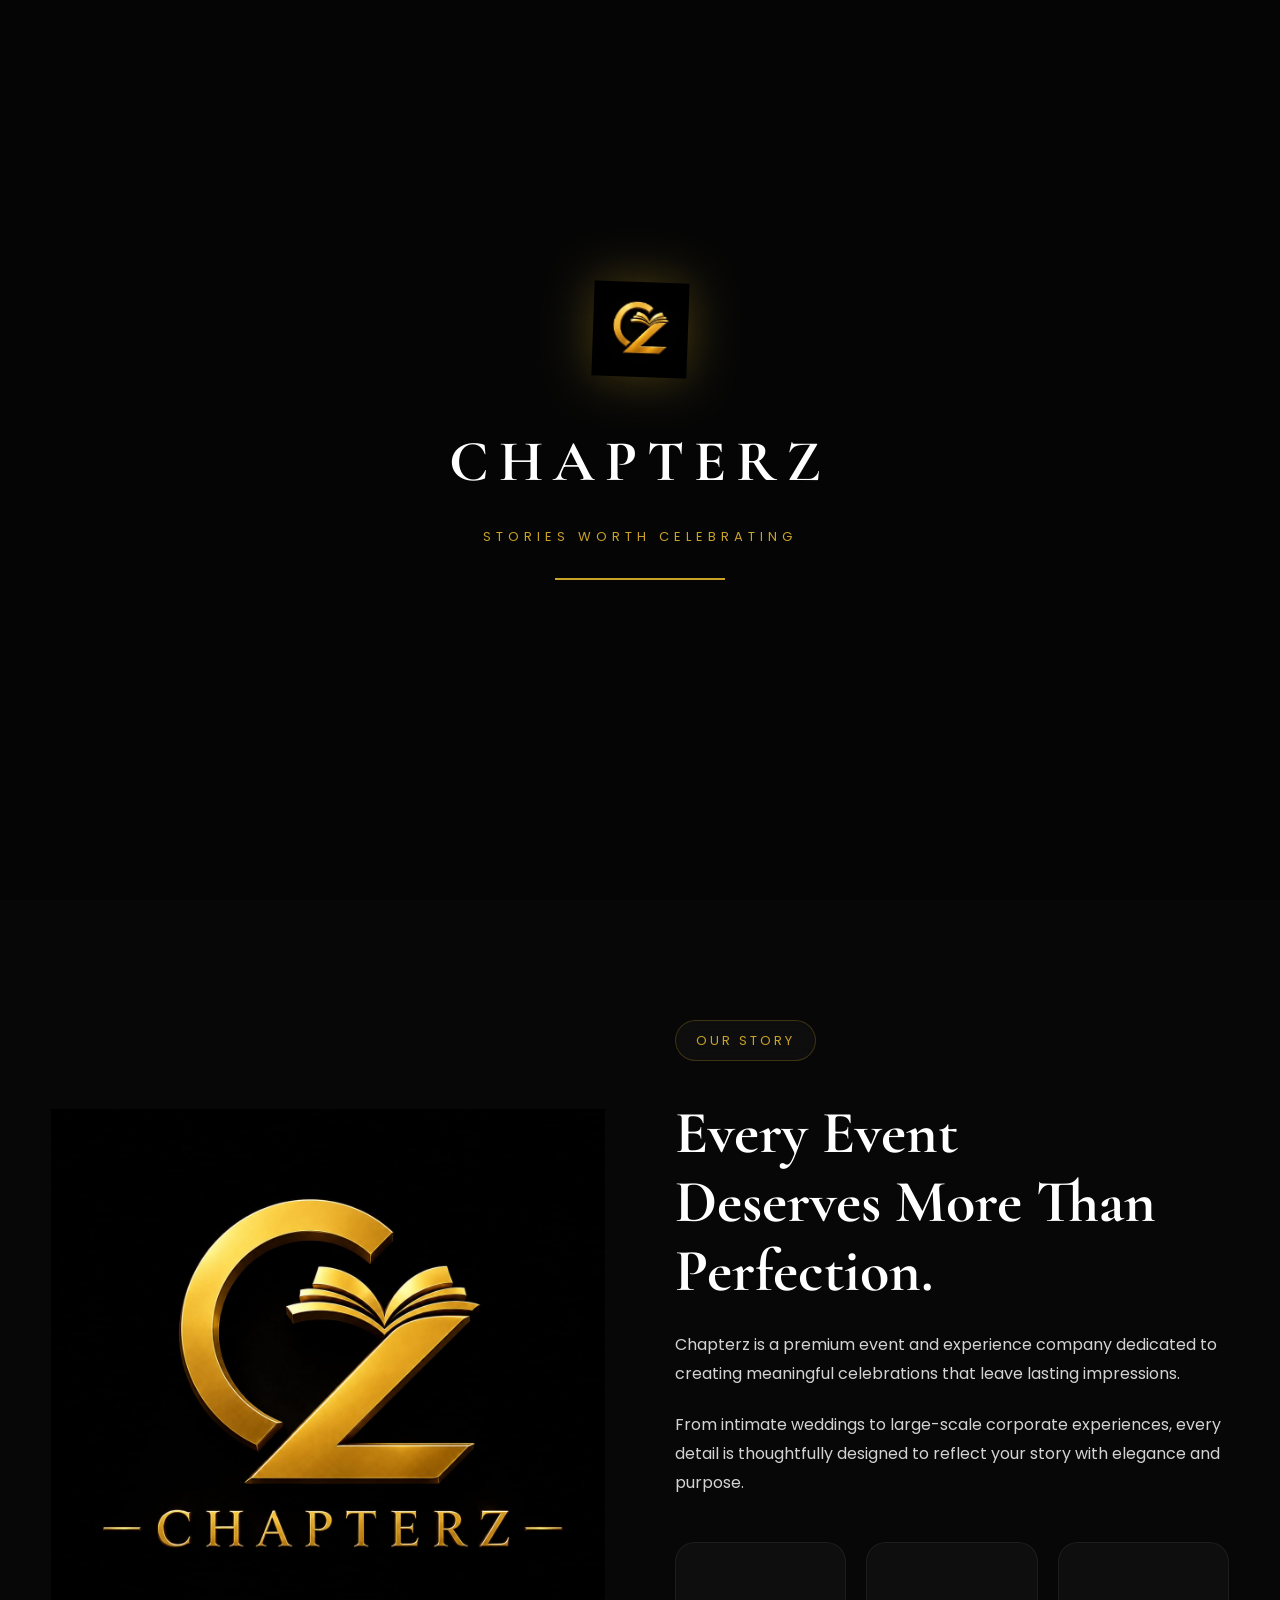
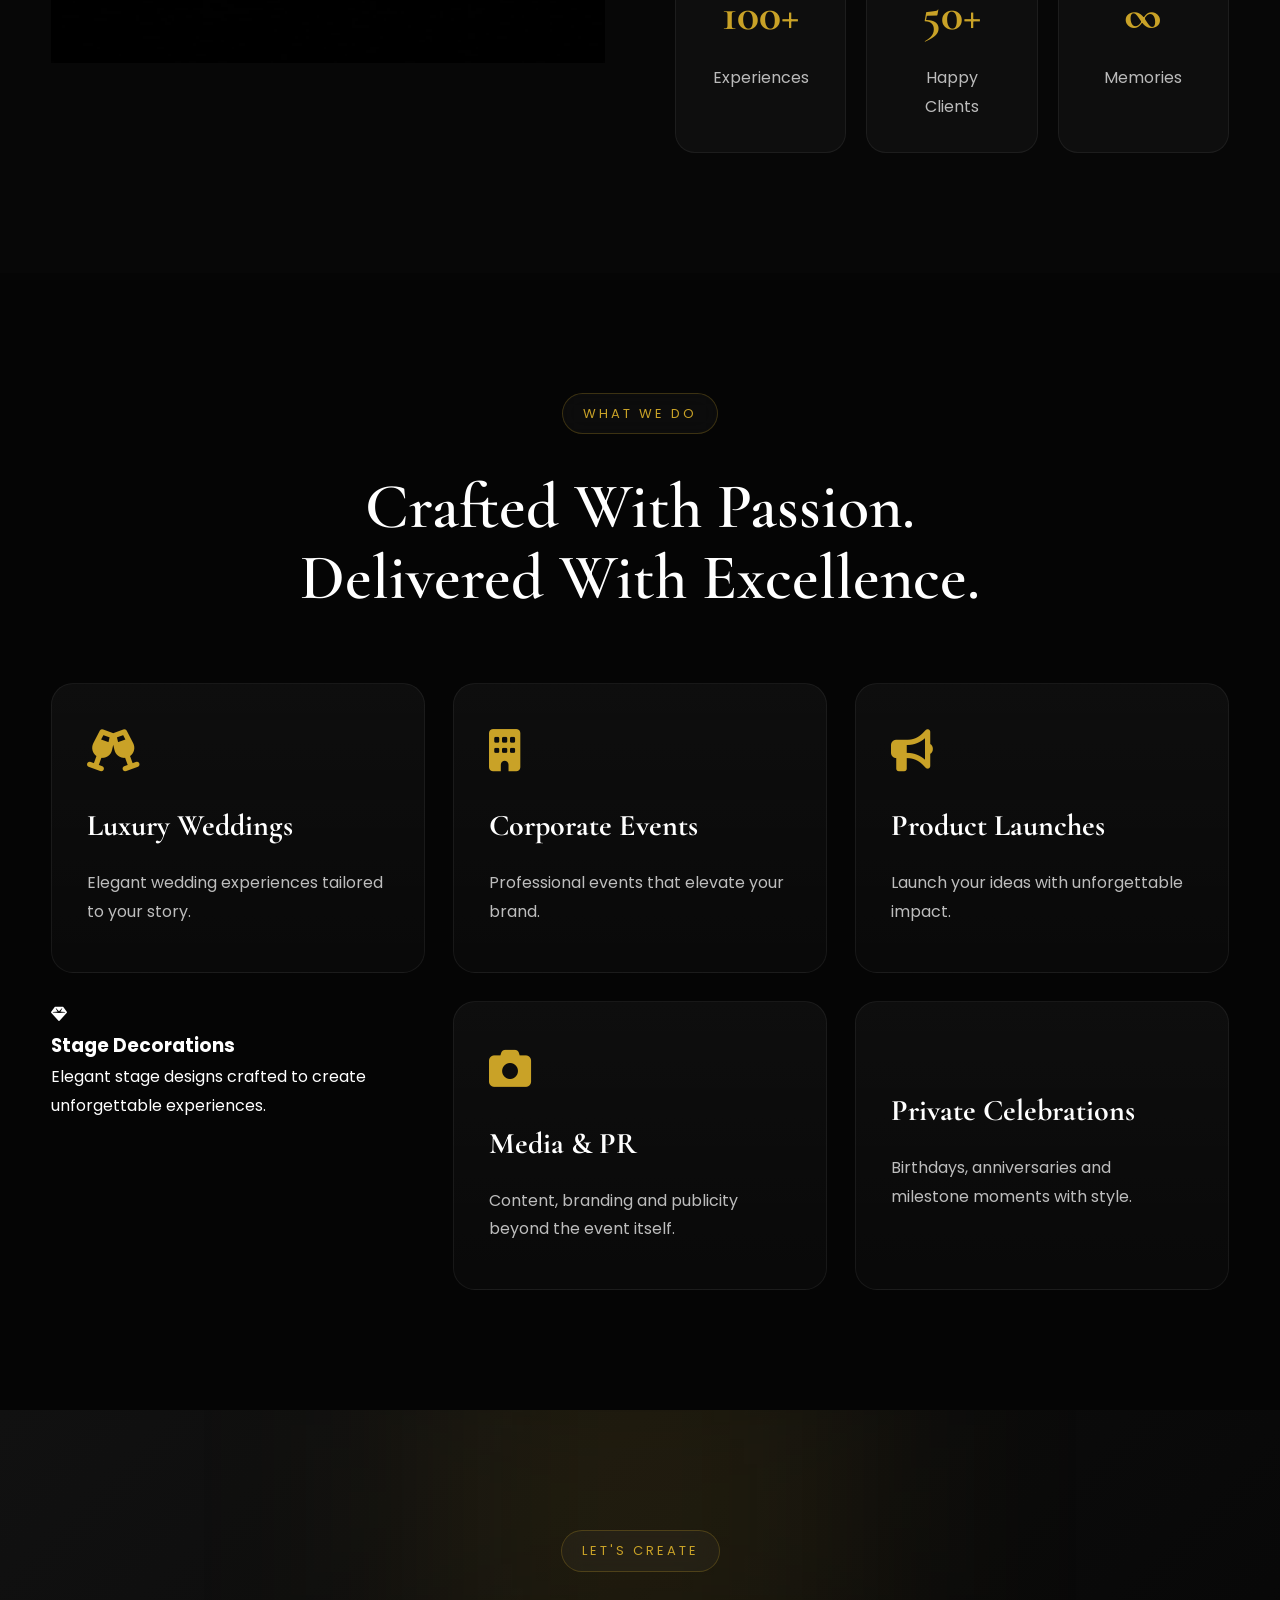
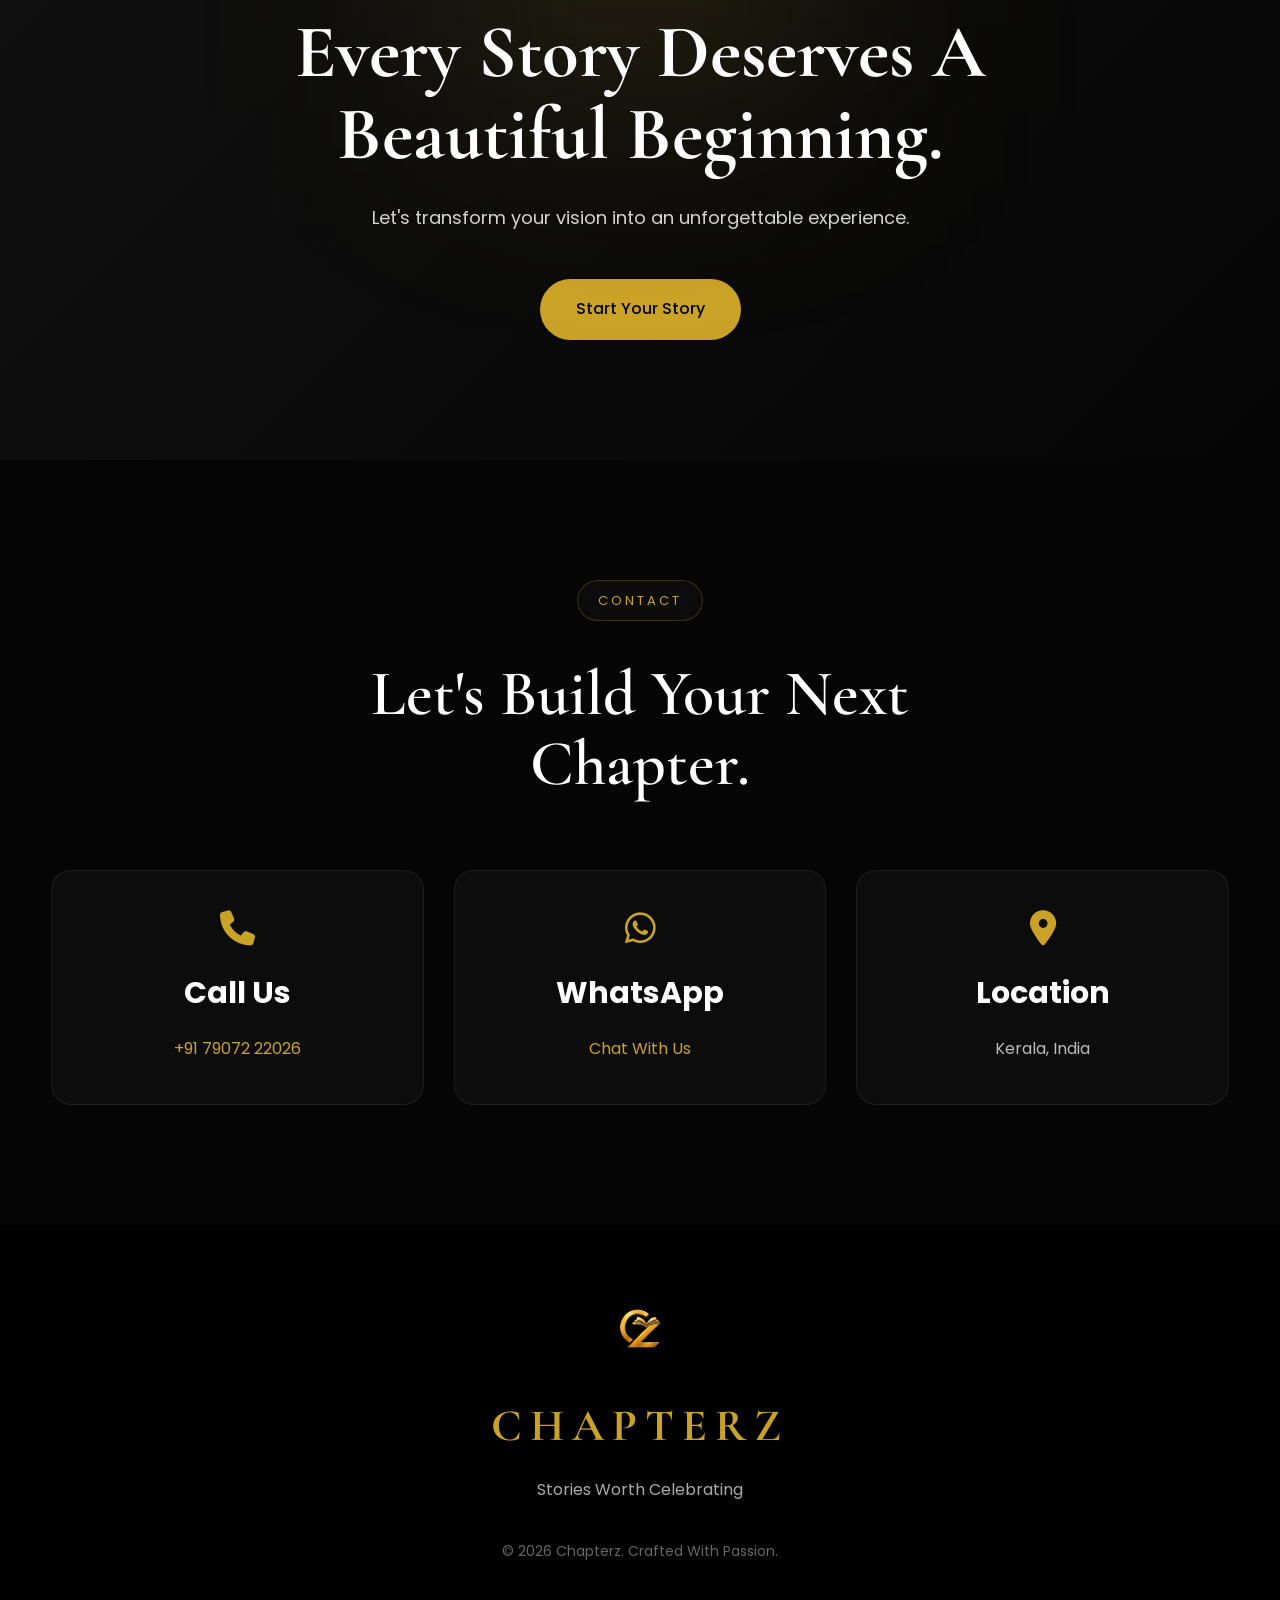
==== index.html @ d6c5050f "Remove gallery section and update copyright year" ====
<!DOCTYPE html>
<html lang="en">

<head>

    <meta charset="UTF-8">

    <meta name="viewport" content="width=device-width, initial-scale=1.0">

    <title>CHAPTERZ | Stories Worth Celebrating</title>

    <meta name="description"
        content="Luxury Event & Experience Company based in Kerala.">

    <meta name="theme-color"
        content="#050505">

    <link rel="icon"
        href="logo.png">

    <!-- Google Fonts -->

    <link rel="preconnect"
        href="https://fonts.googleapis.com">

    <link rel="preconnect"
        href="https://fonts.gstatic.com"
        crossorigin>

    <link href="https://fonts.googleapis.com/css2?family=Cormorant+Garamond:wght@400;500;600;700&family=Poppins:wght@300;400;500;600&display=swap"
        rel="stylesheet">

    <!-- Font Awesome -->

    <link rel="stylesheet"
        href="https://cdnjs.cloudflare.com/ajax/libs/font-awesome/6.7.2/css/all.min.css">

    <!-- CSS -->

    <link rel="stylesheet"
        href="style.css">

</head>

<body>

<!-- ===================================== -->
<!-- PRELOADER -->
<!-- ===================================== -->

<div id="loader">

    <div class="loader-content">

        <img src="logo.png"
            alt="Chapterz Logo">

        <h1>CHAPTERZ</h1>

        <p>Stories Worth Celebrating</p>

        <div class="loader-line">

            <span></span>

        </div>

    </div>

</div>

<!-- ===================================== -->
<!-- HEADER -->
<!-- ===================================== -->

<header id="header">

    <div class="container">

        <a href="#home"
            class="logo">

            <img src="logo.png"
                alt="Chapterz">

            <span>CHAPTERZ</span>

        </a>

        <nav>

            <a href="#home">Home</a>

            <a href="#about">About</a>

            <a href="#services">Services</a>

            <a href="#contact">Contact</a>

        </nav>

        <a href="https://wa.me/917907222026"
            class="header-btn">

            Let's Talk

        </a>

    </div>

    

</header>

<!-- ===================================== -->
<!-- HERO -->
<!-- ===================================== -->

<section class="hero"
    id="home">

    <div class="hero-overlay"></div>

    <div class="hero-content">

        <span class="hero-tag">

            Premium Event & Experience Company

        </span>

        <h1>

            Every Story

            <br>

            Begins With

            <span>

                A Beautiful Chapter.

            </span>

        </h1>

        <p>

            Creating unforgettable weddings,
            corporate events,
            celebrations and experiences
            with elegance, creativity and trust.

        </p>

        <div class="hero-buttons">

            <a href="#contact"
                class="btn btn-primary">

                Start Your Story

            </a>
            

            <a href="#about"
                class="btn btn-outline">

                Explore

            </a>

        </div>

    </div>

    <div class="scroll-indicator">

        <span></span>

    </div>

</section>
<!-- ===================================== -->
<!-- ABOUT -->
<!-- ===================================== -->

<section class="about" id="about">

    <div class="container about-container">

        <div class="about.logo.png">

            <img src="about.logo.png" alt="About Chapterz">

        </div>

        <div class="about-content">

            <span class="section-tag">
                OUR STORY
            </span>

            <h2>

                Every Event
                <br>
                Deserves More
                Than Perfection.

            </h2>

            <p>

                Chapterz is a premium event and experience company
                dedicated to creating meaningful celebrations that
                leave lasting impressions.

            </p>

            <p>

                From intimate weddings to large-scale corporate
                experiences, every detail is thoughtfully designed
                to reflect your story with elegance and purpose.

            </p>

            <div class="about-stats">

                <div class="stat">

                    <h3>100+</h3>

                    <p>Experiences</p>

                </div>

                <div class="stat">

                    <h3>50+</h3>

                    <p>Happy Clients</p>

                </div>

                <div class="stat">

                    <h3>∞</h3>

                    <p>Memories</p>

                </div>

            </div>

        </div>

    </div>

</section>

<!-- ===================================== -->
<!-- SERVICES -->
<!-- ===================================== -->

<section class="services" id="services">

    <div class="container">

        <div class="section-heading">

            <span class="section-tag">
                WHAT WE DO
            </span>

            <h2>

                Crafted With Passion.
                <br>
                Delivered With Excellence.

            </h2>

        </div>

        <div class="service-grid">

            <article class="service-card">

                <i class="fa-solid fa-champagne-glasses"></i>

                <h3>Luxury Weddings</h3>

                <p>
                    Elegant wedding experiences tailored to your story.
                </p>

            </article>

            <article class="service-card">

                <i class="fa-solid fa-building"></i>

                <h3>Corporate Events</h3>

                <p>
                    Professional events that elevate your brand.
                </p>

            </article>

            <article class="service-card">

                <i class="fa-solid fa-bullhorn"></i>

                <h3>Product Launches</h3>

                <p>
                    Launch your ideas with unforgettable impact.
                </p>

            </article>

           <a href="stage-decoration.html" ="service-card">

    <i class="fa-solid fa-gem"></i>

    <h3>Stage Decorations</h3>

    <p>
        Elegant stage designs crafted to create unforgettable experiences.
    </p>

</a>

            </article>

            <article class="service-card">

                <i class="fa-solid fa-camera"></i>

                <h3>Media & PR</h3>

                <p>
                    Content, branding and publicity beyond the event itself.
                </p>

            </article>

            <article class="service-card">

                <i class="fa-solid fa-sparkles"></i>

                <h3>Private Celebrations</h3>

                <p>
                    Birthdays, anniversaries and milestone moments with style.
                </p>

            </article>

        </div>

    </div>


</section>

<!-- ===================================== -->
<!-- CALL TO ACTION -->
<!-- ===================================== -->

  

</section>

<section class="cta">

    <div class="container">

        <span class="section-tag">
            LET'S CREATE
        </span>

        <h2>

            Every Story
            Deserves
            A Beautiful Beginning.

        </h2>

        <p>

            Let's transform your vision into an unforgettable experience.

        </p>

        <a href="https://wa.me/917907222026"
           class="btn btn-primary">

            Start Your Story

        </a>

    </div>

</section>

<!-- ===================================== -->
<!-- CONTACT -->
<!-- ===================================== -->

<section class="contact" id="contact">

    <div class="container">

        <div class="section-heading">

            <span class="section-tag">
                CONTACT
            </span>

            <h2>

                Let's Build
                Your Next Chapter.

            </h2>

        </div>

        <div class="contact-box">

            <div class="contact-item">

                <i class="fa-solid fa-phone"></i>

                <h3>Call Us</h3>

                <a href="tel:+917907222026">
                    +91 79072 22026
                </a>

            </div>

            <div class="contact-item">

                <i class="fa-brands fa-whatsapp"></i>

                <h3>WhatsApp</h3>

                <a href="https://wa.me/917907222026">
                    Chat With Us
                </a>

            </div>

            <div class="contact-item">

                <i class="fa-solid fa-location-dot"></i>

                <h3>Location</h3>

                <p>Kerala, India</p>

            </div>

        </div>

    </div>

</section>

<!-- ===================================== -->
<!-- FOOTER -->
<!-- ===================================== -->

<footer>

    <div class="container">

        <img src="logo.png"
             alt="Chapterz Logo"
             class="footer-logo">

        <h2>CHAPTERZ</h2>

        <p>

            Stories Worth Celebrating

        </p>

        <p class="copyright">

            © 2020 Chapterz.
            Crafted With Passion.

        </p>

    </div>

</footer>

<script src="script.js"></script>

</body>

</html>
---- style.css ----
/* =====================================================
   CHAPTERZ | Luxury Experience Website
   Version 1.0
===================================================== */

/* Google Fonts */

@import url('https://fonts.googleapis.com/css2?family=Cormorant+Garamond:wght@400;500;600;700&family=Poppins:wght@300;400;500;600&display=swap');

/* ==========================
RESET
========================== */

*{
margin:0;
padding:0;
box-sizing:border-box;
}

html{
scroll-behavior:smooth;
overflow-x:hidden;
}

body{

background:#050505;

color:#ffffff;

font-family:"Poppins",sans-serif;

overflow-x:hidden;

line-height:1.8;

}

img{

max-width:100%;

display:block;

}

a{

text-decoration:none;

color:inherit;

}

.container{

width:min(1200px,92%);

margin:auto;

}

section{

padding:120px 0;

position:relative;

}

/* ==========================
COLORS
========================== */

:root{

--gold:#C9A227;

--gold-light:#E5C35C;

--white:#ffffff;

--text:#d3d3d3;

--black:#050505;

--glass:rgba(255,255,255,.05);

}

/* ==========================
LOADER
========================== */

#loader{

position:fixed;

inset:0;

background:#050505;

display:flex;

justify-content:center;

align-items:center;

z-index:99999;

transition:1s;

}

.loader-content{

text-align:center;

}

.loader-content img{

width:95px;

margin:auto;

animation:logoFloat 3s ease-in-out infinite;

filter:drop-shadow(0 0 25px rgba(201,162,39,.35));

}

.loader-content h1{

font-family:"Cormorant Garamond",serif;

font-size:58px;

letter-spacing:10px;

margin-top:25px;

}

.loader-content p{

margin-top:10px;

letter-spacing:5px;

text-transform:uppercase;

font-size:13px;

color:var(--gold);

}

.loader-line{

width:170px;

height:2px;

background:#222;

margin:30px auto;

overflow:hidden;

}

.loader-line span{

display:block;

width:0;

height:100%;

background:var(--gold);

animation:loading 3s linear forwards;

}

/* ==========================
HEADER
========================== */

#header{

position:fixed;

top:0;

left:0;

width:100%;

z-index:999;

transition:.4s;

}

#header .container{

display:flex;

justify-content:space-between;

align-items:center;

padding:22px 0;

}

#header.scrolled{

background:rgba(0,0,0,.75);

backdrop-filter:blur(18px);

border-bottom:1px solid rgba(255,255,255,.08);

}

.logo{

display:flex;

align-items:center;

gap:14px;

}

.logo img{

width:52px;

}

.logo span{

font-family:"Cormorant Garamond",serif;

font-size:34px;

letter-spacing:5px;

font-weight:600;

color:var(--gold);

}

nav{

display:flex;

gap:40px;

}

nav a{

position:relative;

font-size:15px;

transition:.35s;

}

nav a::after{

content:"";

position:absolute;

left:0;

bottom:-8px;

width:0;

height:2px;

background:var(--gold);

transition:.35s;

}

nav a:hover{

color:var(--gold);

}

nav a:hover::after{

width:100%;

}

.header-btn{

padding:14px 30px;

border:1px solid var(--gold);

border-radius:40px;

transition:.35s;

}

.header-btn:hover{

background:var(--gold);

color:#000;

box-shadow:0 0 25px rgba(201,162,39,.45);

}

/* ==========================
ANIMATIONS
========================== */

@keyframes logoFloat{

0%,100%{

transform:translateY(0);

}

50%{

transform:translateY(-10px);

}

}

@keyframes loading{

100%{

width:100%;

}

}
/* =====================================================
   HERO SECTION
===================================================== */

.hero{

position:relative;

height:100vh;

display:flex;

justify-content:center;

align-items:center;

overflow:hidden;

background:url("images/hero.jpg") center center/cover no-repeat;

background-attachment:fixed;

}

.hero::before{

content:"";

position:absolute;

inset:0;

background:linear-gradient(
180deg,
rgba(0,0,0,.35),
rgba(0,0,0,.70)
);

z-index:1;

}

.hero::after{

content:"";

position:absolute;

width:140%;

height:140%;

top:-20%;

left:-20%;

background:radial-gradient(circle,
rgba(201,162,39,.08),
transparent 60%);

animation:heroGlow 12s linear infinite;

z-index:2;

}

.hero-overlay{

position:absolute;

inset:0;

background:rgba(0,0,0,.25);

z-index:3;

}

.hero-content{

position:relative;

z-index:5;

max-width:900px;

text-align:center;

padding:0 20px;

animation:fadeUp 1.3s ease;

}

.hero-tag{

display:inline-block;

padding:10px 22px;

border:1px solid rgba(201,162,39,.35);

border-radius:40px;

background:rgba(255,255,255,.04);

backdrop-filter:blur(10px);

font-size:13px;

letter-spacing:3px;

text-transform:uppercase;

color:var(--gold);

margin-bottom:25px;

}

.hero h1{

font-family:"Cormorant Garamond",serif;

font-size:92px;

font-weight:600;

line-height:1.05;

margin-bottom:25px;

}

.hero h1 span{

color:var(--gold);

}

.hero p{

max-width:700px;

margin:auto;

font-size:18px;

color:var(--text);

margin-bottom:45px;

}

.hero-buttons{

display:flex;

justify-content:center;

gap:18px;

flex-wrap:wrap;

}

/* ==========================
BUTTONS
========================== */

.btn{

display:inline-flex;

justify-content:center;

align-items:center;

padding:16px 36px;

border-radius:50px;

font-weight:500;

transition:.4s;

cursor:pointer;

}

.btn-primary{

background:var(--gold);

color:#000;

}

.btn-primary:hover{

transform:translateY(-6px);

box-shadow:0 12px 35px rgba(201,162,39,.35);

}

.btn-outline{

border:1px solid rgba(255,255,255,.25);

background:rgba(255,255,255,.04);

backdrop-filter:blur(10px);

color:#fff;

}

.btn-outline:hover{

border-color:var(--gold);

background:rgba(201,162,39,.08);

}

/* ==========================
SCROLL INDICATOR
========================== */

.scroll-indicator{

position:absolute;

bottom:35px;

left:50%;

transform:translateX(-50%);

width:28px;

height:52px;

border:2px solid rgba(255,255,255,.45);

border-radius:30px;

z-index:10;

}

.scroll-indicator span{

position:absolute;

left:50%;

top:10px;

width:6px;

height:6px;

border-radius:50%;

background:var(--gold);

transform:translateX(-50%);

animation:scrollMove 2s infinite;

}

/* ==========================
HERO ANIMATIONS
========================== */

@keyframes heroGlow{

0%{

transform:rotate(0deg);

}

100%{

transform:rotate(360deg);

}

}

@keyframes fadeUp{

from{

opacity:0;

transform:translateY(60px);

}

to{

opacity:1;

transform:translateY(0);

}

}

@keyframes scrollMove{

0%{

opacity:0;

top:8px;

}

40%{

opacity:1;

}

100%{

opacity:0;

top:28px;

}

}
/* =====================================================
   SECTION HEADING
===================================================== */

.section-heading{

text-align:center;

max-width:750px;

margin:0 auto 70px;

}

.section-tag{

display:inline-block;

padding:8px 20px;

border:1px solid rgba(201,162,39,.25);

border-radius:30px;

color:var(--gold);

font-size:13px;

letter-spacing:3px;

text-transform:uppercase;

margin-bottom:20px;

background:rgba(255,255,255,.03);

backdrop-filter:blur(10px);

}

.section-heading h2{

font-family:"Cormorant Garamond",serif;

font-size:64px;

font-weight:600;

line-height:1.1;

margin-top:18px;

}

.section-heading p{

margin-top:20px;

color:var(--text);

font-size:17px;

}

/* =====================================================
   ABOUT
===================================================== */

.about{

background:#070707;

}

.about-container{

display:grid;

grid-template-columns:1fr 1fr;

gap:70px;

align-items:center;

}

.about-image{

overflow:hidden;

border-radius:24px;

}

.about-image img{

width:100%;

height:100%;

object-fit:cover;

transition:1s;

}

.about-image:hover img{

transform:scale(1.08);

}

.about-content h2{

font-family:"Cormorant Garamond",serif;

font-size:60px;

line-height:1.15;

margin:18px 0 25px;

}

.about-content p{

color:var(--text);

margin-bottom:22px;

font-size:16px;

}

.about-stats{

display:grid;

grid-template-columns:repeat(3,1fr);

gap:20px;

margin-top:45px;

}

.stat{

padding:30px;

text-align:center;

background:rgba(255,255,255,.03);

border:1px solid rgba(255,255,255,.06);

border-radius:20px;

transition:.45s;

}

.stat:hover{

transform:translateY(-8px);

border-color:rgba(201,162,39,.35);

box-shadow:0 20px 50px rgba(0,0,0,.35);

}

.stat h3{

font-family:"Cormorant Garamond",serif;

font-size:46px;

color:var(--gold);

margin-bottom:8px;

}

.stat p{

margin:0;

color:#bbb;

}

/* =====================================================
   SERVICES
===================================================== */

.services{

background:#050505;

}

.service-grid{

display:grid;

grid-template-columns:repeat(3,1fr);

gap:28px;

}

.service-card{

padding:45px 35px;

border-radius:22px;

background:linear-gradient(
180deg,
rgba(255,255,255,.04),
rgba(255,255,255,.02)
);

border:1px solid rgba(255,255,255,.06);

transition:.45s;

position:relative;

overflow:hidden;

}

.service-card::before{

content:"";

position:absolute;

top:0;

left:-120%;

width:100%;

height:100%;

background:linear-gradient(
90deg,
transparent,
rgba(255,255,255,.08),
transparent
);

transition:.8s;

}

.service-card:hover::before{

left:120%;

}

.service-card:hover{

transform:translateY(-10px);

border-color:rgba(201,162,39,.35);

box-shadow:0 25px 60px rgba(0,0,0,.4);

}

.service-card i{

font-size:42px;

color:var(--gold);

margin-bottom:28px;

}

.service-card h3{

font-size:30px;

font-family:"Cormorant Garamond",serif;

margin-bottom:16px;

}

.service-card p{

color:#bdbdbd;

line-height:1.8;

}
/* =====================================================
   GALLERY
===================================================== */

.gallery{

background:#070707;

}

.gallery-grid{

display:grid;

grid-template-columns:repeat(3,1fr);

gap:25px;

}

.gallery-item{

height:350px;

overflow:hidden;

border-radius:22px;

position:relative;

cursor:pointer;

}

.gallery-item::after{

content:"";

position:absolute;

inset:0;

background:linear-gradient(
180deg,
transparent,
rgba(0,0,0,.55)
);

opacity:0;

transition:.5s;

}

.gallery-item img{

width:100%;

height:100%;

object-fit:cover;

transition:.8s;

}

.gallery-item:hover img{

transform:scale(1.12);

}

.gallery-item:hover::after{

opacity:1;

}


/* =====================================================
   CTA SECTION
===================================================== */

.cta{

text-align:center;

background:

linear-gradient(
135deg,
#111,
#050505
);

overflow:hidden;

}

.cta::before{

content:"";

position:absolute;

width:400px;

height:400px;

background:rgba(201,162,39,.12);

filter:blur(120px);

top:-100px;

left:50%;

transform:translateX(-50%);

}


.cta h2{

position:relative;

font-family:"Cormorant Garamond",serif;

font-size:75px;

line-height:1.1;

max-width:900px;

margin:20px auto;

}


.cta p{

position:relative;

color:var(--text);

font-size:18px;

margin:25px auto 45px;

}


/* =====================================================
   CONTACT
===================================================== */

.contact{

background:#050505;

}


.contact-box{

display:grid;

grid-template-columns:repeat(3,1fr);

gap:30px;

}


.contact-item{

padding:40px 30px;

text-align:center;

border-radius:20px;

background:rgba(255,255,255,.03);

border:1px solid rgba(255,255,255,.07);

transition:.4s;

}


.contact-item:hover{

transform:translateY(-8px);

border-color:var(--gold);

}


.contact-item i{

font-size:35px;

color:var(--gold);

margin-bottom:20px;

}


.contact-item h3{

font-size:30px;

margin-bottom:15px;

}


.contact-item a{

color:var(--gold);

}


.contact-item p{

color:#bbb;

}


/* =====================================================
   FOOTER
===================================================== */

footer{

padding:70px 0 35px;

background:#000;

text-align:center;

}


.footer-logo{

width:70px;

margin:0 auto 20px;

}


footer h2{

font-family:"Cormorant Garamond",serif;

font-size:45px;

letter-spacing:8px;

color:var(--gold);

}


footer p{

color:#aaa;

margin-top:10px;

}


footer .copyright{

margin-top:35px;

font-size:14px;

color:#666;

}
/* =====================================================
   SCROLL REVEAL
===================================================== */

.reveal{

opacity:0;

transform:translateY(40px);

transition:1s ease;

}


.reveal.active{

opacity:1;

transform:translateY(0);

}


/* =====================================================
   LOADER HIDE
===================================================== */

body.loaded #loader{

opacity:0;

visibility:hidden;

}


/* =====================================================
   MOBILE RESPONSIVE
===================================================== */


@media(max-width:1024px){


.hero h1{

font-size:75px;

}


.about-container{

grid-template-columns:1fr;

}


.about-image{

max-height:500px;

}


.service-grid{

grid-template-columns:repeat(2,1fr);

}


.gallery-grid{

grid-template-columns:repeat(2,1fr);

}


.contact-box{

grid-template-columns:repeat(2,1fr);

}


.cta h2{

font-size:60px;

}


}



@media(max-width:768px){


section{

padding:80px 0;

}


/* HEADER */


#header .container{

width:90%;

}


.logo span{

font-size:28px;

}


nav{

display:none;

}


.header-btn{

padding:10px 20px;

font-size:14px;

}


/* HERO */


.hero{

height:100svh;

background-attachment:scroll;

}


.hero h1{

font-size:48px;

}


.hero p{

font-size:15px;

}


.hero-tag{

font-size:11px;

letter-spacing:2px;

}


.hero-buttons{

flex-direction:column;

align-items:center;

}


.btn{

width:220px;

}


/* SECTION TITLE */


.section-heading h2{

font-size:45px;

}


.about-content h2{

font-size:45px;

}


.about-stats{

grid-template-columns:1fr;

}


/* SERVICES */


.service-grid{

grid-template-columns:1fr;

}


.service-card{

padding:35px 25px;

}


/* GALLERY */


.gallery-grid{

grid-template-columns:1fr;

}


.gallery-item{

height:300px;

}


/* CTA */


.cta h2{

font-size:45px;

}


/* CONTACT */


.contact-box{

grid-template-columns:1fr;

}


}



@media(max-width:420px){


.logo img{

width:42px;

}


.logo span{

font-size:24px;

letter-spacing:3px;

}


.hero h1{

font-size:40px;

}


.section-heading h2{

font-size:38px;

}


}
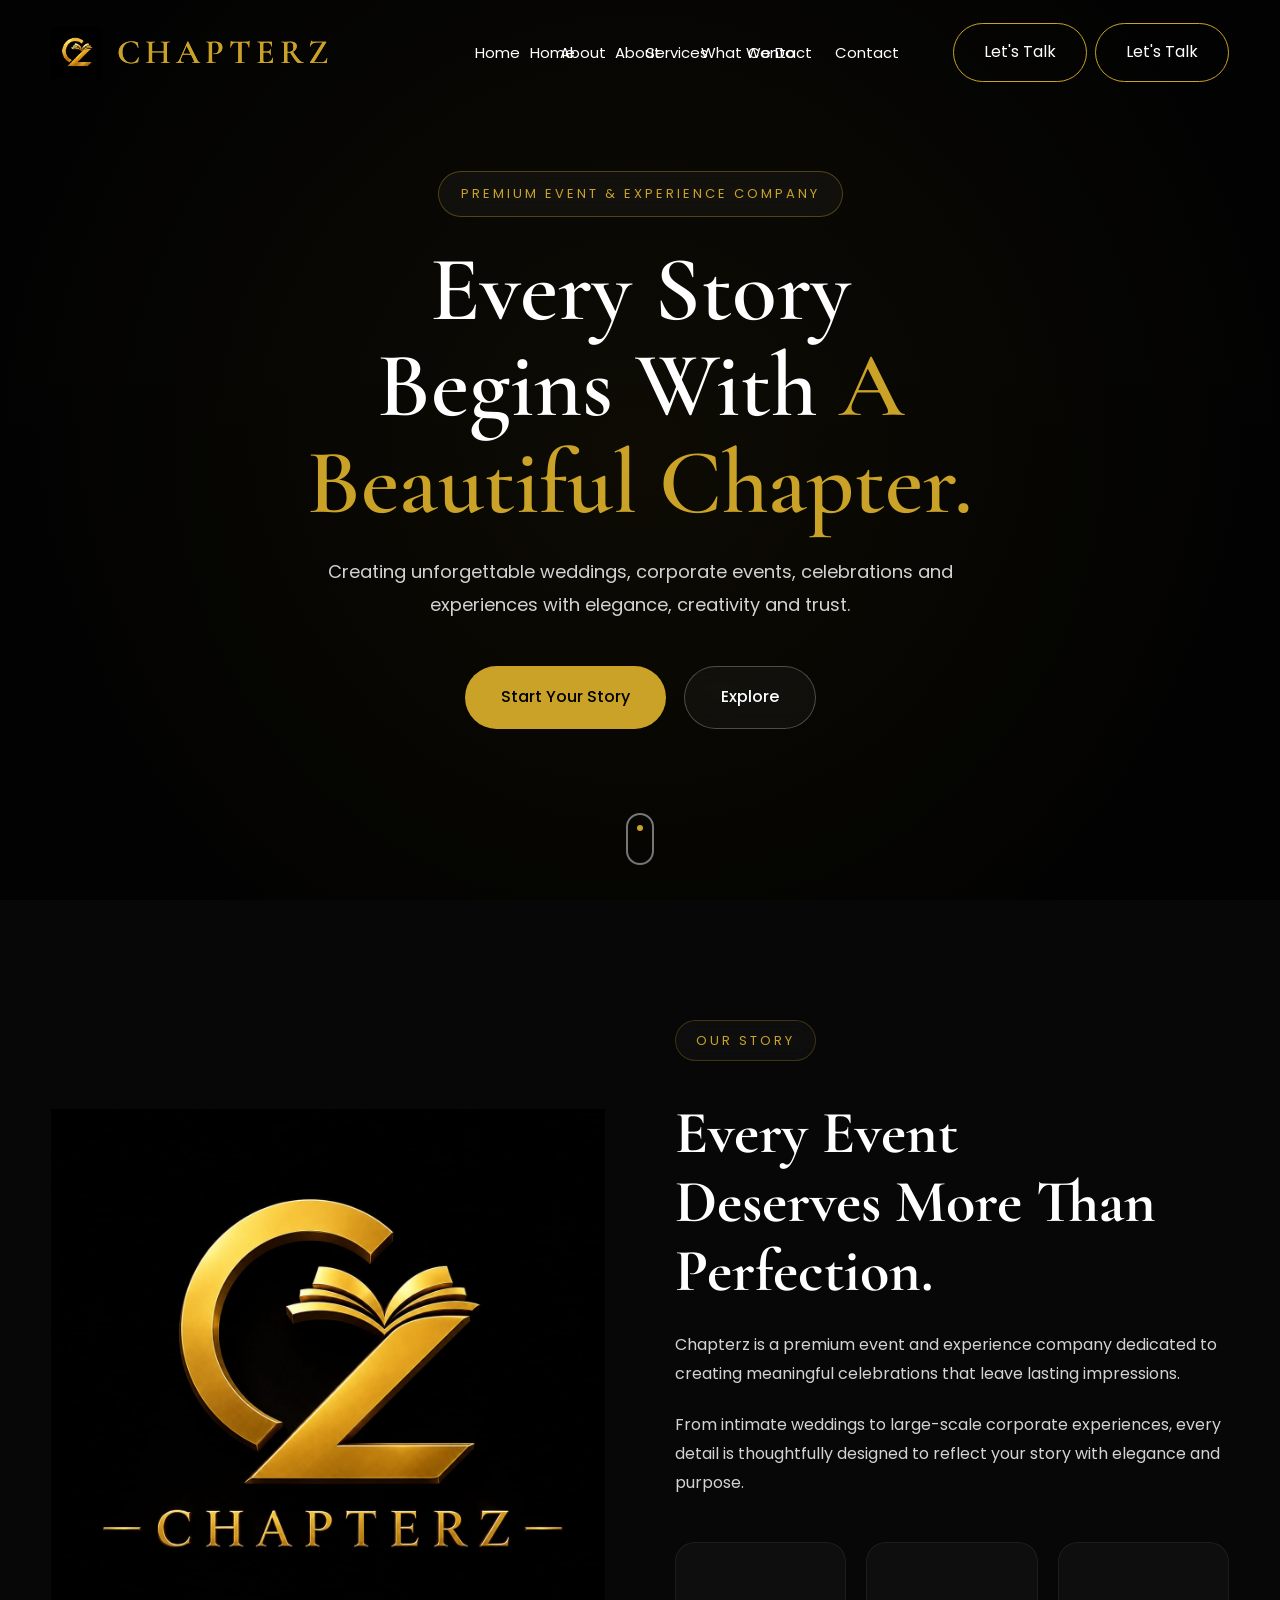
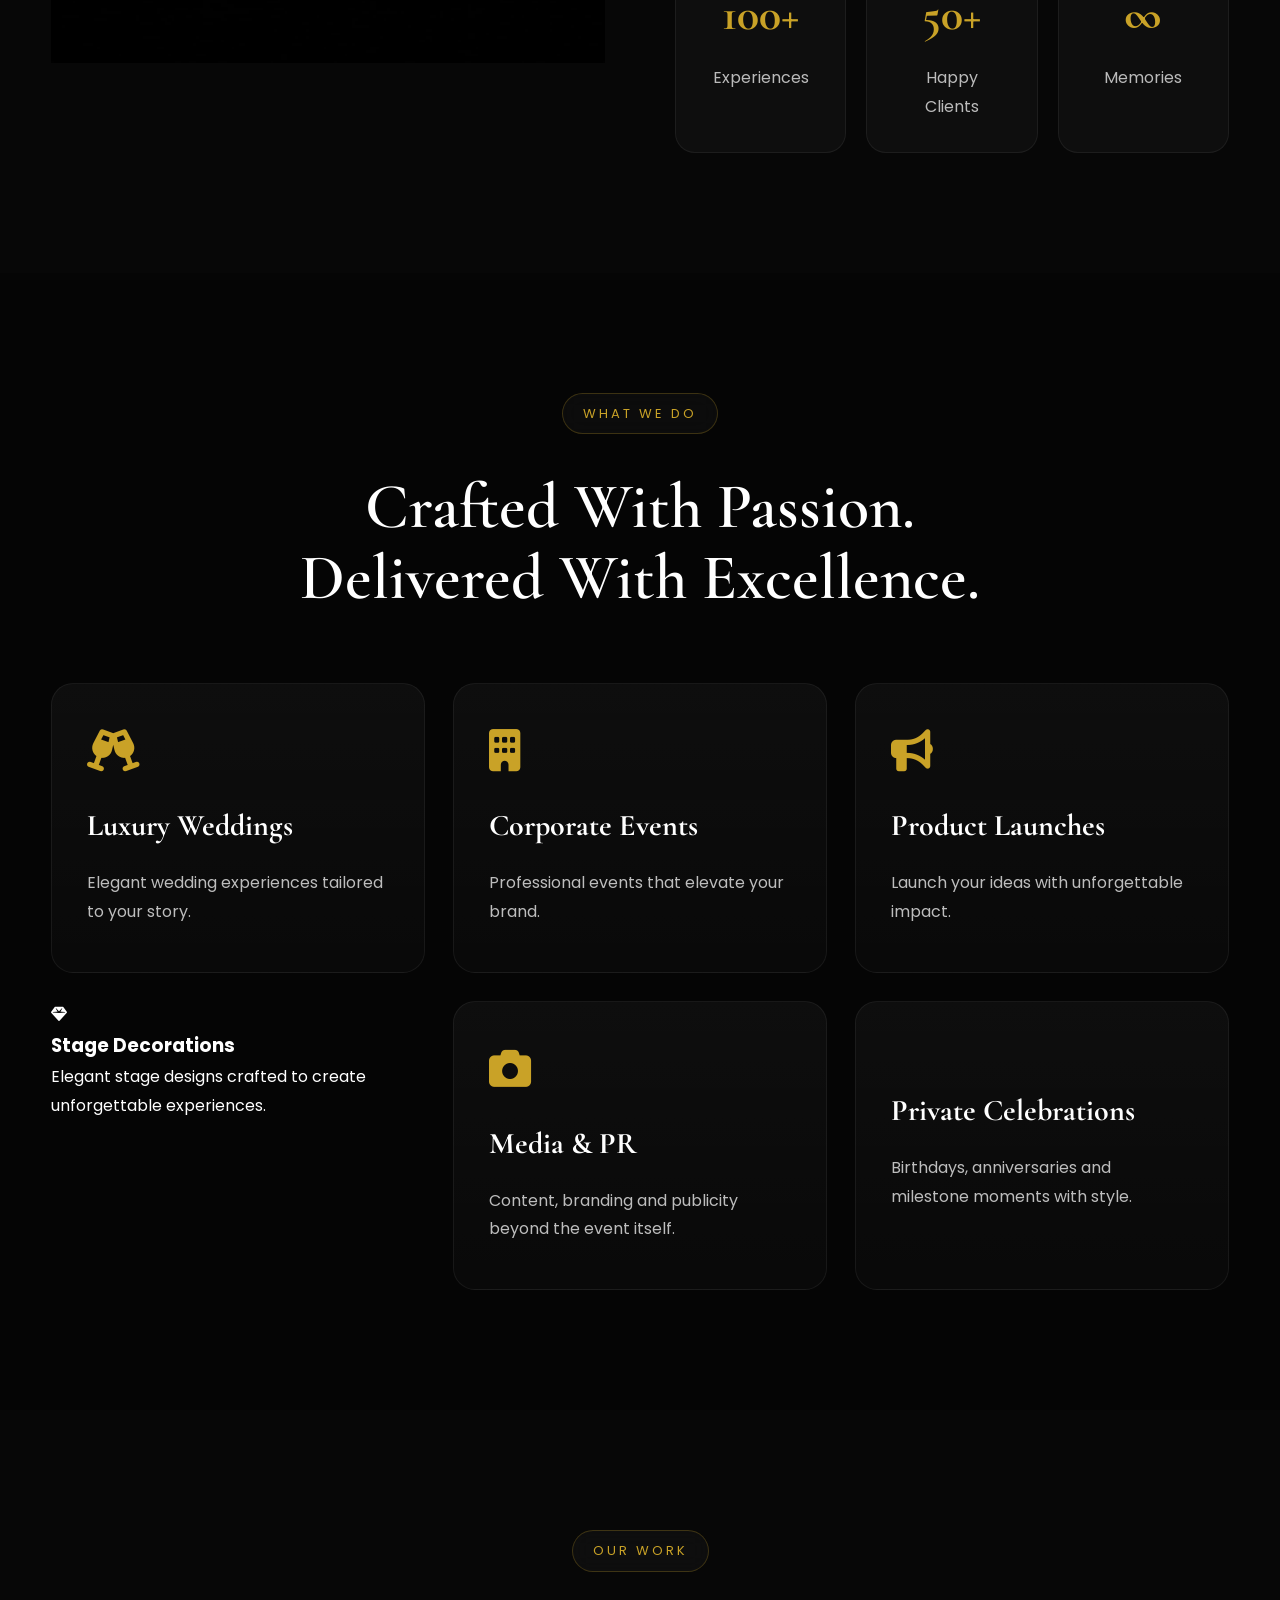
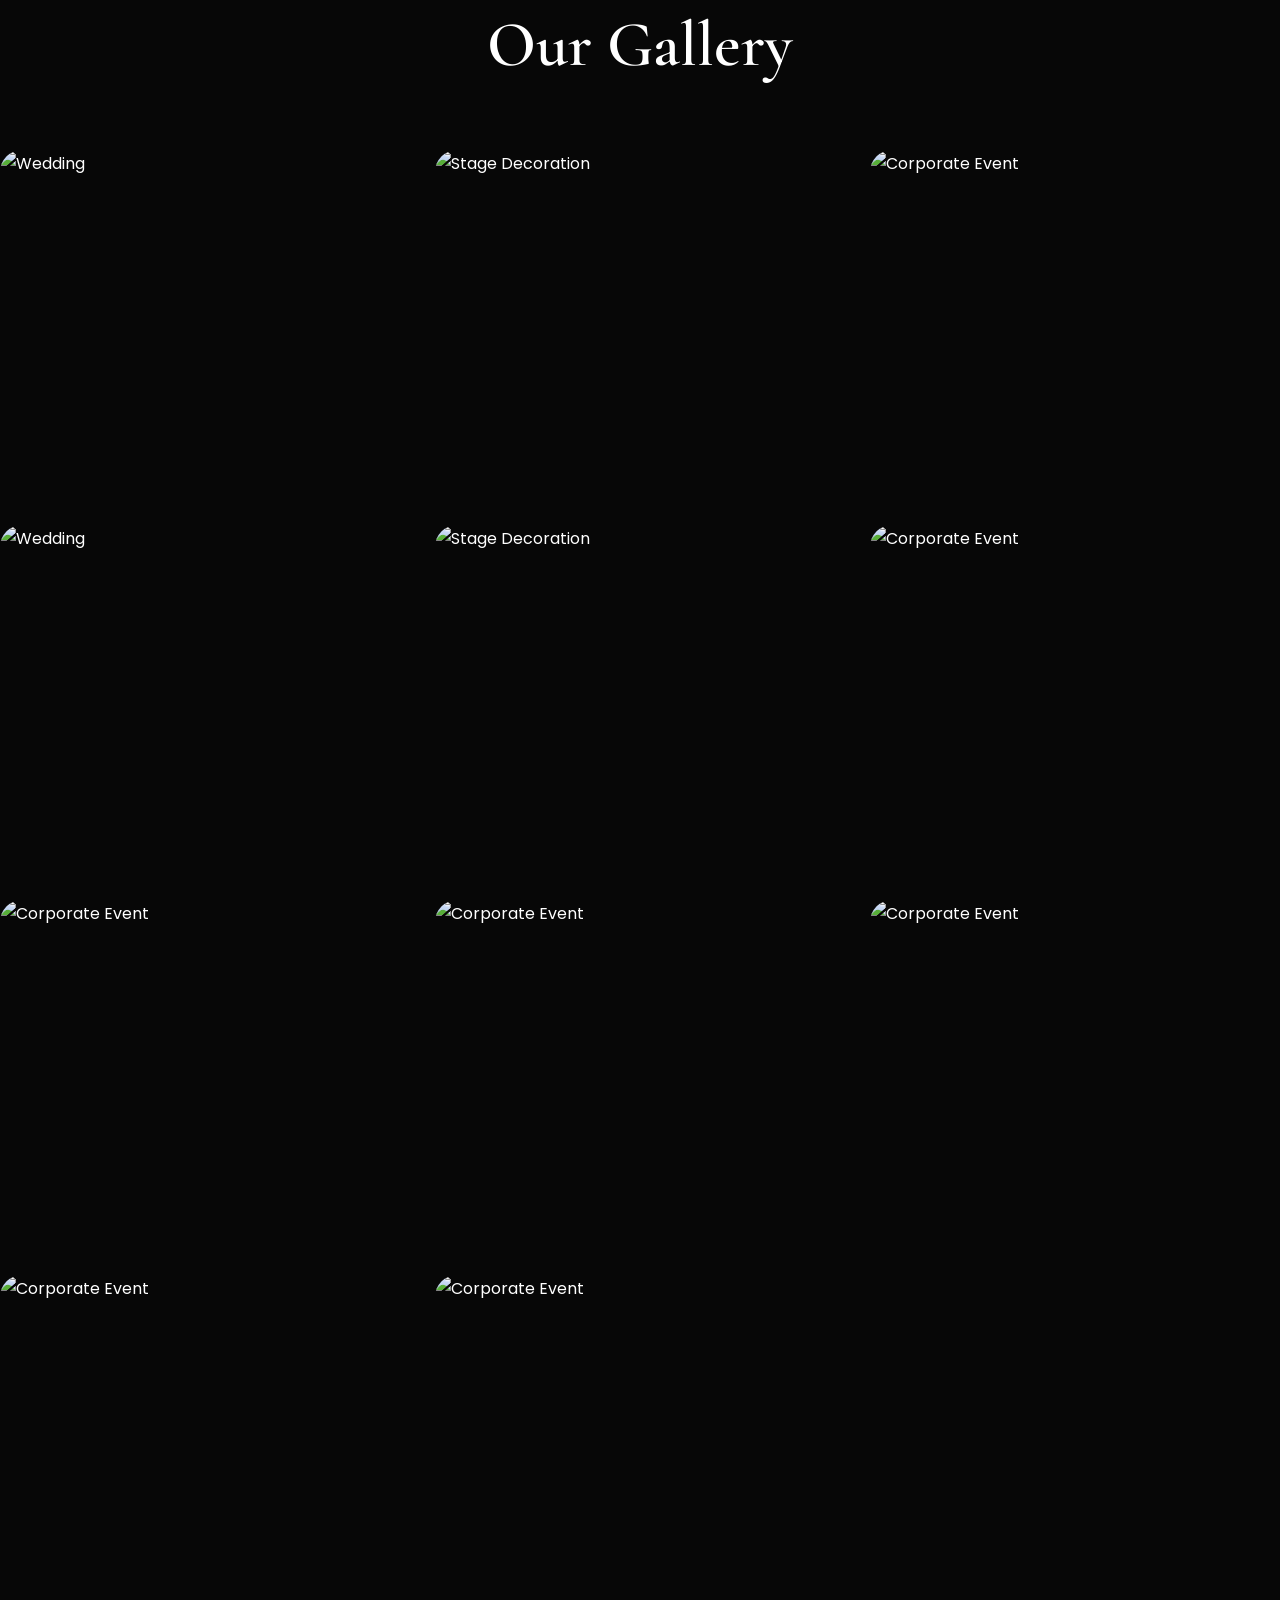
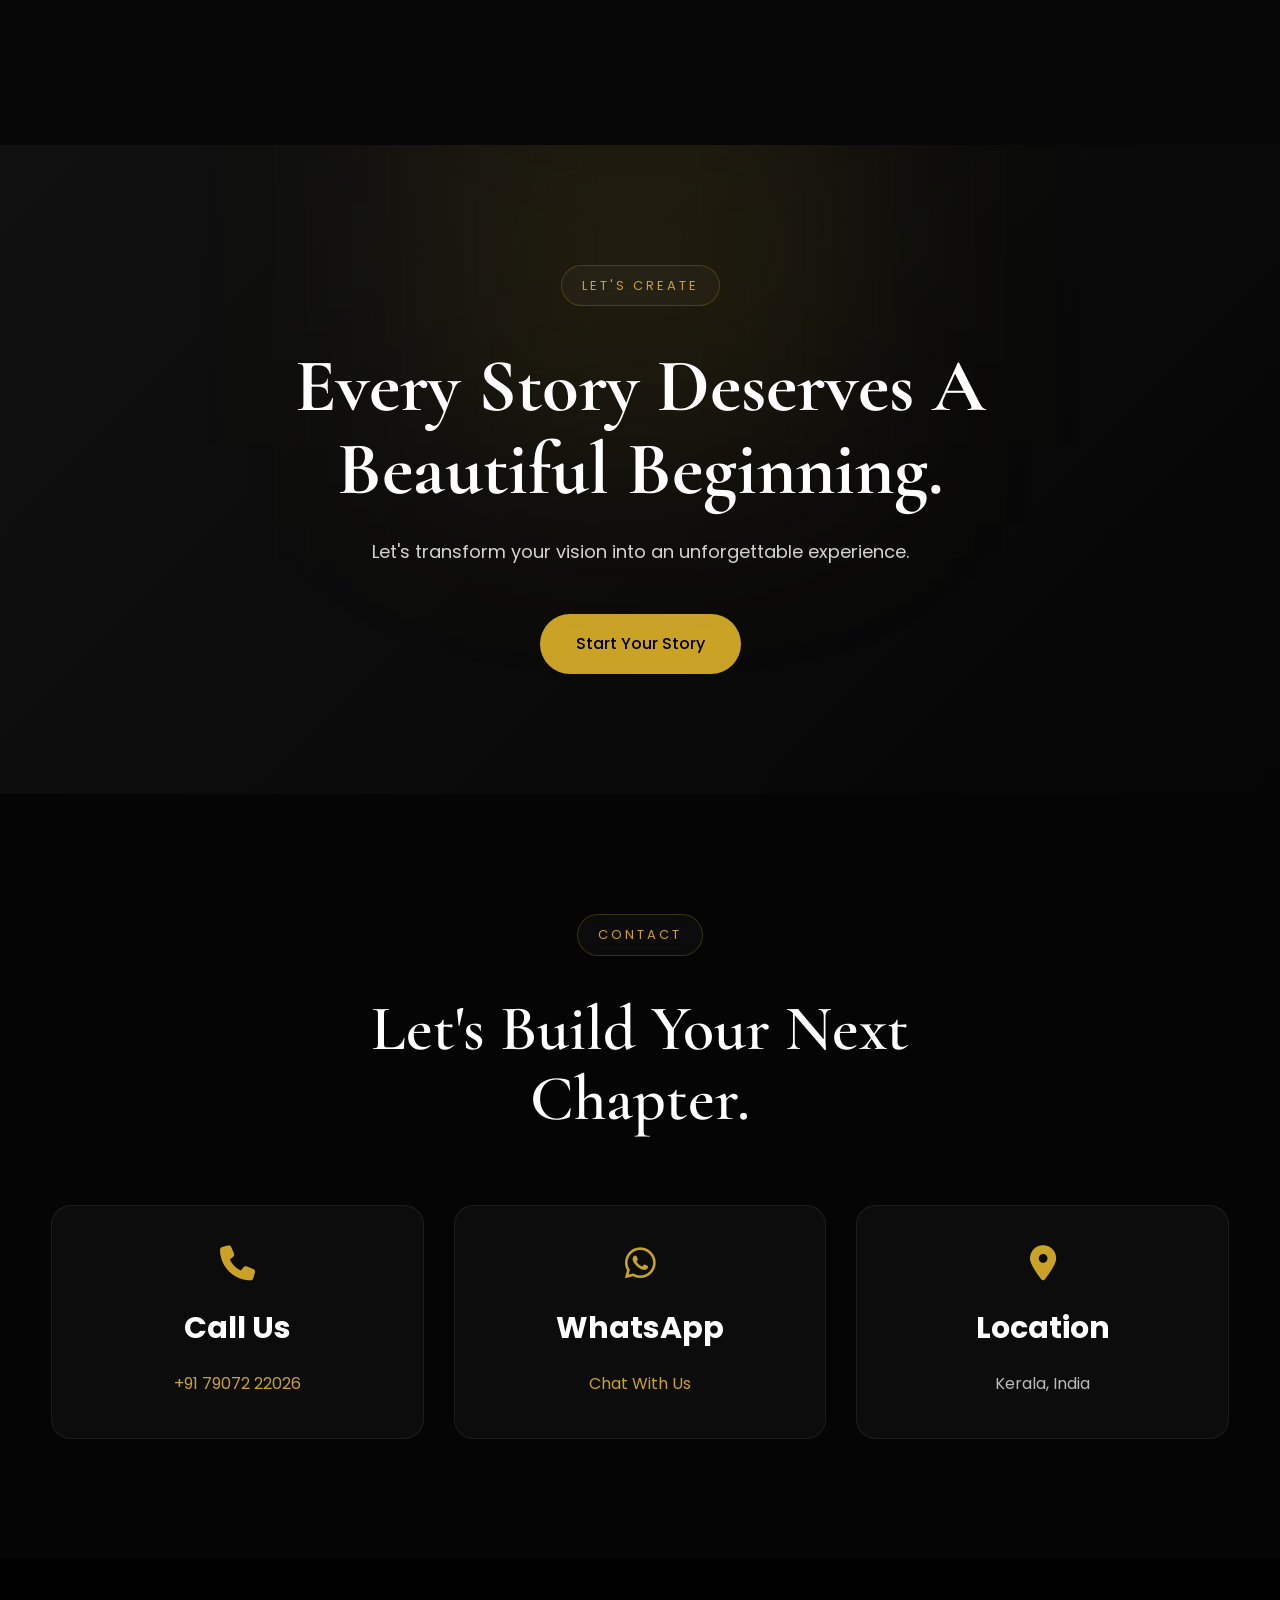
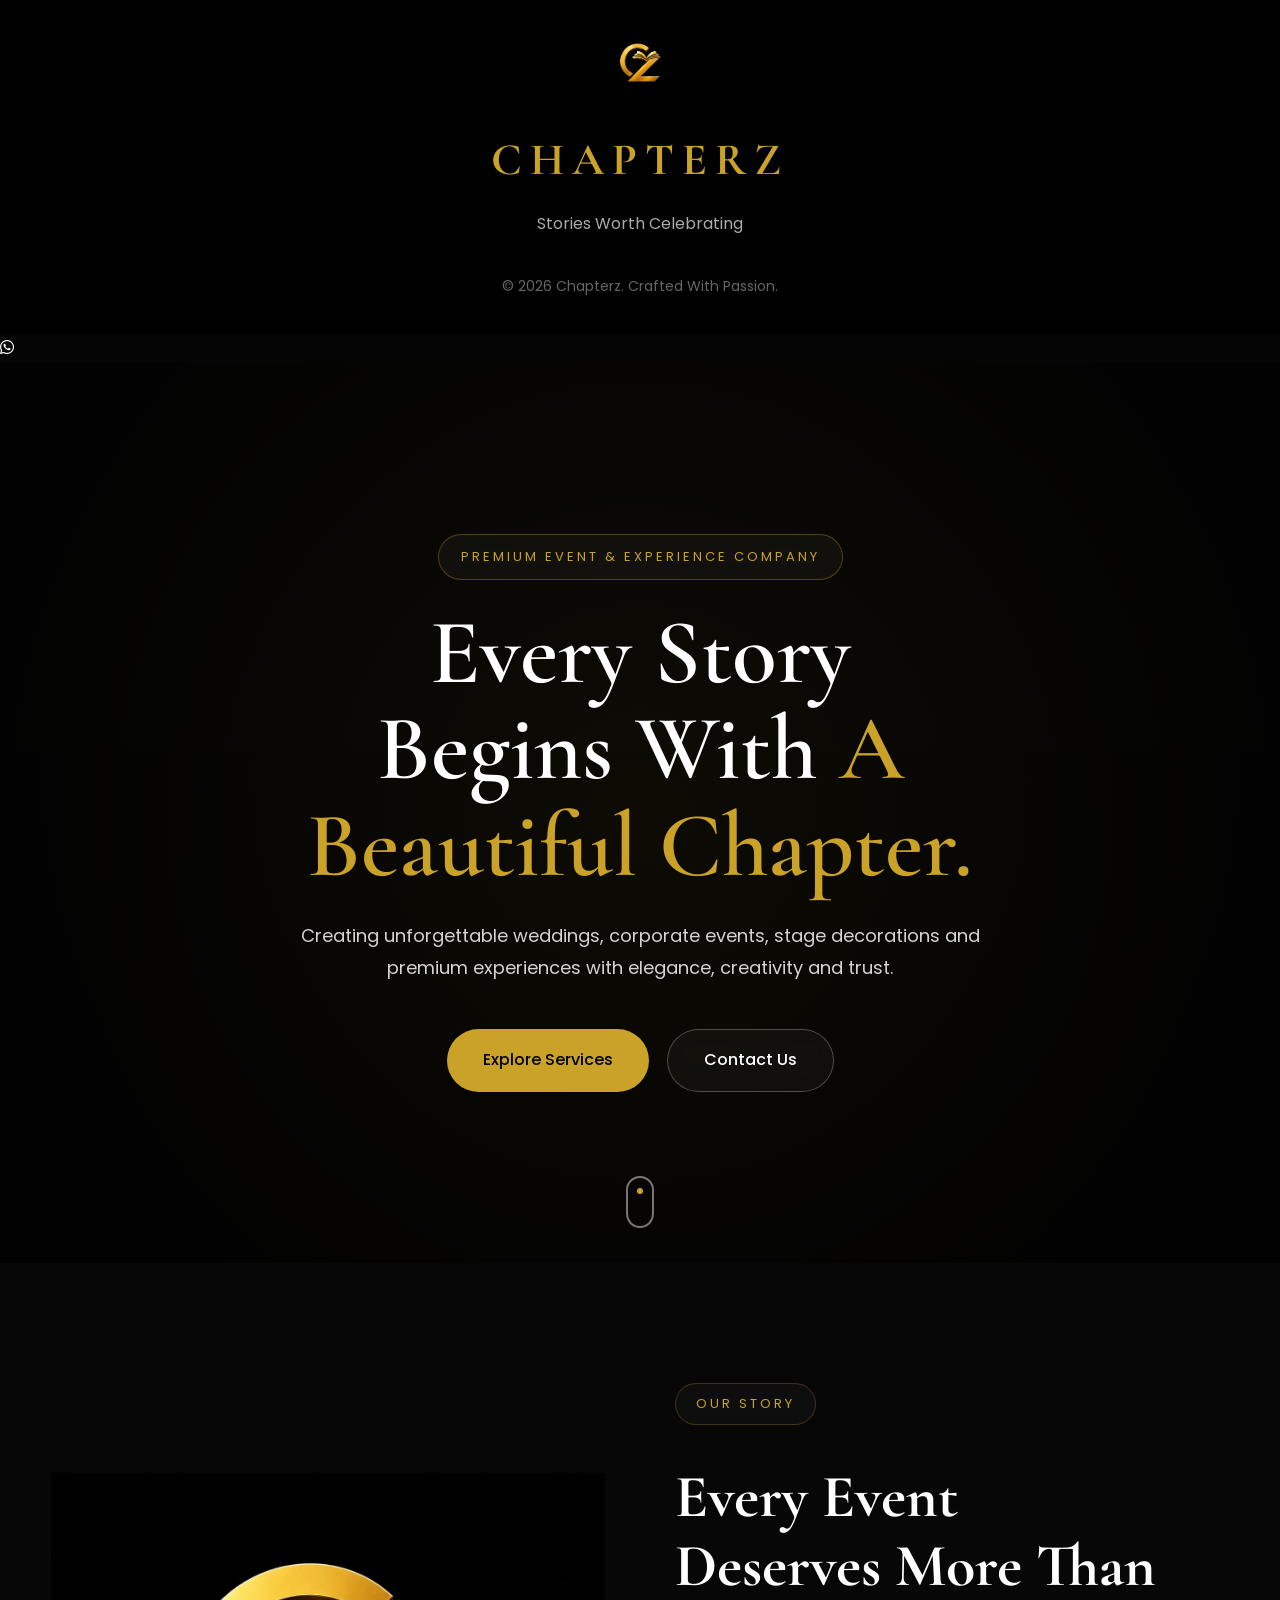
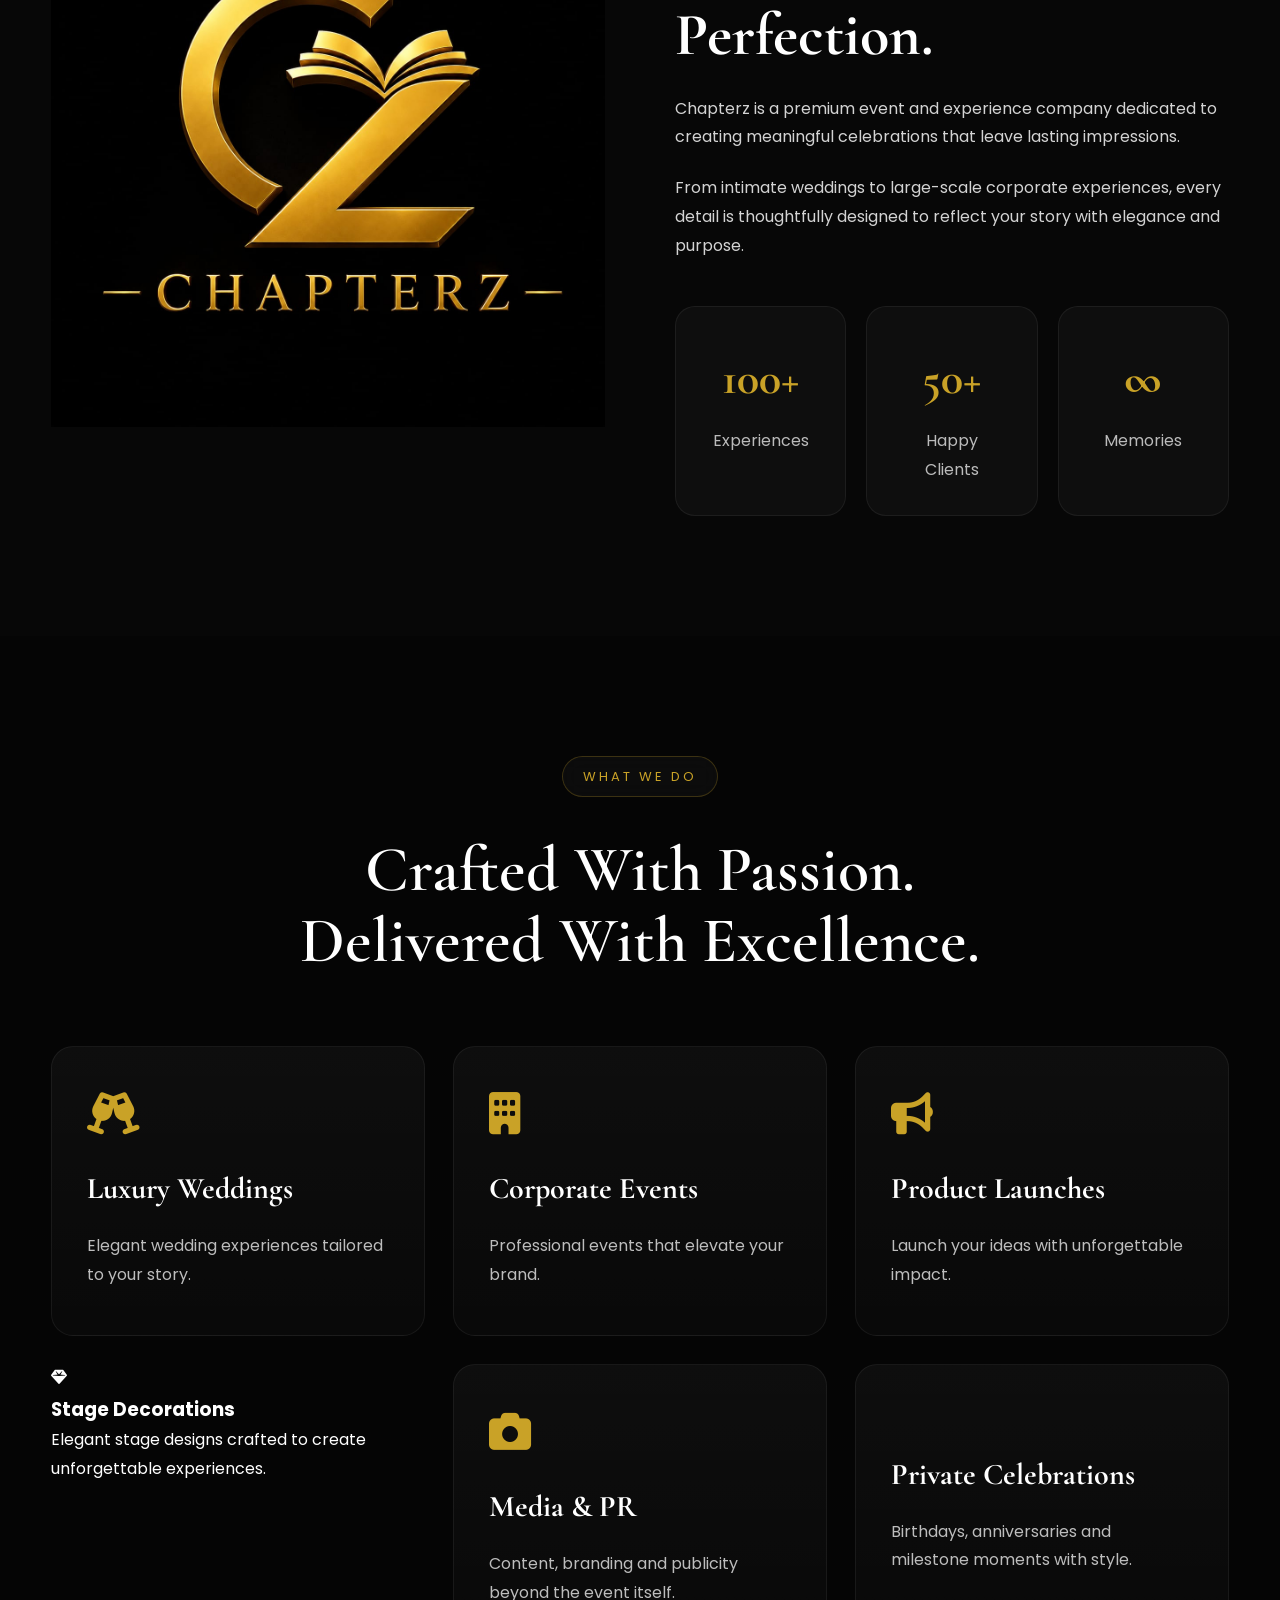
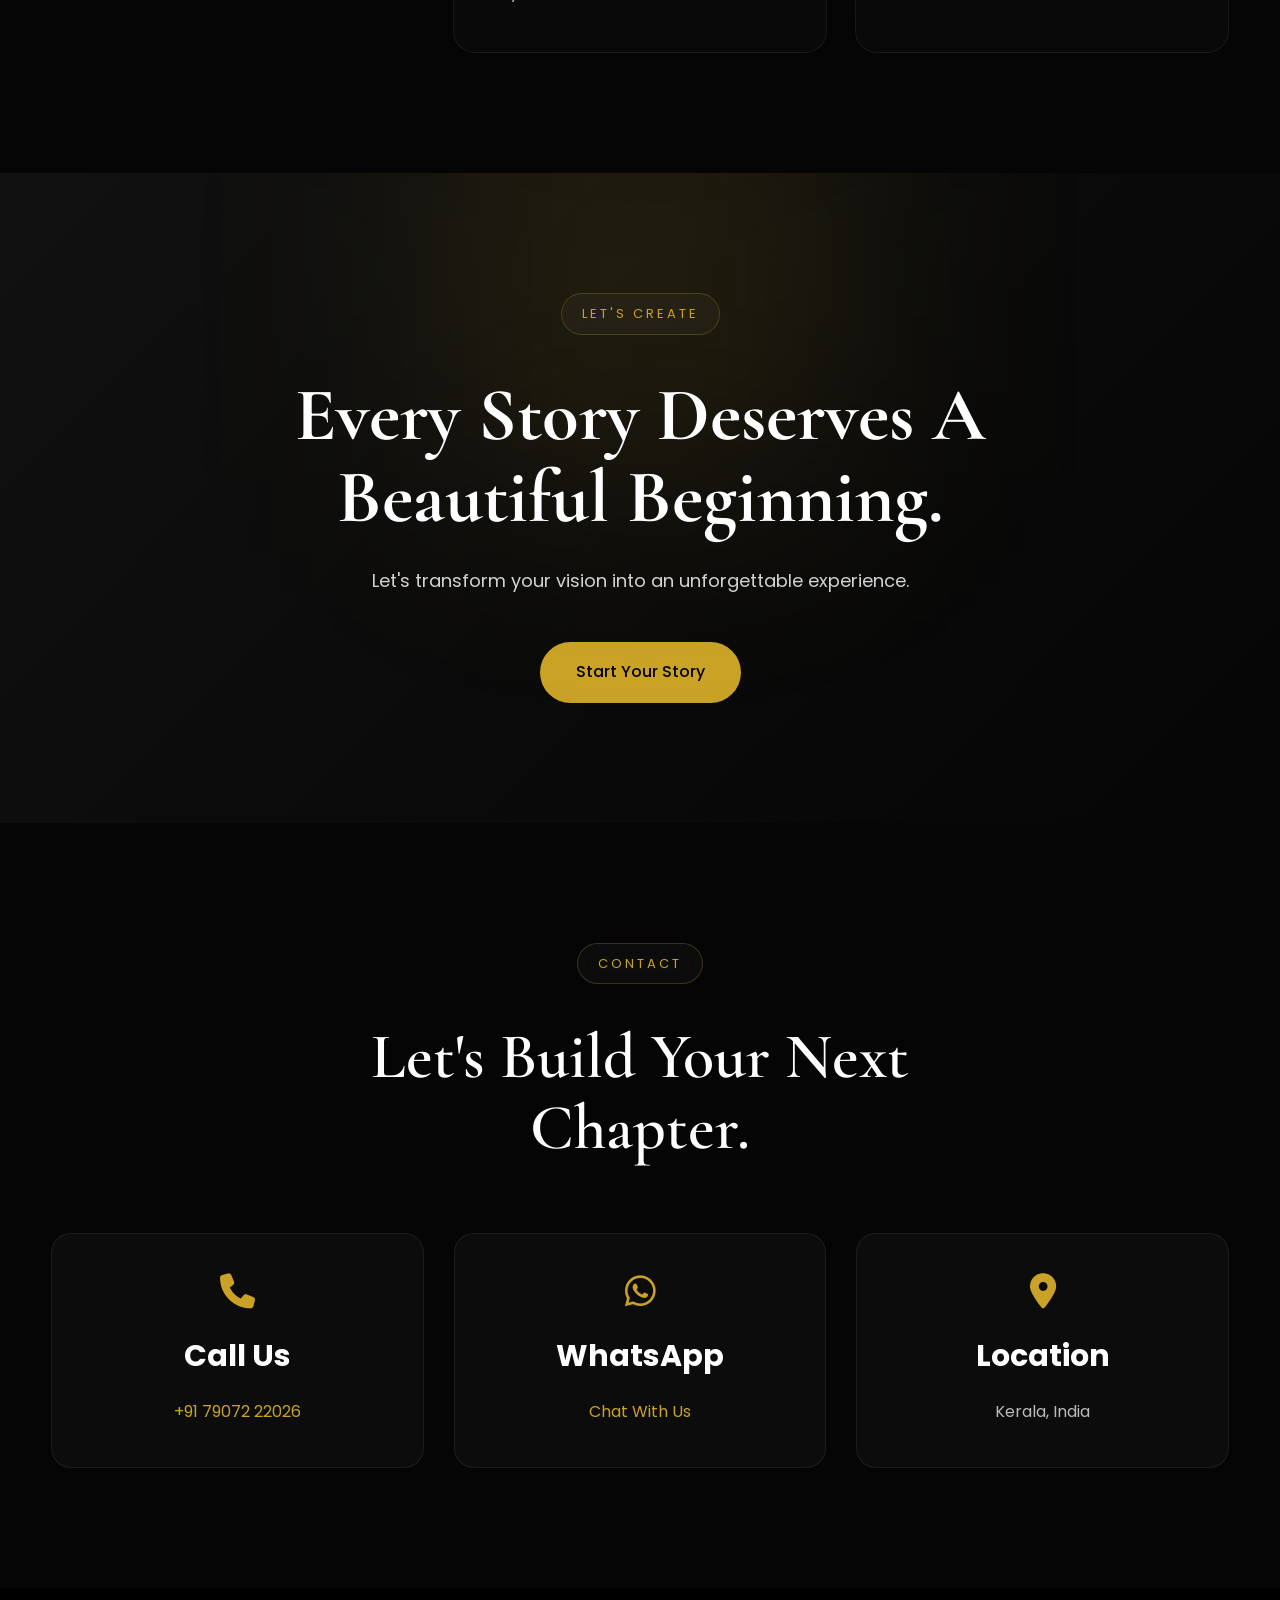
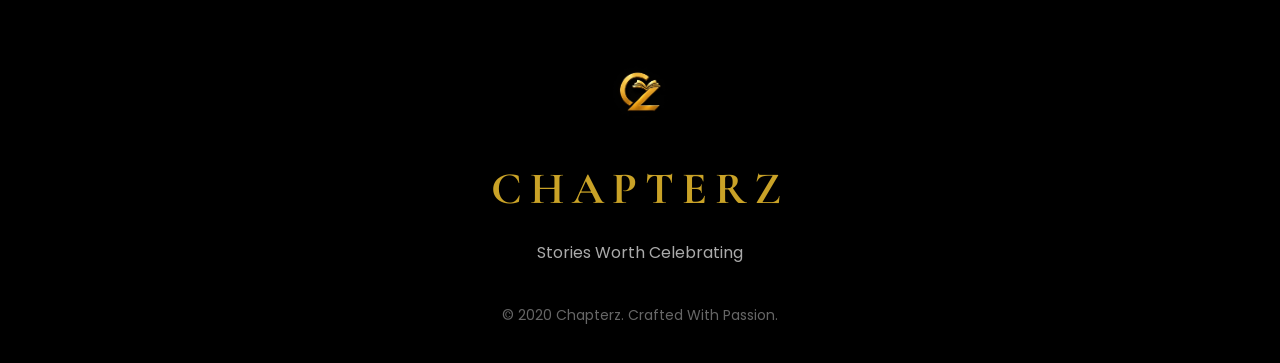
==== commit a3160001: "Update index.html" ====
--- a/index.html
+++ b/index.html
@@ -1,3 +1,10 @@
+<!DOCTYPE html>
+<html lang="en">
+
+<head>
+
+    <meta charset="UTF-8">
+
 <!DOCTYPE html>
 <html lang="en">
 
@@ -372,7 +379,66 @@
 <!-- CALL TO ACTION -->
 <!-- ===================================== -->
 
-  
+    <!-- Gallery -->
+
+<section id="gallery" class="gallery">
+
+    <div class="section-heading">
+
+        <span class="section-tag">OUR WORK</span>
+
+        <h2>Our Gallery</h2>
+
+    </div>
+
+    <div class="gallery-grid">
+
+        <div class="gallery-item">
+            <img src="IMG-20260618-WA0066(1).jpg" alt="Wedding">
+        </div>
+
+        <div class="gallery-item">
+            <img src="IMG-20260802-WA0009.jpg" alt="Stage Decoration">
+        </div>
+
+        <div class="gallery-item">
+            <img src="IMG-20260802-WA0010.jpg" alt="Corporate Event">
+        </div>
+
+        <div class="gallery-item">
+            <img src="IMG-20260802-WA0011.jpg" alt="Wedding">
+        </div>
+
+        <div class="gallery-item">
+            <img src="IMG-20260802-WA0012.jpg" alt="Stage Decoration">
+        </div>
+
+        <div class="gallery-item">
+            <img src="IMG-20260802-WA0013.jpg" alt="Corporate Event">
+        </div>
+
+         <div class="gallery-item">
+            <img src="IMG-20260802-WA0014.jpg" alt="Corporate Event">
+        </div>
+
+         <div class="gallery-item">
+            <img src="IMG-20260802-WA0015.jpg" alt="Corporate Event">
+        </div>
+
+         <div class="gallery-item">
+            <img src="IMG-20260802-WA0017.jpg" alt="Corporate Event">
+        </div>
+
+         <div class="gallery-item">
+            <img src="IMG-20260802-WA0019.jpg" alt="Corporate Event">
+        </div>
+
+        
+         <div class="gallery-item">
+            <img src="IMG-20260802-WA0020.jpg" alt="Corporate Event">
+        </div>
+
+    </div>
 
 </section>
 
@@ -496,6 +562,471 @@
 
         <p class="copyright">
 
+            © 2026 Chapterz.
+            Crafted With Passion.
+
+        </p>
+
+    </div>
+
+</footer>
+
+<script src="script.js"></script>
+
+</body>
+
+</html>
+
+    <meta name="viewport" content="width=device-width, initial-scale=1.0">
+
+    <title>CHAPTERZ | Stories Worth Celebrating</title>
+
+    <meta name="description"
+        content="Luxury Event & Experience Company based in Kerala.">
+
+    <meta name="theme-color"
+        content="#050505">
+
+    <link rel="icon"
+        href="logo.png">
+
+    <!-- Google Fonts -->
+
+    <link rel="preconnect"
+        href="https://fonts.googleapis.com">
+
+    <link rel="preconnect"
+        href="https://fonts.gstatic.com"
+        crossorigin>
+
+    <link href="https://fonts.googleapis.com/css2?family=Cormorant+Garamond:wght@400;500;600;700&family=Poppins:wght@300;400;500;600&display=swap"
+        rel="stylesheet">
+
+    <!-- Font Awesome -->
+
+    <link rel="stylesheet"
+        href="https://cdnjs.cloudflare.com/ajax/libs/font-awesome/6.7.2/css/all.min.css">
+
+    <!-- CSS -->
+
+    <link rel="stylesheet"
+        href="style.css">
+
+</head>
+
+<body>
+
+<!-- ===================================== -->
+<!-- PRELOADER -->
+<!-- ===================================== -->
+
+<div id="loader">
+
+    <div class="loader-content">
+
+        <img src="logo.png"
+            alt="Chapterz Logo">
+
+        <h1>CHAPTERZ</h1>
+
+        <p>Stories Worth Celebrating</p>
+
+        <div class="loader-line">
+
+            <span></span>
+
+        </div>
+
+    </div>
+
+</div>
+
+<!-- ===================================== -->
+<!-- HEADER -->
+<!-- ===================================== -->
+
+<header id="header">
+    <div class="container">
+
+        <a href="index.html" class="logo">
+            <img src="logo.png" alt="Chapterz Logo">
+            <span>CHAPTERZ</span>
+        </a>
+
+        <nav>
+            <a href="#home">Home</a>
+            <a href="#about">About</a>
+            <a href="#services">What We Do</a>
+            <a href="#contact">Contact</a>
+        </nav>
+
+        <a href="https://wa.me/917907222026" class="header-btn">
+            Let's Talk
+        </a>
+
+    </div>
+</header>
+
+<!-- ===================================== -->
+<!-- HERO -->
+<!-- ===================================== -->
+
+<section class="hero" id="home">
+
+    <div class="hero-overlay"></div>
+
+    <div class="hero-content">
+
+        <span class="hero-tag">
+            Premium Event & Experience Company
+        </span>
+
+        <h1>
+            Every Story
+            <br>
+            Begins With
+            <span>A Beautiful Chapter.</span>
+        </h1>
+
+        <p>
+            Creating unforgettable weddings, corporate events,
+            stage decorations and premium experiences with
+            elegance, creativity and trust.
+        </p>
+
+        <div class="hero-buttons">
+
+            <a href="#services" class="btn btn-primary">
+                Explore Services
+            </a>
+
+            <a href="#contact" class="btn btn-outline">
+                Contact Us
+            </a>
+
+        </div>
+
+    </div>
+
+    <div class="scroll-indicator">
+        <span></span>
+    </div>
+
+</section>
+<!-- ===================================== -->
+<!-- ABOUT -->
+<!-- ===================================== -->
+
+<section class="about" id="about">
+
+    <div class="container about-container">
+
+        <div class="about.logo.png">
+
+            <img src="about.logo.png" alt="About Chapterz">
+
+        </div>
+
+        <div class="about-content">
+
+            <span class="section-tag">
+                OUR STORY
+            </span>
+
+            <h2>
+
+                Every Event
+                <br>
+                Deserves More
+                Than Perfection.
+
+            </h2>
+
+            <p>
+
+                Chapterz is a premium event and experience company
+                dedicated to creating meaningful celebrations that
+                leave lasting impressions.
+
+            </p>
+
+            <p>
+
+                From intimate weddings to large-scale corporate
+                experiences, every detail is thoughtfully designed
+                to reflect your story with elegance and purpose.
+
+            </p>
+
+            <div class="about-stats">
+
+                <div class="stat">
+
+                    <h3>100+</h3>
+
+                    <p>Experiences</p>
+
+                </div>
+
+                <div class="stat">
+
+                    <h3>50+</h3>
+
+                    <p>Happy Clients</p>
+
+                </div>
+
+                <div class="stat">
+
+                    <h3>∞</h3>
+
+                    <p>Memories</p>
+
+                </div>
+
+            </div>
+
+        </div>
+
+    </div>
+
+</section>
+
+<!-- ===================================== -->
+<!-- SERVICES -->
+<!-- ===================================== -->
+
+<section class="services" id="services">
+
+    <div class="container">
+
+        <div class="section-heading">
+
+            <span class="section-tag">
+                WHAT WE DO
+            </span>
+
+            <h2>
+
+                Crafted With Passion.
+                <br>
+                Delivered With Excellence.
+
+            </h2>
+
+        </div>
+
+        <div class="service-grid">
+
+            <article class="service-card">
+
+                <i class="fa-solid fa-champagne-glasses"></i>
+
+                <h3>Luxury Weddings</h3>
+
+                <p>
+                    Elegant wedding experiences tailored to your story.
+                </p>
+
+            </article>
+
+            <article class="service-card">
+
+                <i class="fa-solid fa-building"></i>
+
+                <h3>Corporate Events</h3>
+
+                <p>
+                    Professional events that elevate your brand.
+                </p>
+
+            </article>
+
+            <article class="service-card">
+
+                <i class="fa-solid fa-bullhorn"></i>
+
+                <h3>Product Launches</h3>
+
+                <p>
+                    Launch your ideas with unforgettable impact.
+                </p>
+
+            </article>
+
+           <a href="stage-decoration.html" ="service-card">
+
+    <i class="fa-solid fa-gem"></i>
+
+    <h3>Stage Decorations</h3>
+
+    <p>
+        Elegant stage designs crafted to create unforgettable experiences.
+    </p>
+
+</a>
+
+            </article>
+
+            <article class="service-card">
+
+                <i class="fa-solid fa-camera"></i>
+
+                <h3>Media & PR</h3>
+
+                <p>
+                    Content, branding and publicity beyond the event itself.
+                </p>
+
+            </article>
+
+            <article class="service-card">
+
+                <i class="fa-solid fa-sparkles"></i>
+
+                <h3>Private Celebrations</h3>
+
+                <p>
+                    Birthdays, anniversaries and milestone moments with style.
+                </p>
+
+            </article>
+
+        </div>
+
+    </div>
+
+
+</section>
+
+<!-- ===================================== -->
+<!-- CALL TO ACTION -->
+<!-- ===================================== -->
+
+  
+
+</section>
+
+<section class="cta">
+
+    <div class="container">
+
+        <span class="section-tag">
+            LET'S CREATE
+        </span>
+
+        <h2>
+
+            Every Story
+            Deserves
+            A Beautiful Beginning.
+
+        </h2>
+
+        <p>
+
+            Let's transform your vision into an unforgettable experience.
+
+        </p>
+
+        <a href="https://wa.me/917907222026"
+           class="btn btn-primary">
+
+            Start Your Story
+
+        </a>
+
+    </div>
+
+</section>
+
+<!-- ===================================== -->
+<!-- CONTACT -->
+<!-- ===================================== -->
+
+<section class="contact" id="contact">
+
+    <div class="container">
+
+        <div class="section-heading">
+
+            <span class="section-tag">
+                CONTACT
+            </span>
+
+            <h2>
+
+                Let's Build
+                Your Next Chapter.
+
+            </h2>
+
+        </div>
+
+        <div class="contact-box">
+
+            <div class="contact-item">
+
+                <i class="fa-solid fa-phone"></i>
+
+                <h3>Call Us</h3>
+
+                <a href="tel:+917907222026">
+                    +91 79072 22026
+                </a>
+
+            </div>
+
+            <div class="contact-item">
+
+                <i class="fa-brands fa-whatsapp"></i>
+
+                <h3>WhatsApp</h3>
+
+                <a href="https://wa.me/917907222026">
+                    Chat With Us
+                </a>
+
+            </div>
+
+            <div class="contact-item">
+
+                <i class="fa-solid fa-location-dot"></i>
+
+                <h3>Location</h3>
+
+                <p>Kerala, India</p>
+
+            </div>
+
+        </div>
+
+    </div>
+
+</section>
+
+<!-- ===================================== -->
+<!-- FOOTER -->
+<!-- ===================================== -->
+
+<footer>
+
+    <div class="container">
+
+        <img src="logo.png"
+             alt="Chapterz Logo"
+             class="footer-logo">
+
+        <h2>CHAPTERZ</h2>
+
+        <p>
+
+            Stories Worth Celebrating
+
+        </p>
+
+        <p class="copyright">
+
             © 2020 Chapterz.
             Crafted With Passion.
 
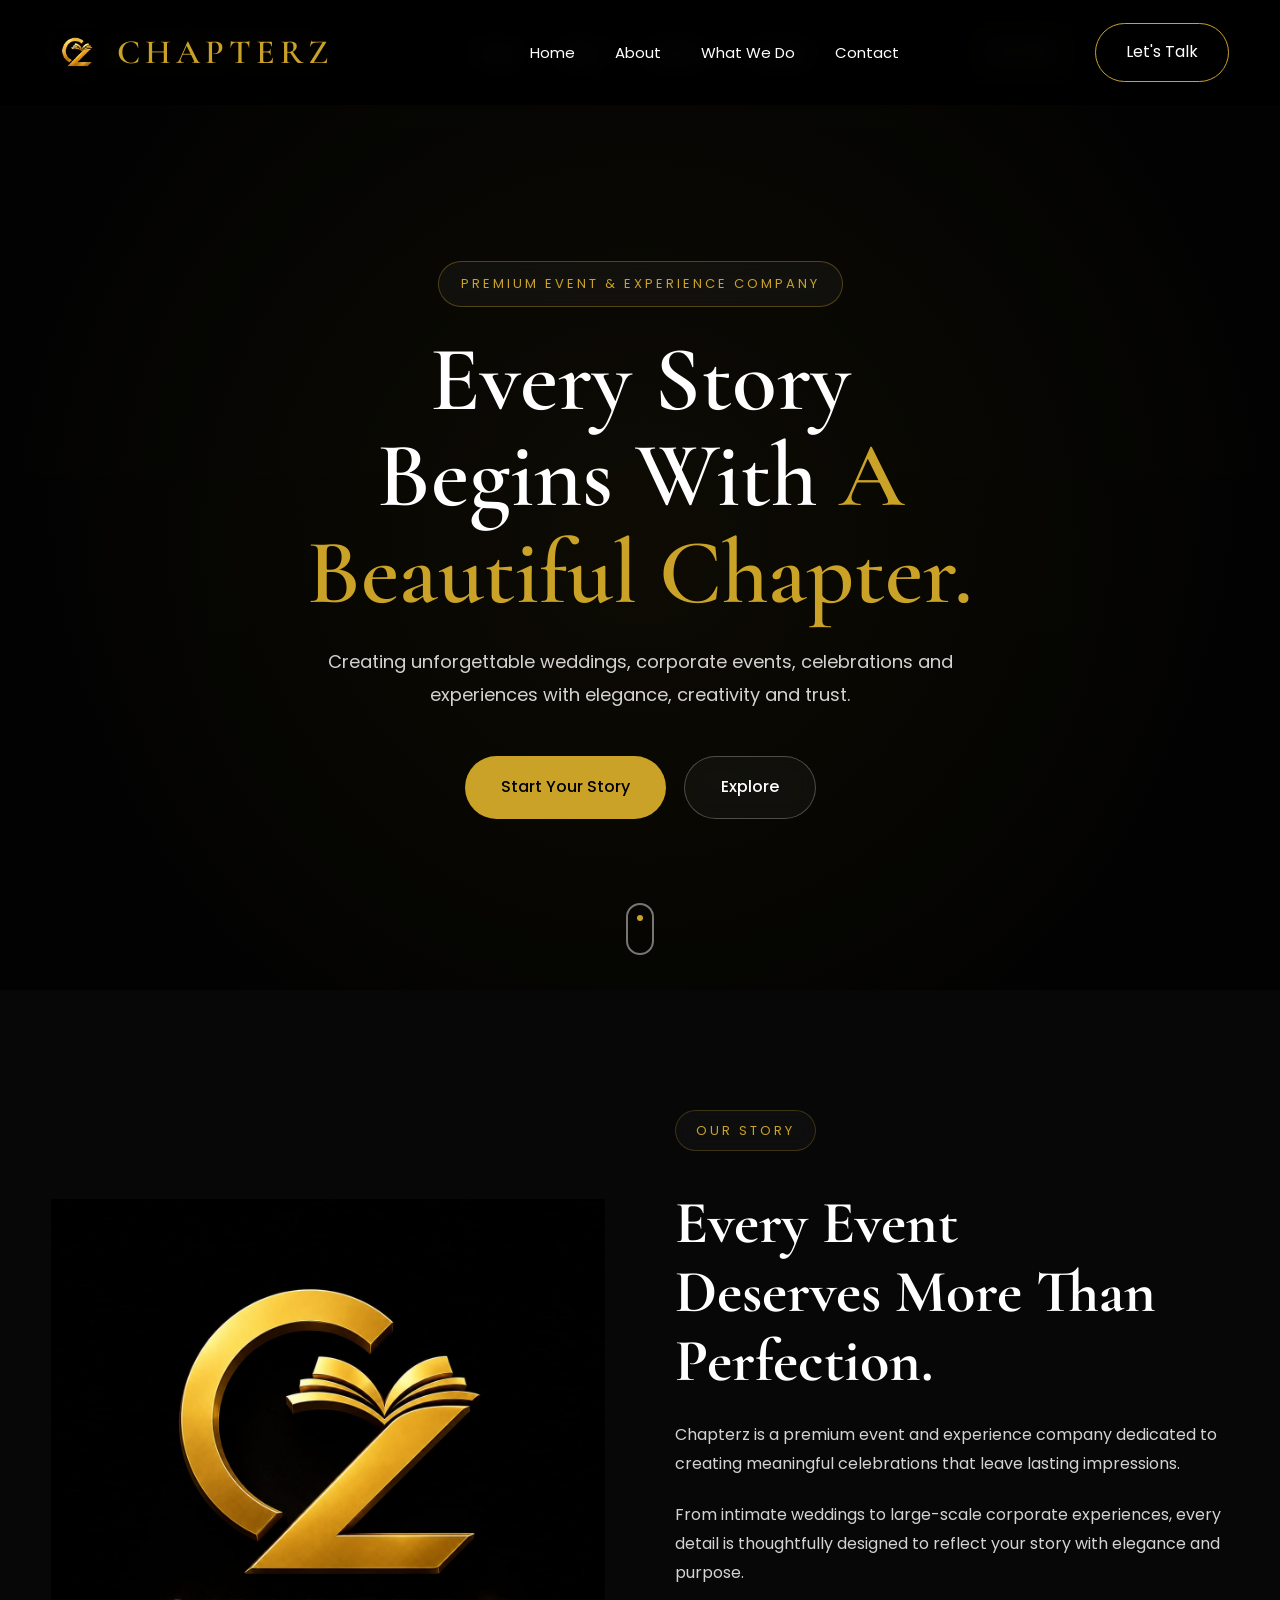
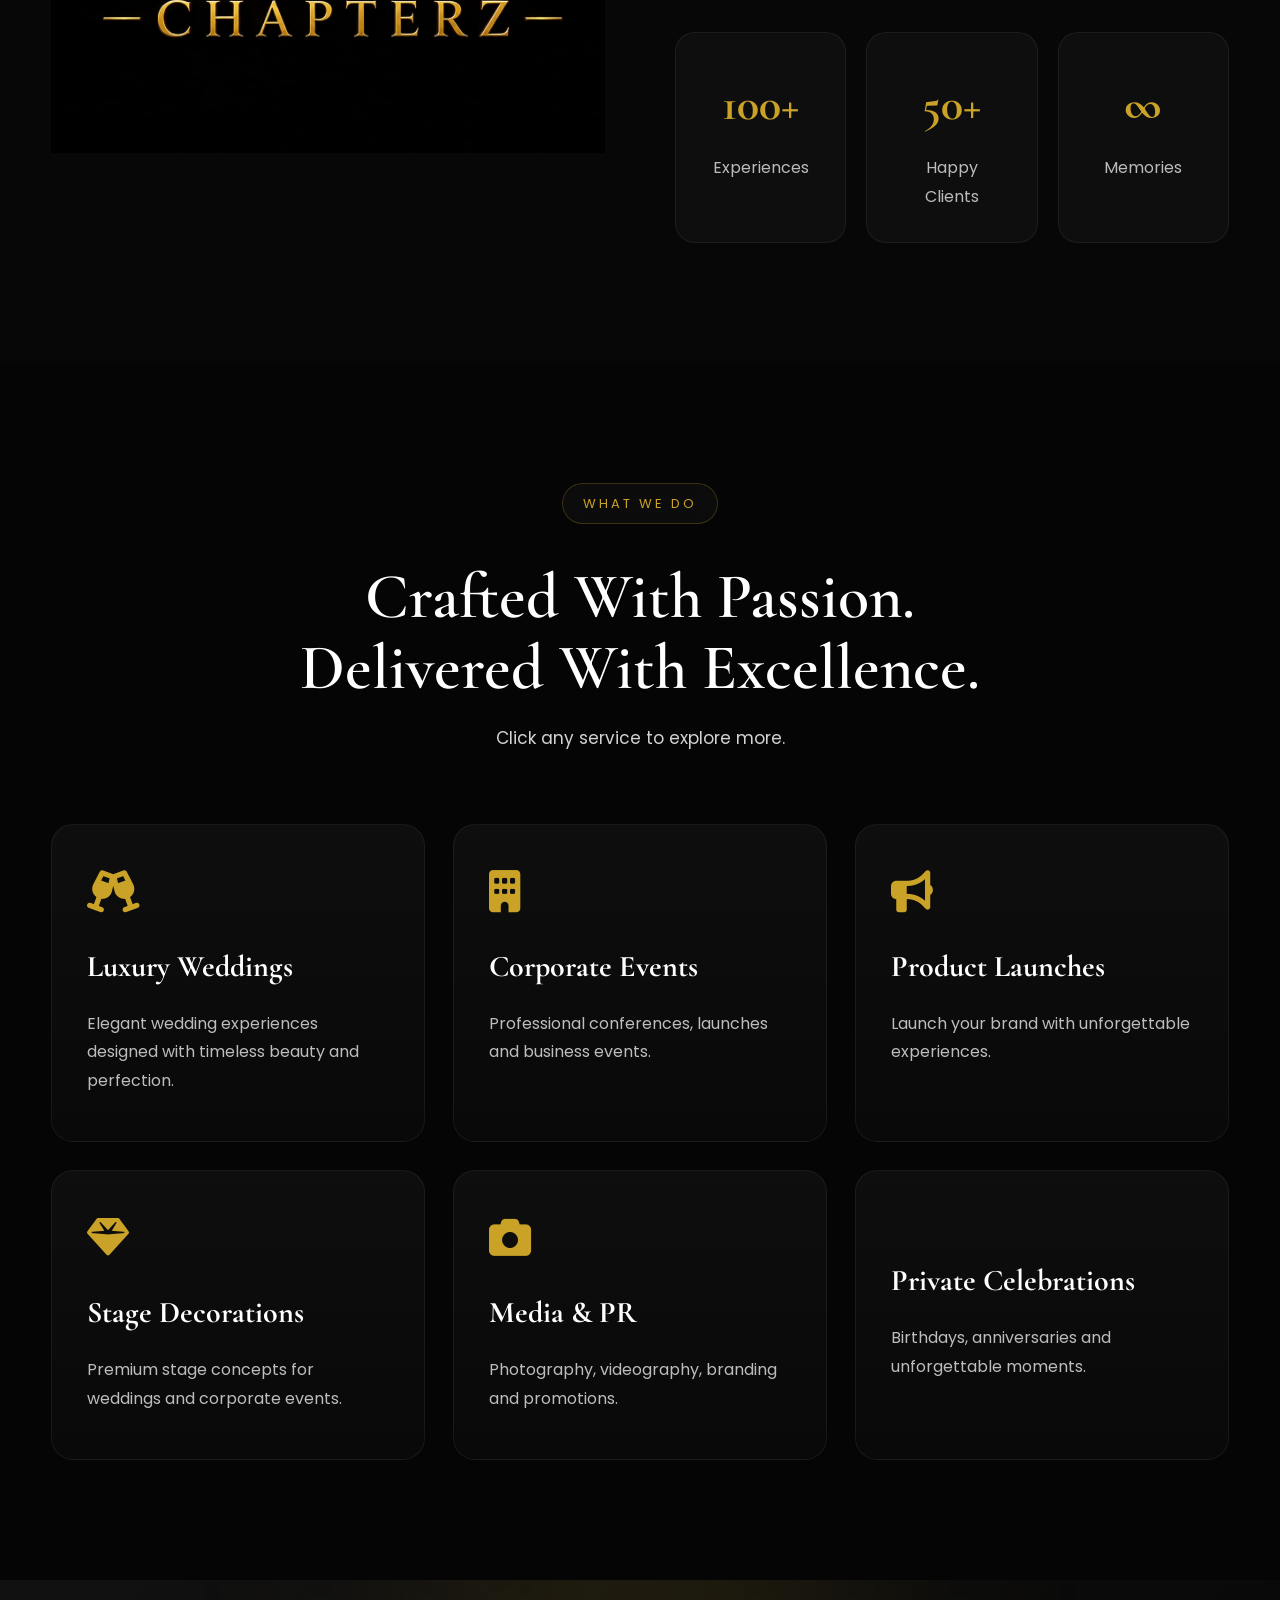
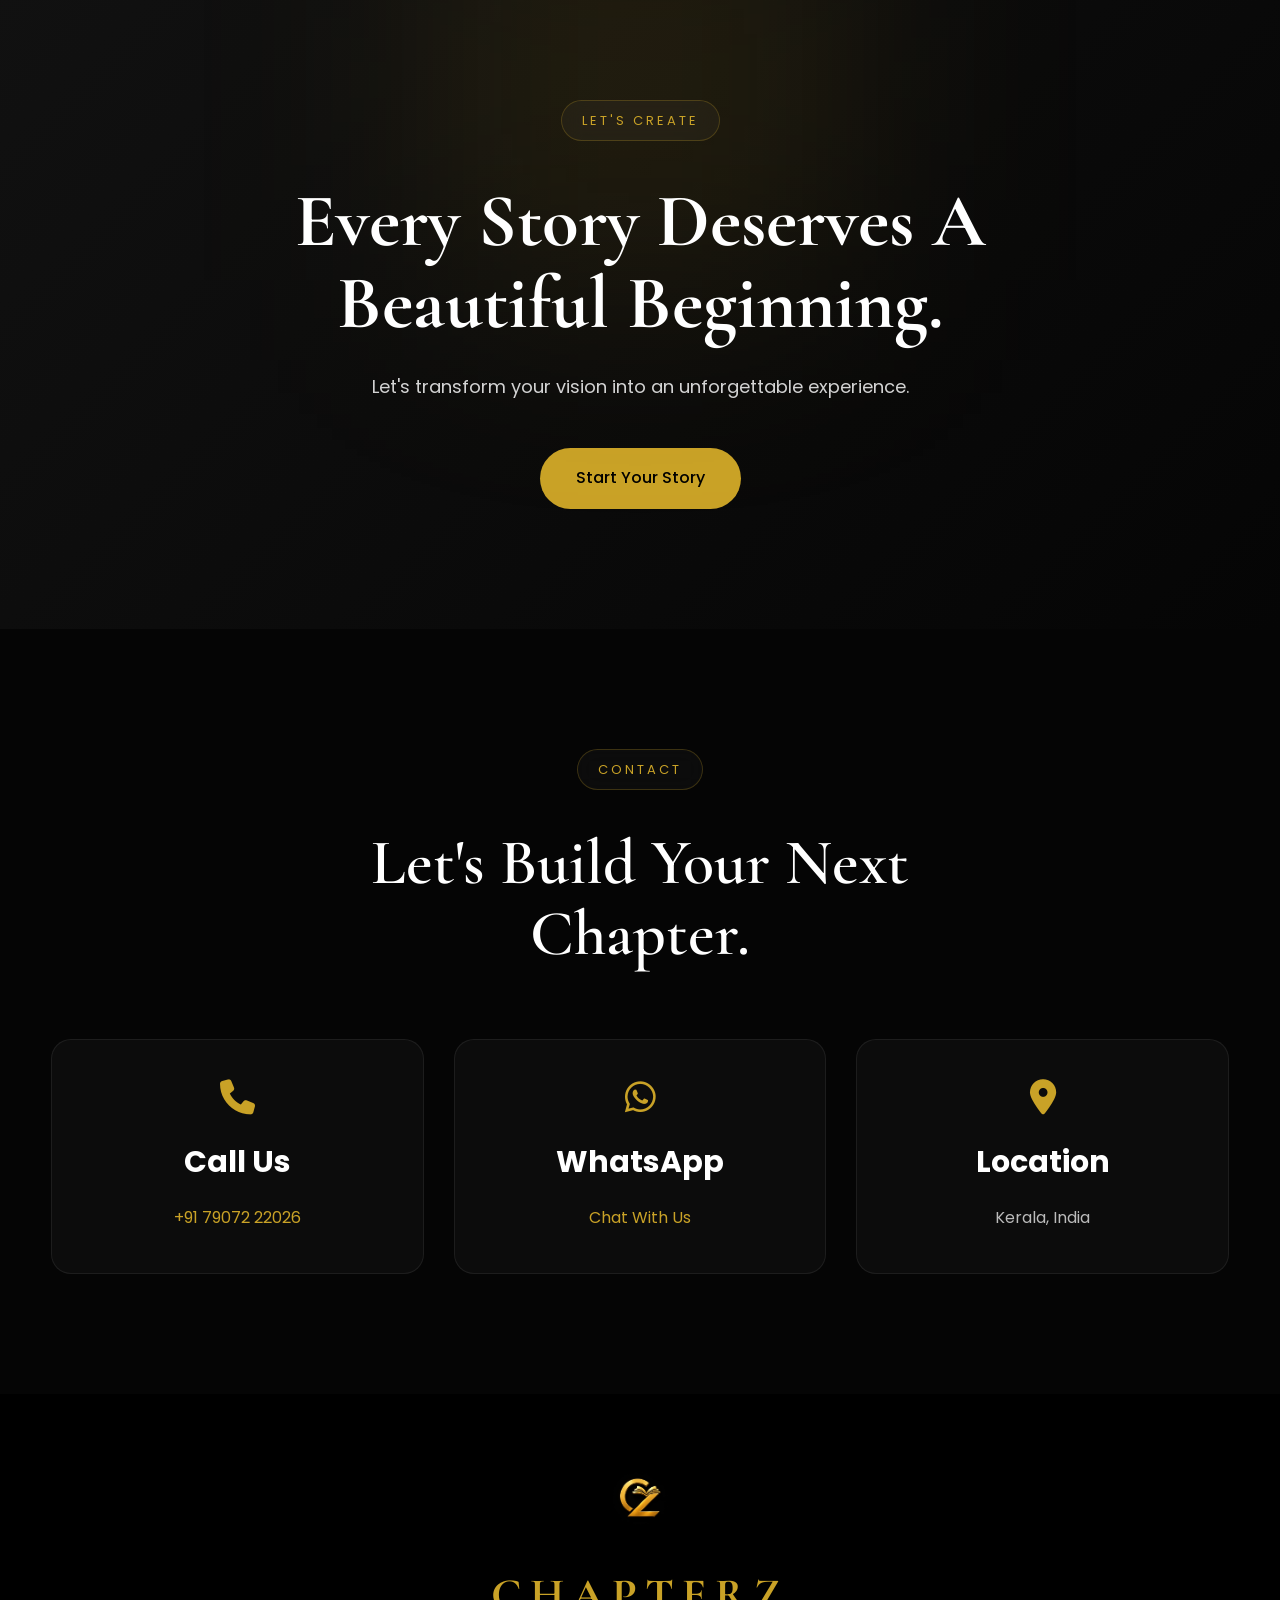
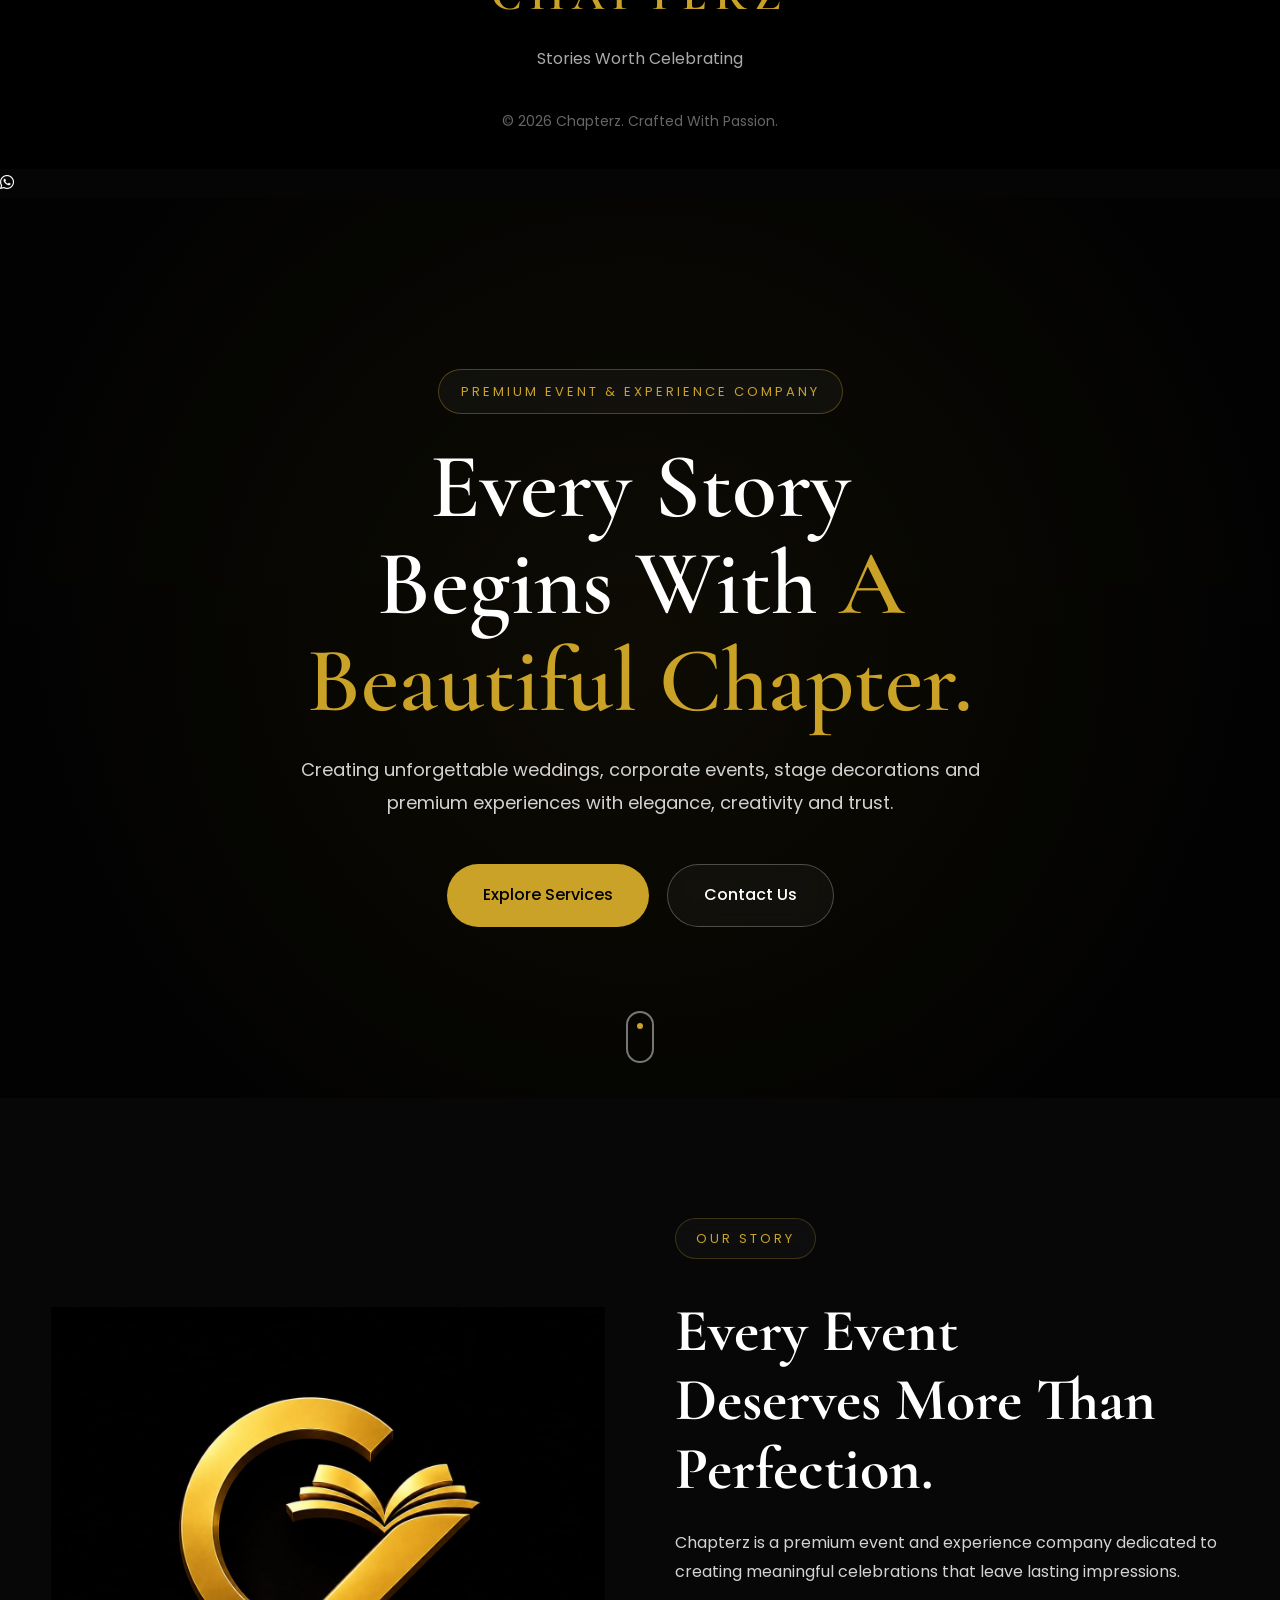
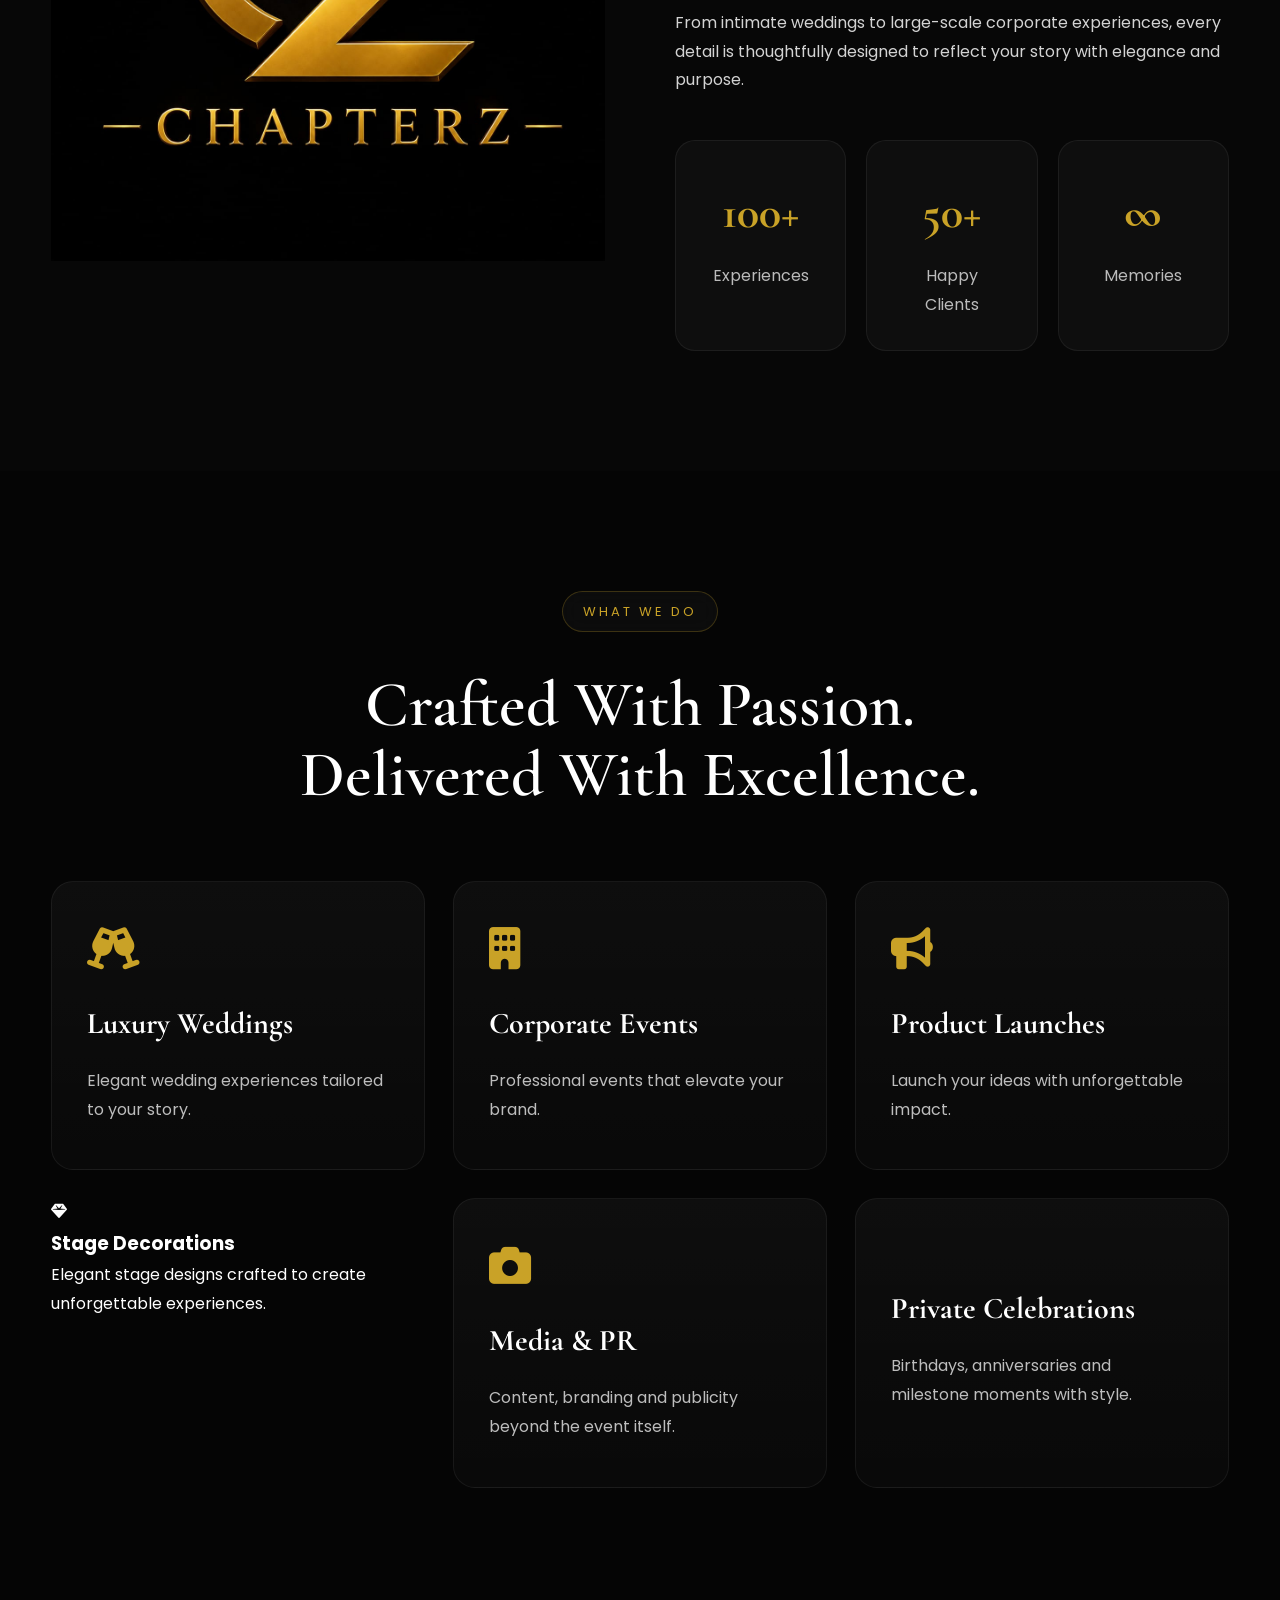
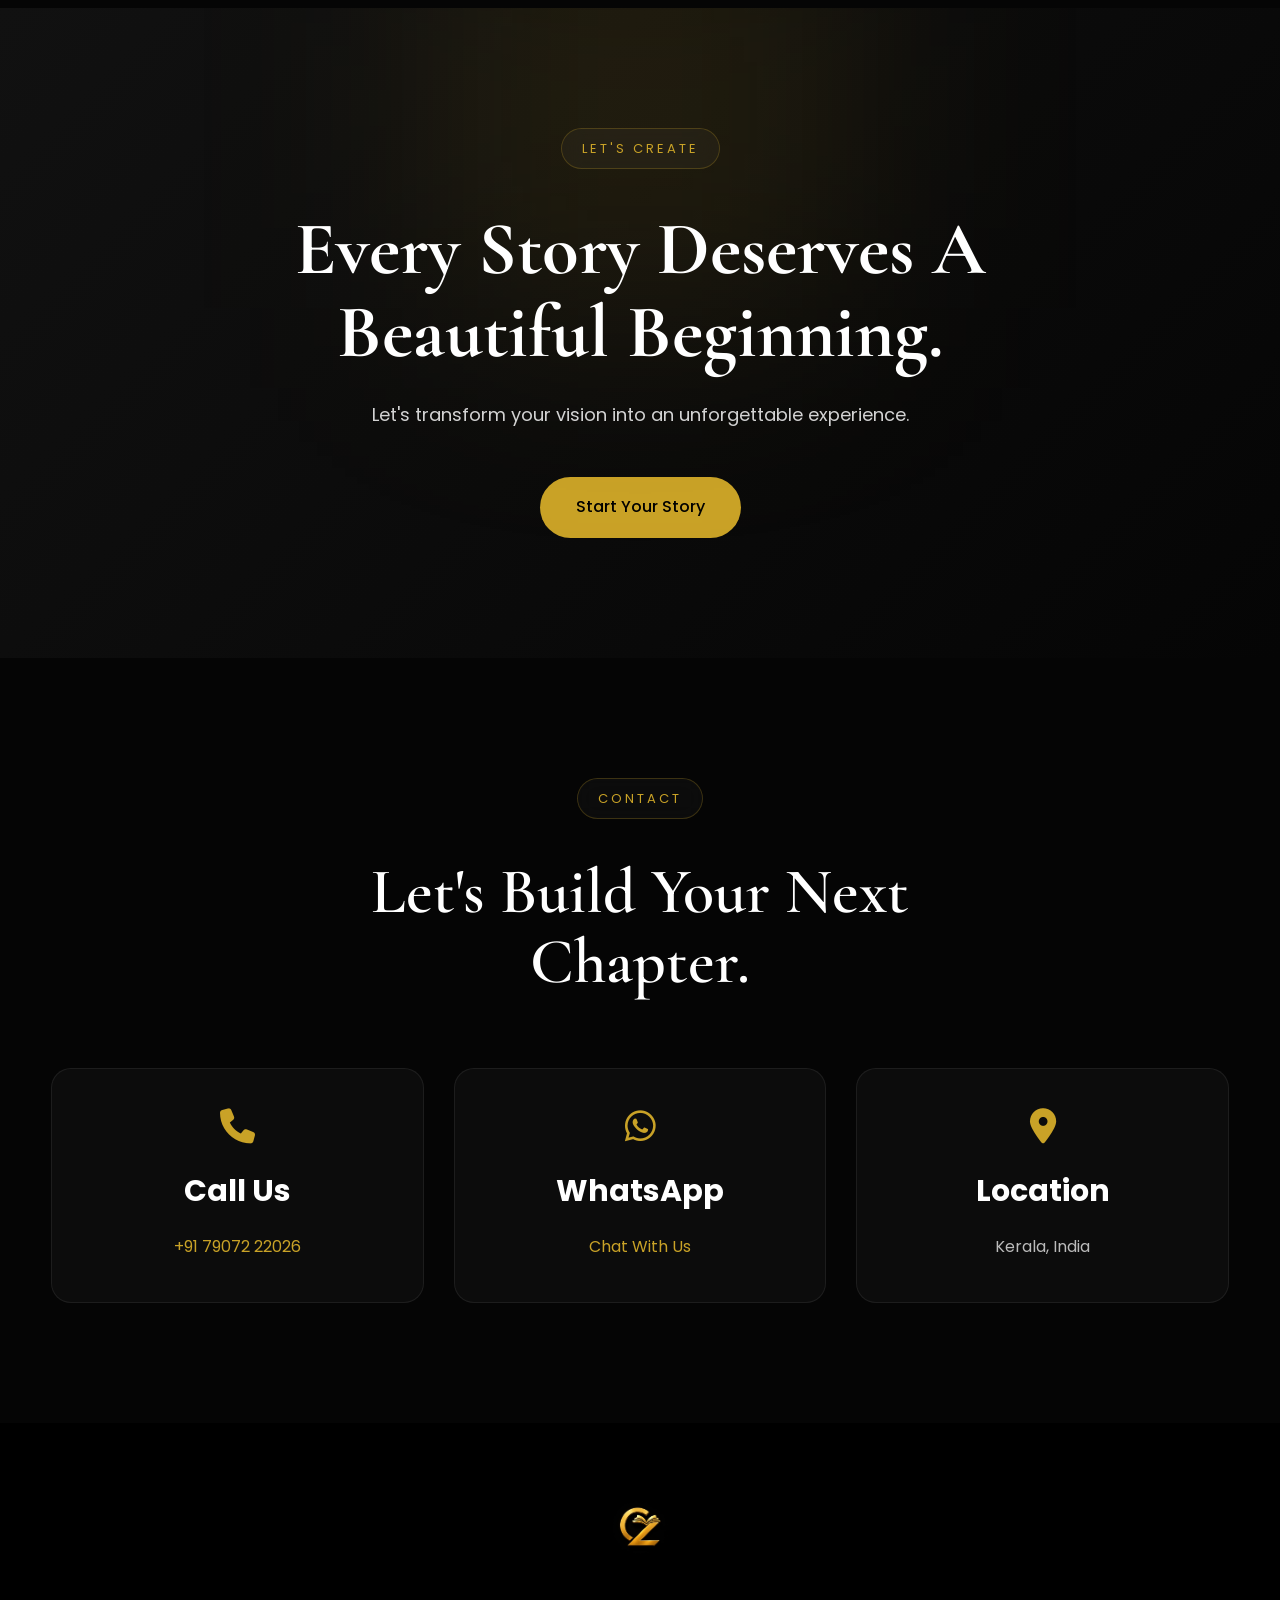
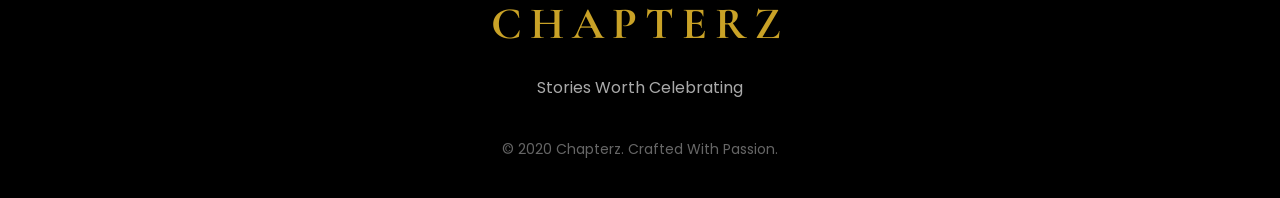
==== commit b0b776d5: "Revise service descriptions and structure in index.html Updated service descriptions for clarity and" ====
--- a/index.html
+++ b/index.html
@@ -277,171 +277,97 @@
     <div class="container">
 
         <div class="section-heading">
-
-            <span class="section-tag">
-                WHAT WE DO
-            </span>
+            <span class="section-tag">WHAT WE DO</span>
 
             <h2>
-
-                Crafted With Passion.
-                <br>
+                Crafted With Passion.<br>
                 Delivered With Excellence.
-
             </h2>
 
+            <p>
+                Click any service to explore more.
+            </p>
         </div>
 
         <div class="service-grid">
 
-            <article class="service-card">
-
+            <a href="luxury-weddings.html" class="service-card">
                 <i class="fa-solid fa-champagne-glasses"></i>
 
                 <h3>Luxury Weddings</h3>
 
                 <p>
-                    Elegant wedding experiences tailored to your story.
-                </p>
-
-            </article>
-
-            <article class="service-card">
-
+                    Elegant wedding experiences designed
+                    with timeless beauty and perfection.
+                </p>
+            </a>
+
+            <a href="corporate-events.html" class="service-card">
                 <i class="fa-solid fa-building"></i>
 
                 <h3>Corporate Events</h3>
 
                 <p>
-                    Professional events that elevate your brand.
-                </p>
-
-            </article>
-
-            <article class="service-card">
-
+                    Professional conferences,
+                    launches and business events.
+                </p>
+            </a>
+
+            <a href="product-launches.html" class="service-card">
                 <i class="fa-solid fa-bullhorn"></i>
 
                 <h3>Product Launches</h3>
 
                 <p>
-                    Launch your ideas with unforgettable impact.
-                </p>
-
-            </article>
-
-           <a href="stage-decoration.html" ="service-card">
-
-    <i class="fa-solid fa-gem"></i>
-
-    <h3>Stage Decorations</h3>
-
-    <p>
-        Elegant stage designs crafted to create unforgettable experiences.
-    </p>
-
-</a>
-
-            </article>
-
-            <article class="service-card">
-
+                    Launch your brand with
+                    unforgettable experiences.
+                </p>
+            </a>
+
+            <a href="stage-decoration.html" class="service-card">
+                <i class="fa-solid fa-gem"></i>
+
+                <h3>Stage Decorations</h3>
+
+                <p>
+                    Premium stage concepts for
+                    weddings and corporate events.
+                </p>
+            </a>
+
+            <a href="media-pr.html" class="service-card">
                 <i class="fa-solid fa-camera"></i>
 
                 <h3>Media & PR</h3>
 
                 <p>
-                    Content, branding and publicity beyond the event itself.
-                </p>
-
-            </article>
-
-            <article class="service-card">
-
+                    Photography, videography,
+                    branding and promotions.
+                </p>
+            </a>
+
+            <a href="private-celebrations.html" class="service-card">
                 <i class="fa-solid fa-sparkles"></i>
 
                 <h3>Private Celebrations</h3>
 
                 <p>
-                    Birthdays, anniversaries and milestone moments with style.
-                </p>
-
-            </article>
-
-        </div>
-
-    </div>
-
-
-</section>
-
+                    Birthdays, anniversaries
+                    and unforgettable moments.
+                </p>
+            </a>
+
+        </div>
+
+    </div>
+
+</section>
+    
 <!-- ===================================== -->
 <!-- CALL TO ACTION -->
 <!-- ===================================== -->
 
-    <!-- Gallery -->
-
-<section id="gallery" class="gallery">
-
-    <div class="section-heading">
-
-        <span class="section-tag">OUR WORK</span>
-
-        <h2>Our Gallery</h2>
-
-    </div>
-
-    <div class="gallery-grid">
-
-        <div class="gallery-item">
-            <img src="IMG-20260618-WA0066(1).jpg" alt="Wedding">
-        </div>
-
-        <div class="gallery-item">
-            <img src="IMG-20260802-WA0009.jpg" alt="Stage Decoration">
-        </div>
-
-        <div class="gallery-item">
-            <img src="IMG-20260802-WA0010.jpg" alt="Corporate Event">
-        </div>
-
-        <div class="gallery-item">
-            <img src="IMG-20260802-WA0011.jpg" alt="Wedding">
-        </div>
-
-        <div class="gallery-item">
-            <img src="IMG-20260802-WA0012.jpg" alt="Stage Decoration">
-        </div>
-
-        <div class="gallery-item">
-            <img src="IMG-20260802-WA0013.jpg" alt="Corporate Event">
-        </div>
-
-         <div class="gallery-item">
-            <img src="IMG-20260802-WA0014.jpg" alt="Corporate Event">
-        </div>
-
-         <div class="gallery-item">
-            <img src="IMG-20260802-WA0015.jpg" alt="Corporate Event">
-        </div>
-
-         <div class="gallery-item">
-            <img src="IMG-20260802-WA0017.jpg" alt="Corporate Event">
-        </div>
-
-         <div class="gallery-item">
-            <img src="IMG-20260802-WA0019.jpg" alt="Corporate Event">
-        </div>
-
-        
-         <div class="gallery-item">
-            <img src="IMG-20260802-WA0020.jpg" alt="Corporate Event">
-        </div>
-
-    </div>
-
-</section>
-
+   
 <section class="cta">
 
     <div class="container">
--- a/style.css
+++ b/style.css
@@ -1595,3 +1595,25 @@
 
 
 }
+html{
+    scroll-behavior:smooth;
+}
+
+body{
+    padding-top:90px;
+}
+
+#header{
+    position:fixed;
+    top:0;
+    left:0;
+    width:100%;
+    z-index:9999;
+    background:rgba(0,0,0,.85);
+    backdrop-filter:blur(15px);
+}
+
+.hero{
+    min-height:100vh;
+    padding-top:120px;
+}
--- a/style.css
+++ b/style.css
@@ -1595,3 +1595,25 @@
 
 
 }
+html{
+    scroll-behavior:smooth;
+}
+
+body{
+    padding-top:90px;
+}
+
+#header{
+    position:fixed;
+    top:0;
+    left:0;
+    width:100%;
+    z-index:9999;
+    background:rgba(0,0,0,.85);
+    backdrop-filter:blur(15px);
+}
+
+.hero{
+    min-height:100vh;
+    padding-top:120px;
+}
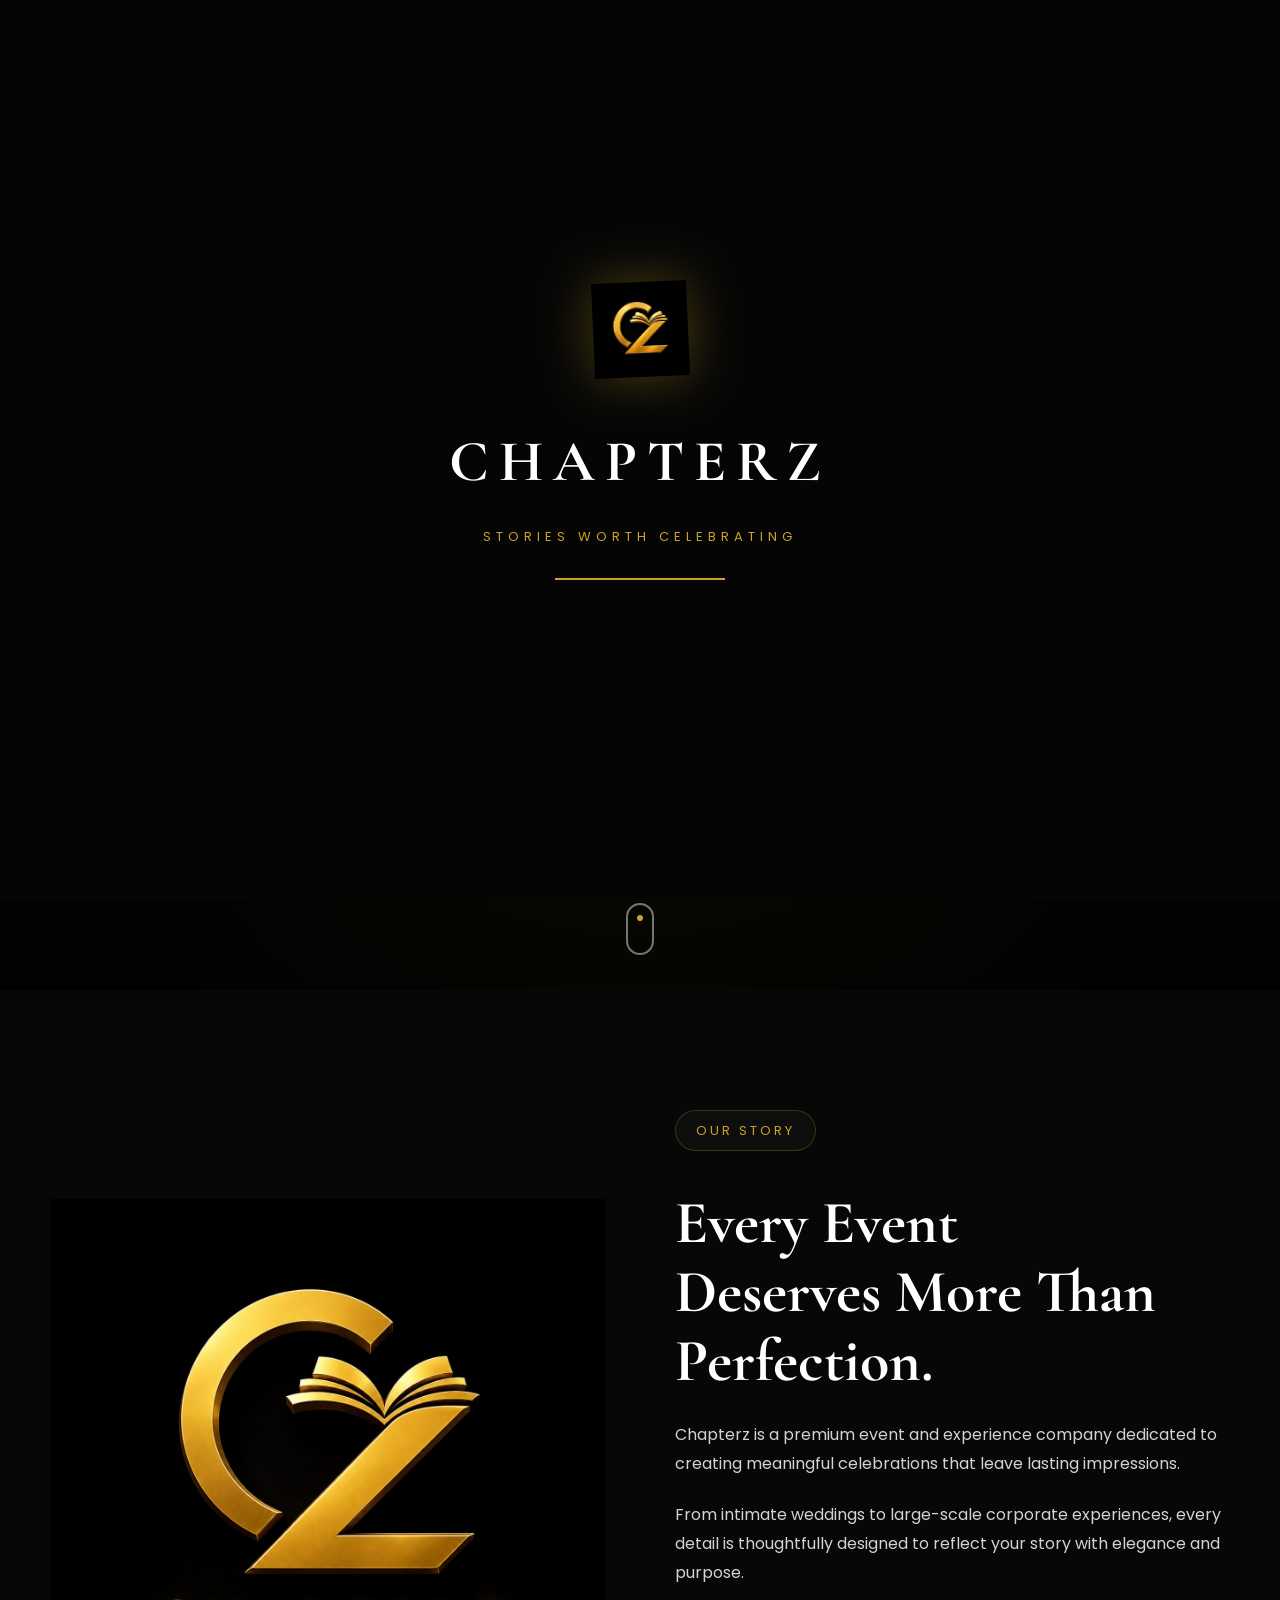
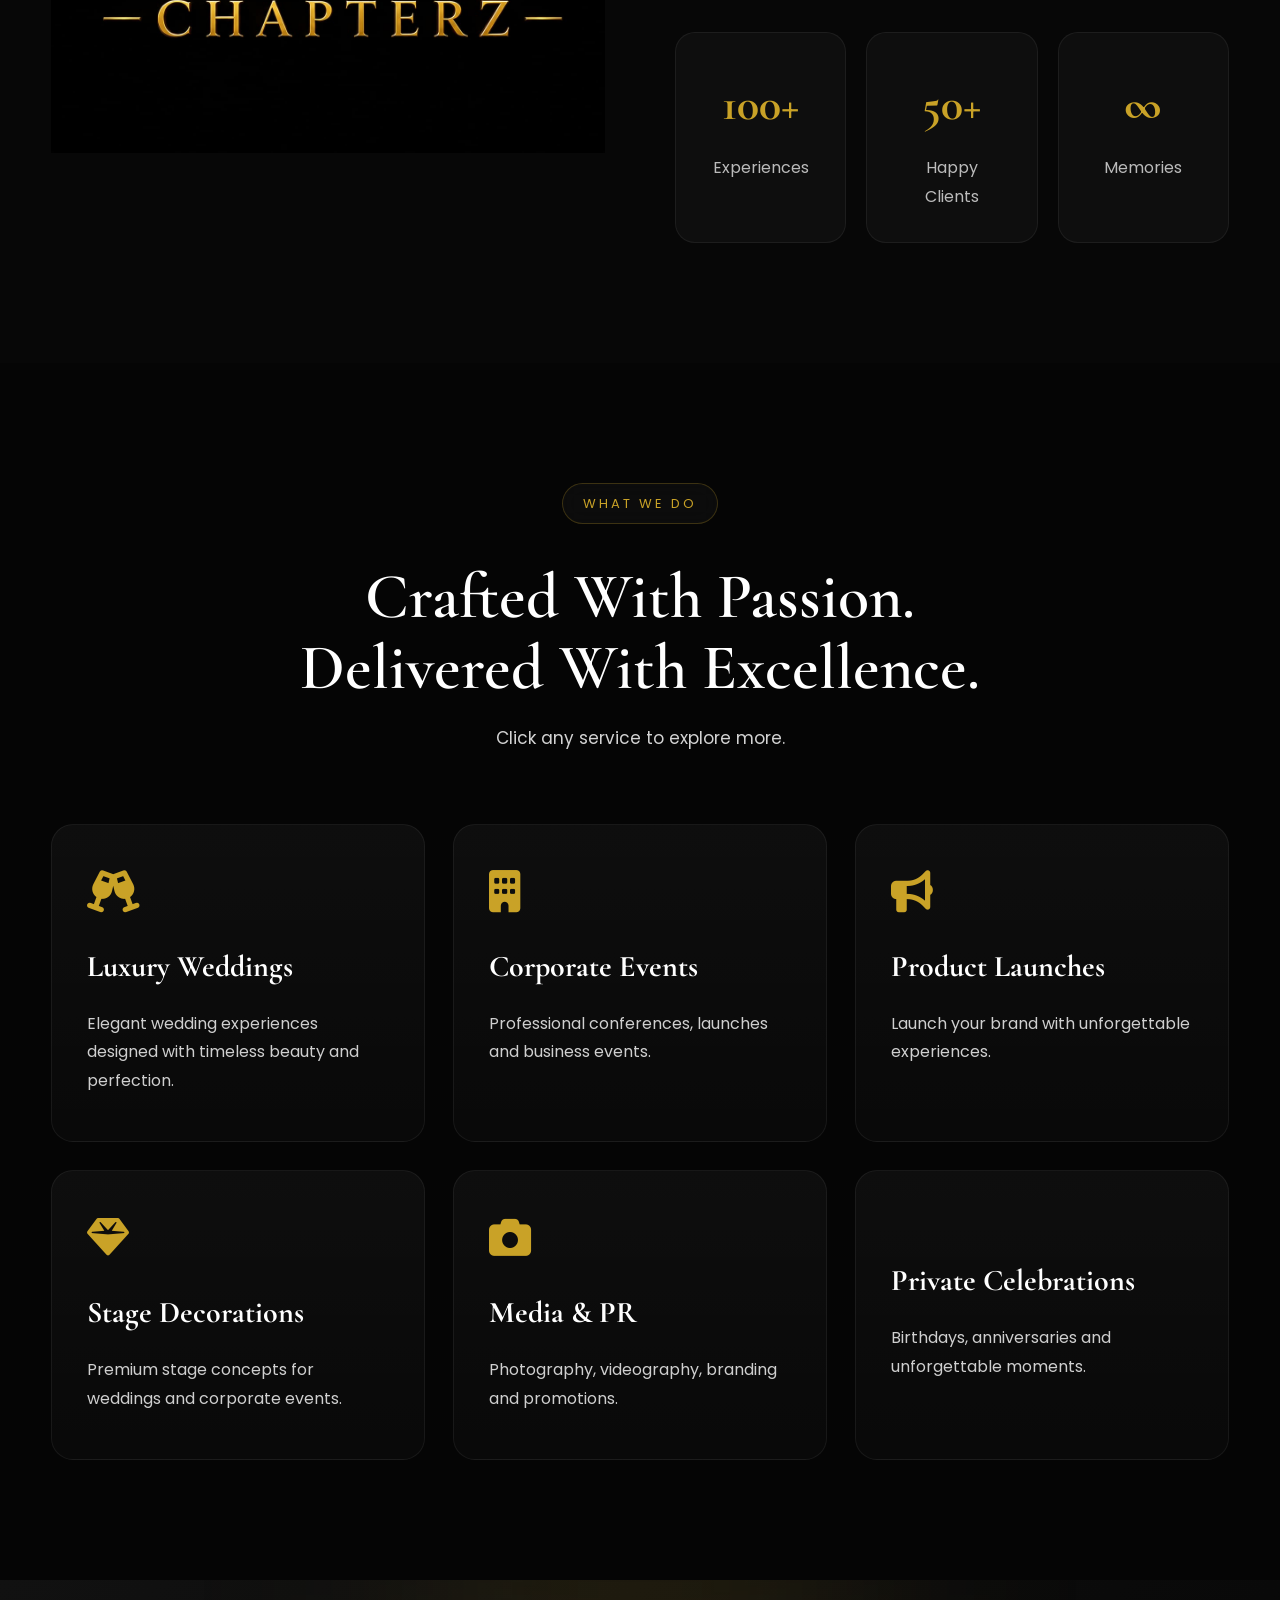
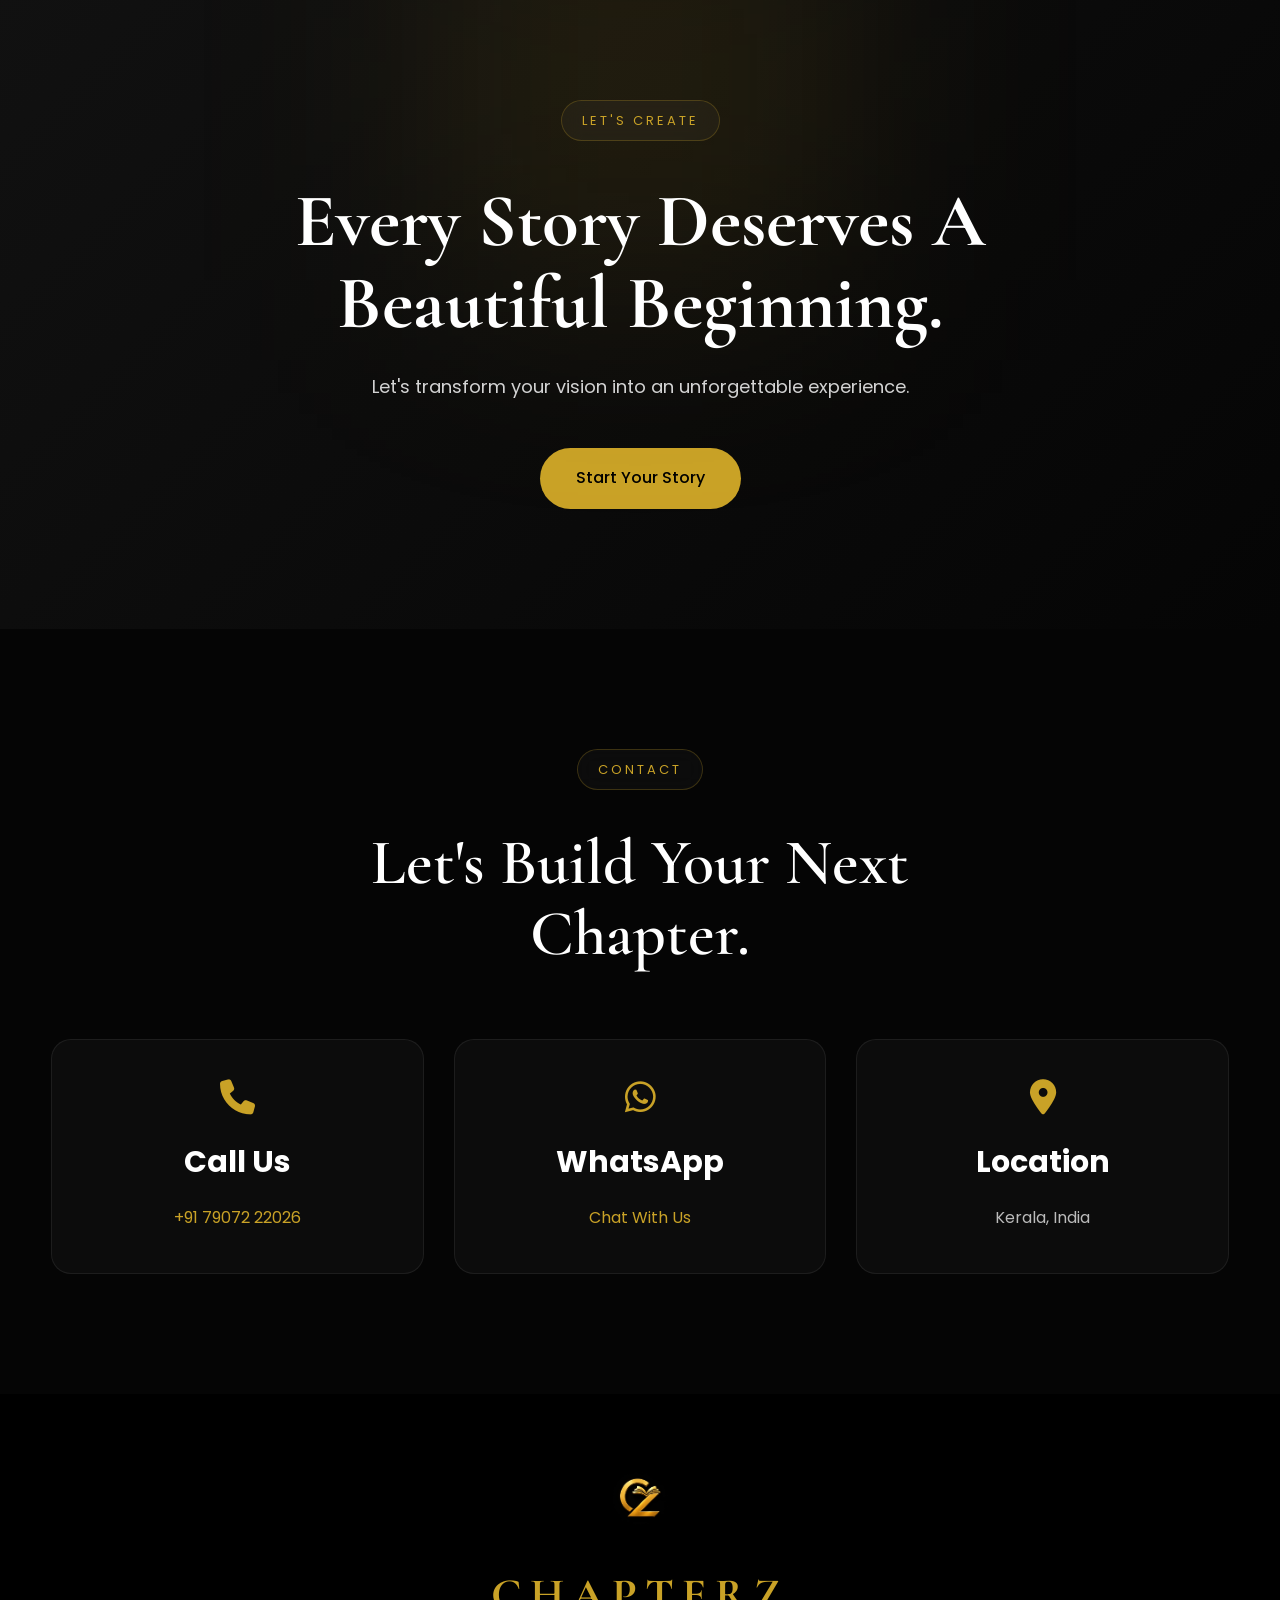
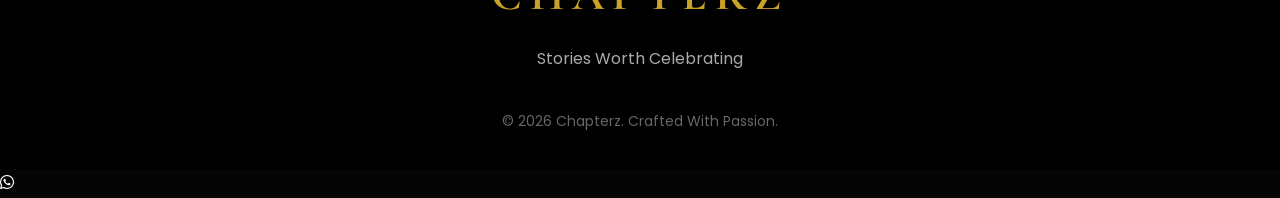
==== commit c8fce076: "Update index.html" ====
--- a/index.html
+++ b/index.html
@@ -503,467 +503,4 @@
 
 </html>
 
-    <meta name="viewport" content="width=device-width, initial-scale=1.0">
-
-    <title>CHAPTERZ | Stories Worth Celebrating</title>
-
-    <meta name="description"
-        content="Luxury Event & Experience Company based in Kerala.">
-
-    <meta name="theme-color"
-        content="#050505">
-
-    <link rel="icon"
-        href="logo.png">
-
-    <!-- Google Fonts -->
-
-    <link rel="preconnect"
-        href="https://fonts.googleapis.com">
-
-    <link rel="preconnect"
-        href="https://fonts.gstatic.com"
-        crossorigin>
-
-    <link href="https://fonts.googleapis.com/css2?family=Cormorant+Garamond:wght@400;500;600;700&family=Poppins:wght@300;400;500;600&display=swap"
-        rel="stylesheet">
-
-    <!-- Font Awesome -->
-
-    <link rel="stylesheet"
-        href="https://cdnjs.cloudflare.com/ajax/libs/font-awesome/6.7.2/css/all.min.css">
-
-    <!-- CSS -->
-
-    <link rel="stylesheet"
-        href="style.css">
-
-</head>
-
-<body>
-
-<!-- ===================================== -->
-<!-- PRELOADER -->
-<!-- ===================================== -->
-
-<div id="loader">
-
-    <div class="loader-content">
-
-        <img src="logo.png"
-            alt="Chapterz Logo">
-
-        <h1>CHAPTERZ</h1>
-
-        <p>Stories Worth Celebrating</p>
-
-        <div class="loader-line">
-
-            <span></span>
-
-        </div>
-
-    </div>
-
-</div>
-
-<!-- ===================================== -->
-<!-- HEADER -->
-<!-- ===================================== -->
-
-<header id="header">
-    <div class="container">
-
-        <a href="index.html" class="logo">
-            <img src="logo.png" alt="Chapterz Logo">
-            <span>CHAPTERZ</span>
-        </a>
-
-        <nav>
-            <a href="#home">Home</a>
-            <a href="#about">About</a>
-            <a href="#services">What We Do</a>
-            <a href="#contact">Contact</a>
-        </nav>
-
-        <a href="https://wa.me/917907222026" class="header-btn">
-            Let's Talk
-        </a>
-
-    </div>
-</header>
-
-<!-- ===================================== -->
-<!-- HERO -->
-<!-- ===================================== -->
-
-<section class="hero" id="home">
-
-    <div class="hero-overlay"></div>
-
-    <div class="hero-content">
-
-        <span class="hero-tag">
-            Premium Event & Experience Company
-        </span>
-
-        <h1>
-            Every Story
-            <br>
-            Begins With
-            <span>A Beautiful Chapter.</span>
-        </h1>
-
-        <p>
-            Creating unforgettable weddings, corporate events,
-            stage decorations and premium experiences with
-            elegance, creativity and trust.
-        </p>
-
-        <div class="hero-buttons">
-
-            <a href="#services" class="btn btn-primary">
-                Explore Services
-            </a>
-
-            <a href="#contact" class="btn btn-outline">
-                Contact Us
-            </a>
-
-        </div>
-
-    </div>
-
-    <div class="scroll-indicator">
-        <span></span>
-    </div>
-
-</section>
-<!-- ===================================== -->
-<!-- ABOUT -->
-<!-- ===================================== -->
-
-<section class="about" id="about">
-
-    <div class="container about-container">
-
-        <div class="about.logo.png">
-
-            <img src="about.logo.png" alt="About Chapterz">
-
-        </div>
-
-        <div class="about-content">
-
-            <span class="section-tag">
-                OUR STORY
-            </span>
-
-            <h2>
-
-                Every Event
-                <br>
-                Deserves More
-                Than Perfection.
-
-            </h2>
-
-            <p>
-
-                Chapterz is a premium event and experience company
-                dedicated to creating meaningful celebrations that
-                leave lasting impressions.
-
-            </p>
-
-            <p>
-
-                From intimate weddings to large-scale corporate
-                experiences, every detail is thoughtfully designed
-                to reflect your story with elegance and purpose.
-
-            </p>
-
-            <div class="about-stats">
-
-                <div class="stat">
-
-                    <h3>100+</h3>
-
-                    <p>Experiences</p>
-
-                </div>
-
-                <div class="stat">
-
-                    <h3>50+</h3>
-
-                    <p>Happy Clients</p>
-
-                </div>
-
-                <div class="stat">
-
-                    <h3>∞</h3>
-
-                    <p>Memories</p>
-
-                </div>
-
-            </div>
-
-        </div>
-
-    </div>
-
-</section>
-
-<!-- ===================================== -->
-<!-- SERVICES -->
-<!-- ===================================== -->
-
-<section class="services" id="services">
-
-    <div class="container">
-
-        <div class="section-heading">
-
-            <span class="section-tag">
-                WHAT WE DO
-            </span>
-
-            <h2>
-
-                Crafted With Passion.
-                <br>
-                Delivered With Excellence.
-
-            </h2>
-
-        </div>
-
-        <div class="service-grid">
-
-            <article class="service-card">
-
-                <i class="fa-solid fa-champagne-glasses"></i>
-
-                <h3>Luxury Weddings</h3>
-
-                <p>
-                    Elegant wedding experiences tailored to your story.
-                </p>
-
-            </article>
-
-            <article class="service-card">
-
-                <i class="fa-solid fa-building"></i>
-
-                <h3>Corporate Events</h3>
-
-                <p>
-                    Professional events that elevate your brand.
-                </p>
-
-            </article>
-
-            <article class="service-card">
-
-                <i class="fa-solid fa-bullhorn"></i>
-
-                <h3>Product Launches</h3>
-
-                <p>
-                    Launch your ideas with unforgettable impact.
-                </p>
-
-            </article>
-
-           <a href="stage-decoration.html" ="service-card">
-
-    <i class="fa-solid fa-gem"></i>
-
-    <h3>Stage Decorations</h3>
-
-    <p>
-        Elegant stage designs crafted to create unforgettable experiences.
-    </p>
-
-</a>
-
-            </article>
-
-            <article class="service-card">
-
-                <i class="fa-solid fa-camera"></i>
-
-                <h3>Media & PR</h3>
-
-                <p>
-                    Content, branding and publicity beyond the event itself.
-                </p>
-
-            </article>
-
-            <article class="service-card">
-
-                <i class="fa-solid fa-sparkles"></i>
-
-                <h3>Private Celebrations</h3>
-
-                <p>
-                    Birthdays, anniversaries and milestone moments with style.
-                </p>
-
-            </article>
-
-        </div>
-
-    </div>
-
-
-</section>
-
-<!-- ===================================== -->
-<!-- CALL TO ACTION -->
-<!-- ===================================== -->
-
-  
-
-</section>
-
-<section class="cta">
-
-    <div class="container">
-
-        <span class="section-tag">
-            LET'S CREATE
-        </span>
-
-        <h2>
-
-            Every Story
-            Deserves
-            A Beautiful Beginning.
-
-        </h2>
-
-        <p>
-
-            Let's transform your vision into an unforgettable experience.
-
-        </p>
-
-        <a href="https://wa.me/917907222026"
-           class="btn btn-primary">
-
-            Start Your Story
-
-        </a>
-
-    </div>
-
-</section>
-
-<!-- ===================================== -->
-<!-- CONTACT -->
-<!-- ===================================== -->
-
-<section class="contact" id="contact">
-
-    <div class="container">
-
-        <div class="section-heading">
-
-            <span class="section-tag">
-                CONTACT
-            </span>
-
-            <h2>
-
-                Let's Build
-                Your Next Chapter.
-
-            </h2>
-
-        </div>
-
-        <div class="contact-box">
-
-            <div class="contact-item">
-
-                <i class="fa-solid fa-phone"></i>
-
-                <h3>Call Us</h3>
-
-                <a href="tel:+917907222026">
-                    +91 79072 22026
-                </a>
-
-            </div>
-
-            <div class="contact-item">
-
-                <i class="fa-brands fa-whatsapp"></i>
-
-                <h3>WhatsApp</h3>
-
-                <a href="https://wa.me/917907222026">
-                    Chat With Us
-                </a>
-
-            </div>
-
-            <div class="contact-item">
-
-                <i class="fa-solid fa-location-dot"></i>
-
-                <h3>Location</h3>
-
-                <p>Kerala, India</p>
-
-            </div>
-
-        </div>
-
-    </div>
-
-</section>
-
-<!-- ===================================== -->
-<!-- FOOTER -->
-<!-- ===================================== -->
-
-<footer>
-
-    <div class="container">
-
-        <img src="logo.png"
-             alt="Chapterz Logo"
-             class="footer-logo">
-
-        <h2>CHAPTERZ</h2>
-
-        <p>
-
-            Stories Worth Celebrating
-
-        </p>
-
-        <p class="copyright">
-
-            © 2020 Chapterz.
-            Crafted With Passion.
-
-        </p>
-
-    </div>
-
-</footer>
-
-<script src="script.js"></script>
-
-</body>
-
-</html>
+    
--- a/style.css
+++ b/style.css
@@ -1617,3 +1617,17 @@
     min-height:100vh;
     padding-top:120px;
 }
+
+.service-card{
+    text-decoration:none;
+    color:inherit;
+    transition:.4s;
+}
+
+.service-card:hover{
+    transform:translateY(-10px);
+}
+
+.service-card p{
+    color:#cfcfcf;
+}
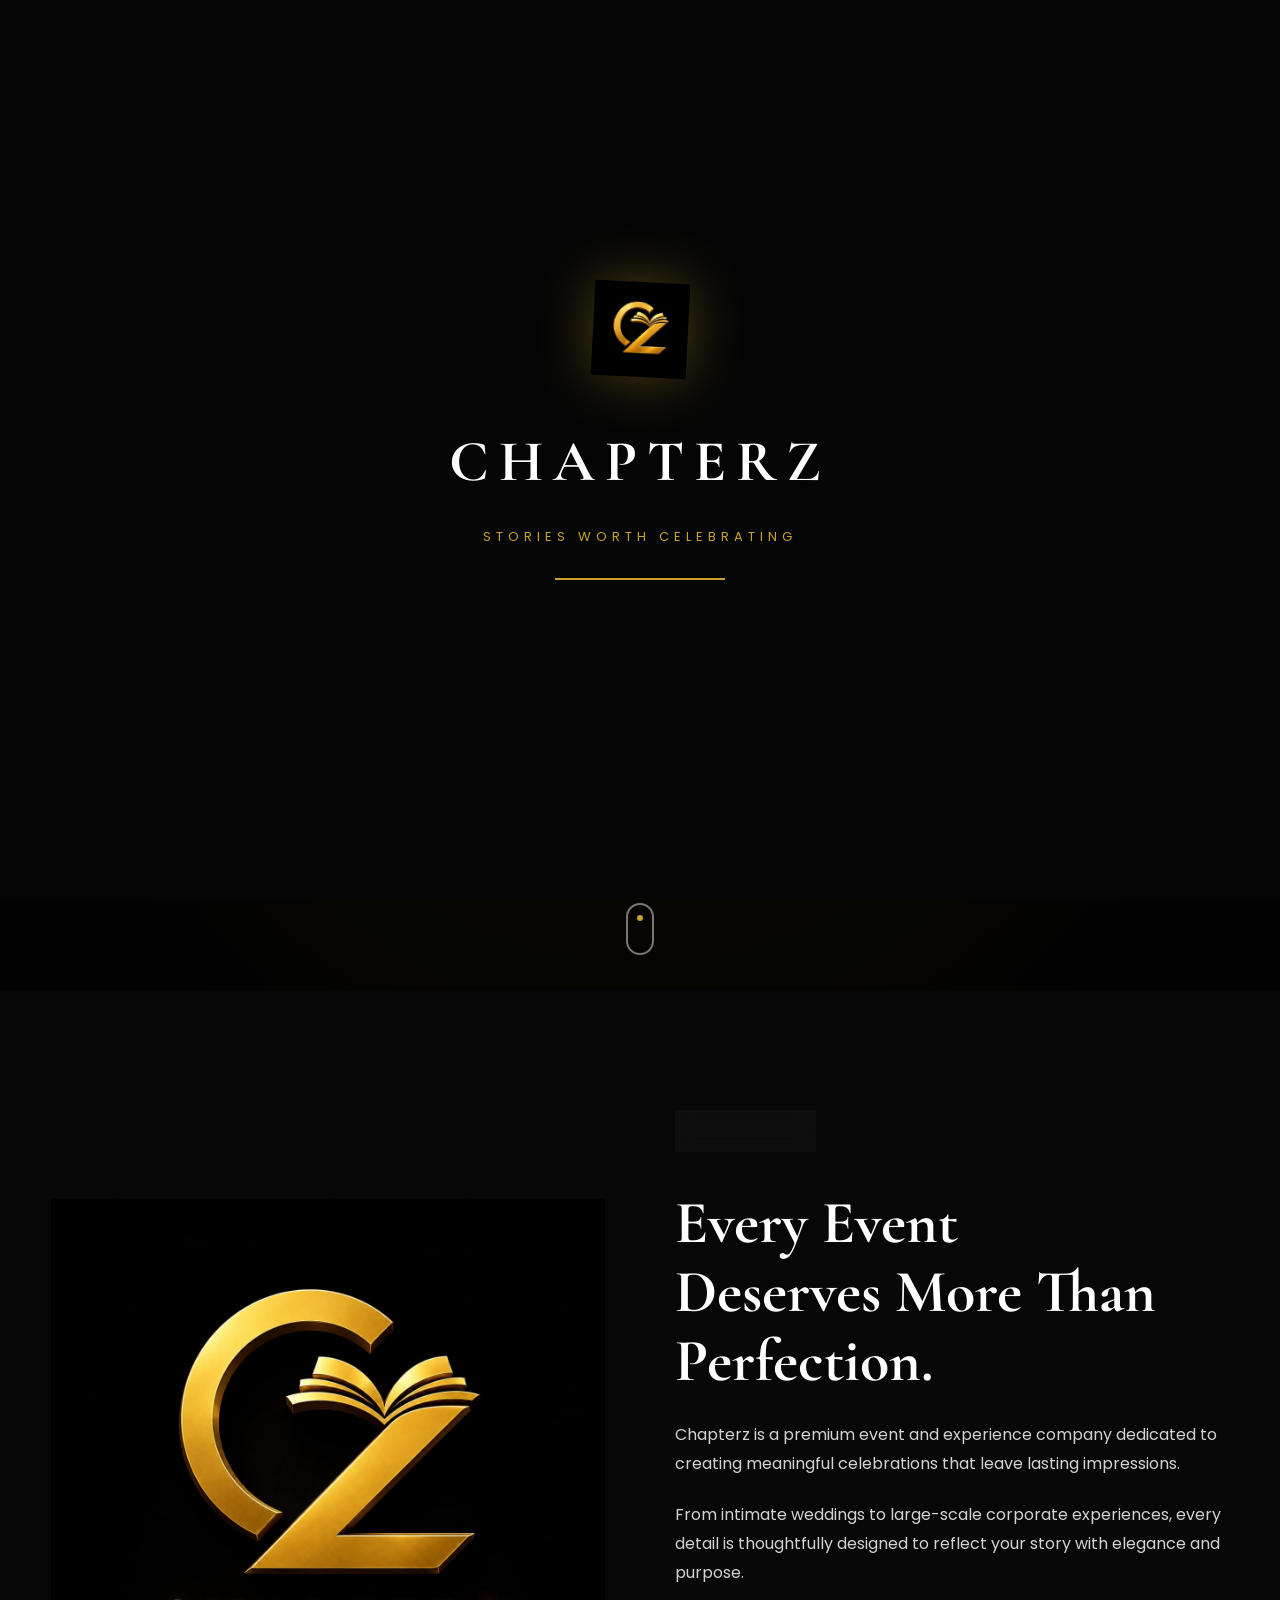
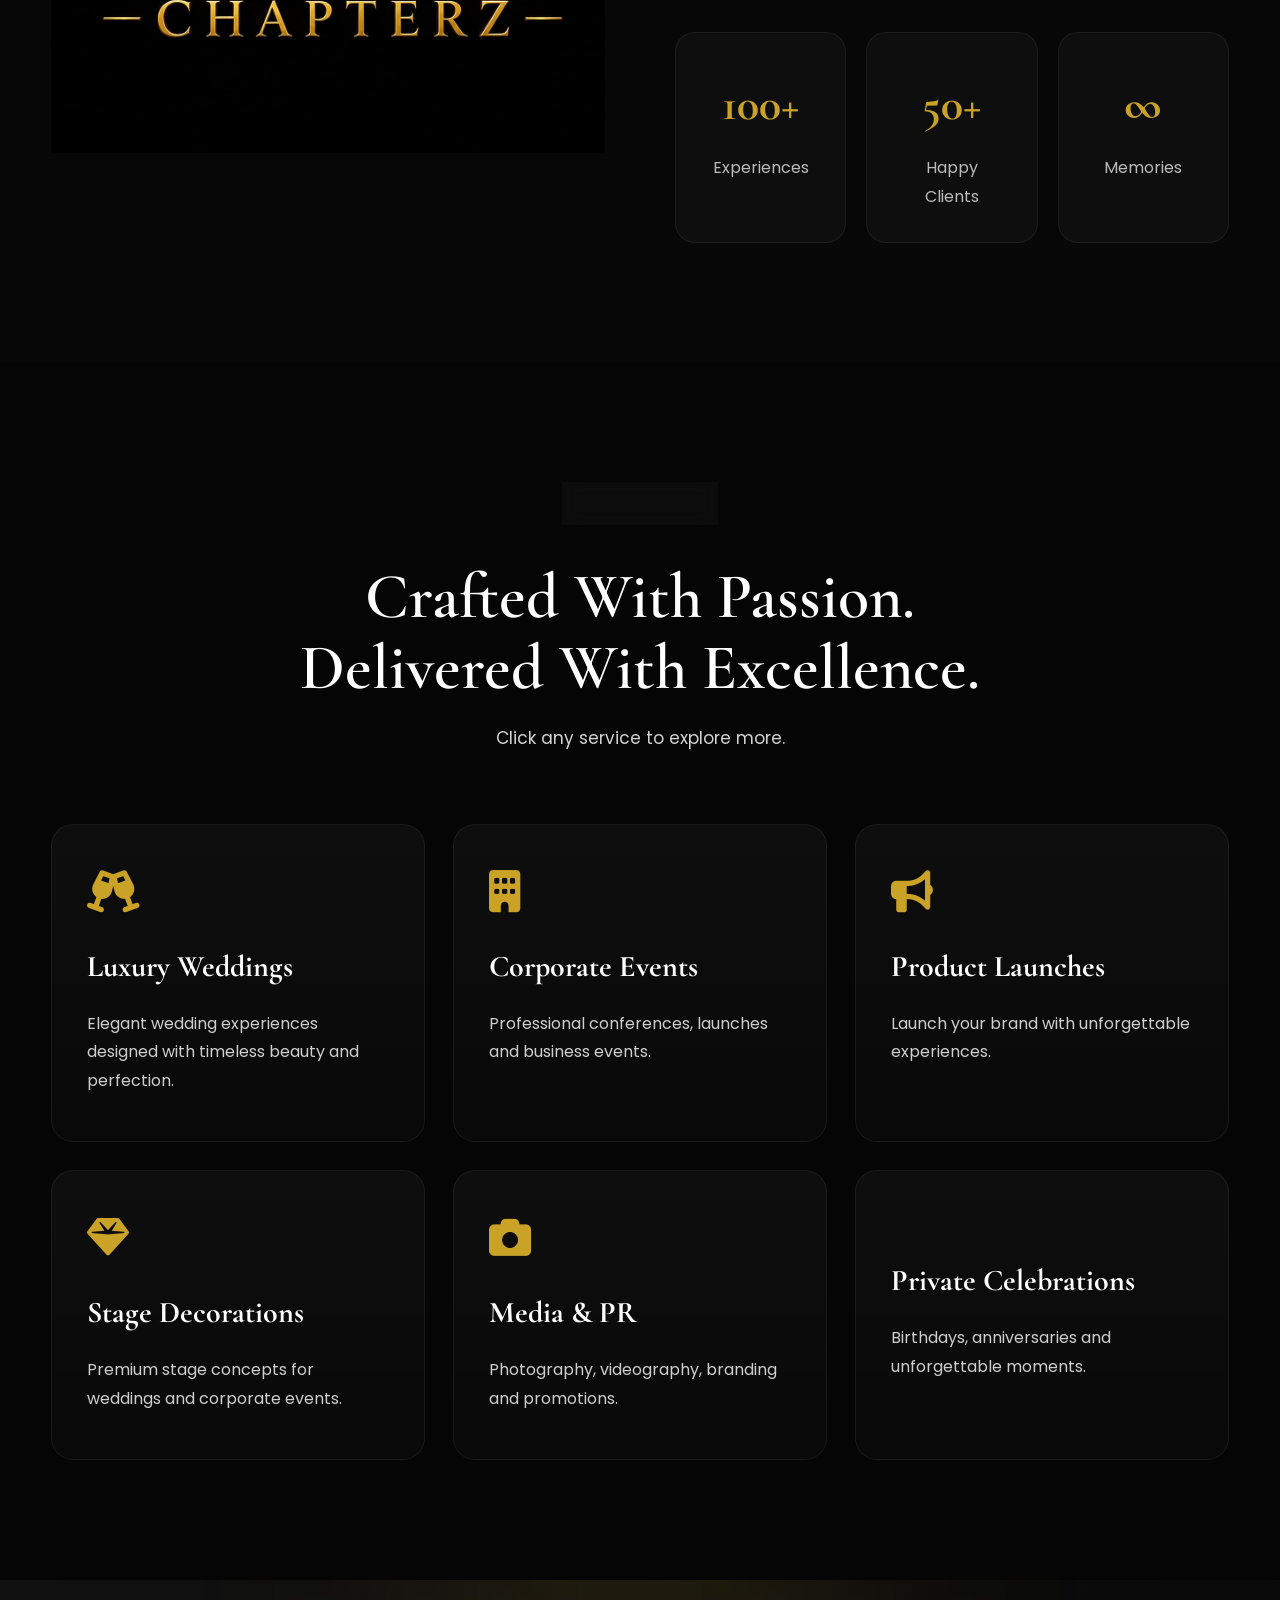
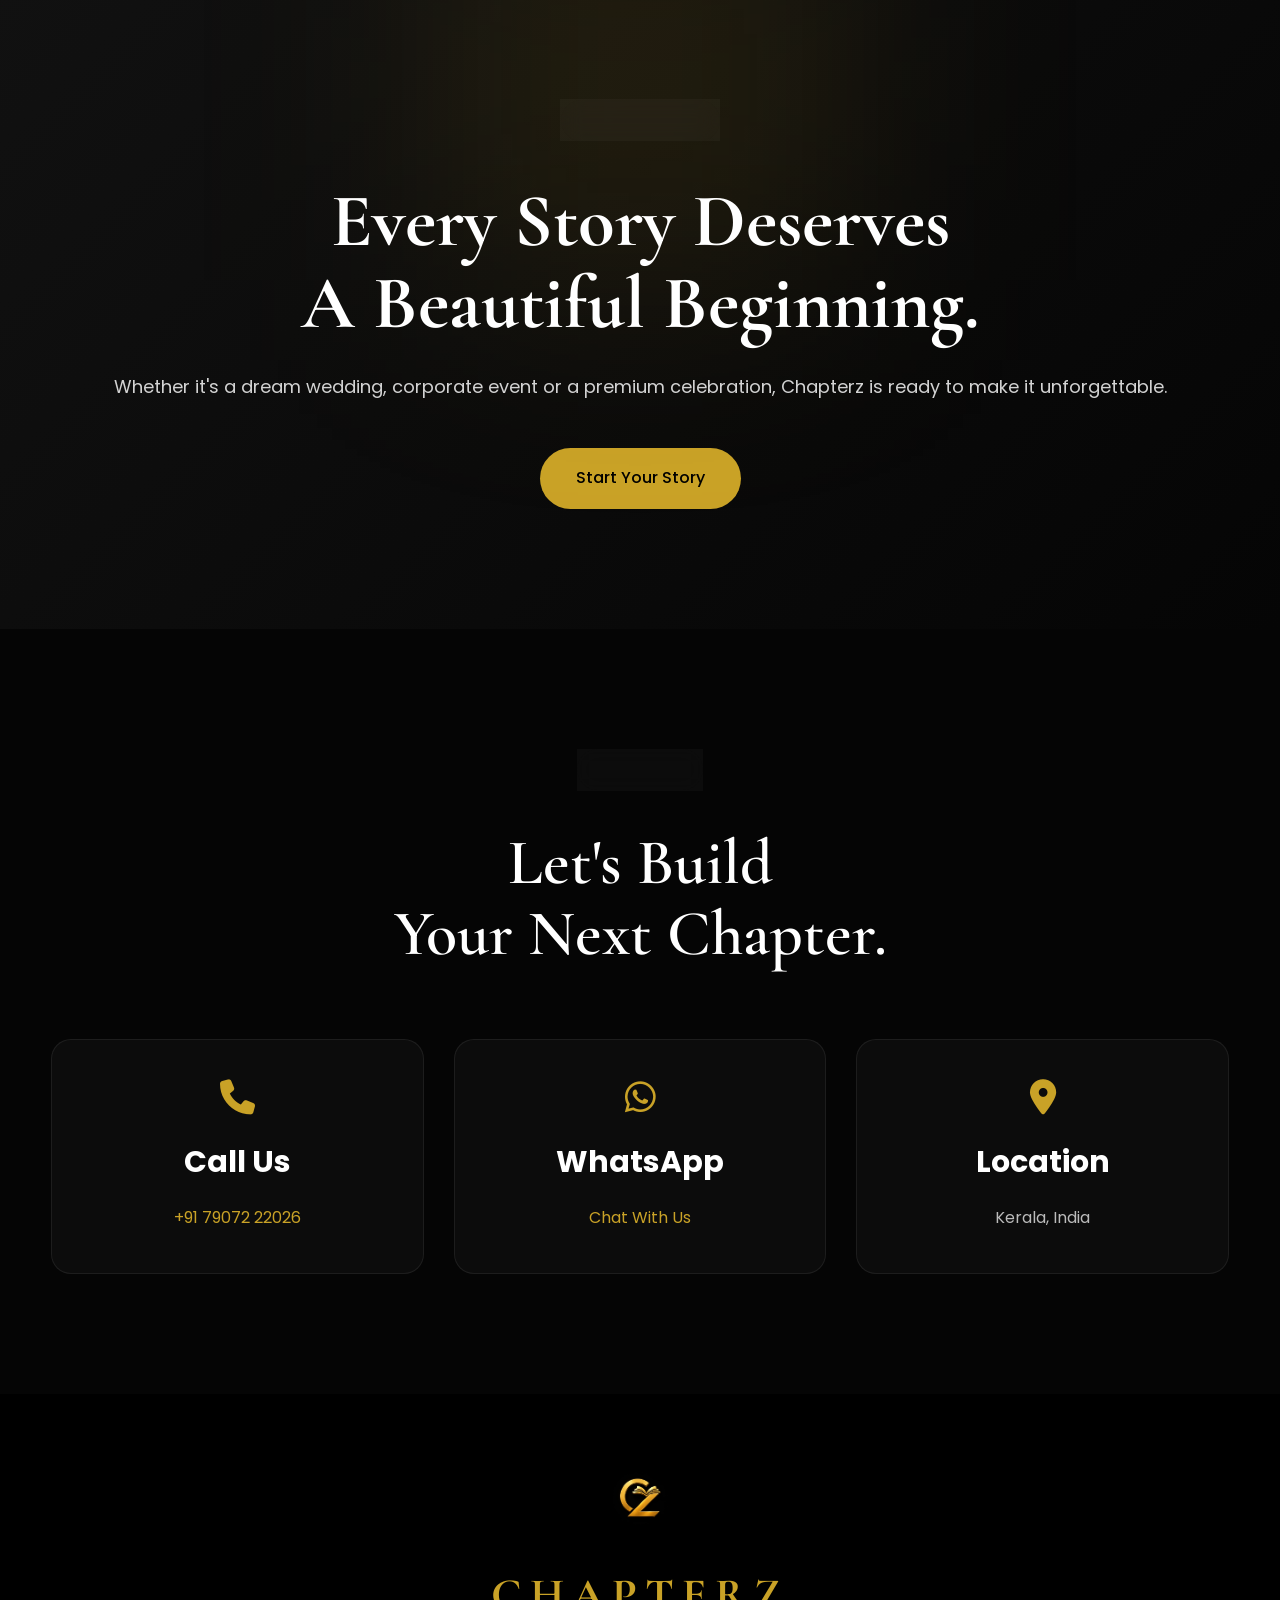
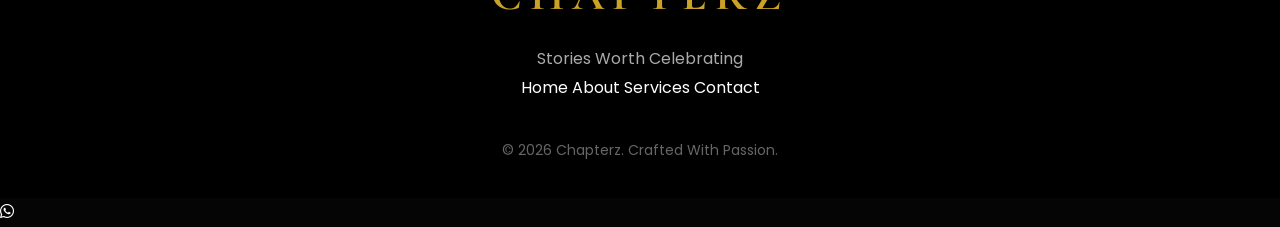
==== commit de9adba9: "Refactor call to action section and footer links" ====
--- a/index.html
+++ b/index.html
@@ -367,7 +367,6 @@
 <!-- CALL TO ACTION -->
 <!-- ===================================== -->
 
-   
 <section class="cta">
 
     <div class="container">
@@ -377,24 +376,19 @@
         </span>
 
         <h2>
-
-            Every Story
-            Deserves
+            Every Story Deserves
+            <br>
             A Beautiful Beginning.
-
         </h2>
 
         <p>
-
-            Let's transform your vision into an unforgettable experience.
-
+            Whether it's a dream wedding, corporate event or a
+            premium celebration, Chapterz is ready to make it unforgettable.
         </p>
 
         <a href="https://wa.me/917907222026"
            class="btn btn-primary">
-
             Start Your Story
-
         </a>
 
     </div>
@@ -416,10 +410,9 @@
             </span>
 
             <h2>
-
                 Let's Build
+                <br>
                 Your Next Chapter.
-
             </h2>
 
         </div>
@@ -475,22 +468,27 @@
     <div class="container">
 
         <img src="logo.png"
-             alt="Chapterz Logo"
-             class="footer-logo">
+             class="footer-logo"
+             alt="Chapterz Logo">
 
         <h2>CHAPTERZ</h2>
 
         <p>
-
             Stories Worth Celebrating
-
         </p>
 
+        <div class="footer-links">
+
+            <a href="index.html">Home</a>
+            <a href="#about">About</a>
+            <a href="#services">Services</a>
+            <a href="#contact">Contact</a>
+
+        </div>
+
         <p class="copyright">
-
-            © 2026 Chapterz.
-            Crafted With Passion.
-
+            © 2026 CHAPTERZ.
+            All Rights Reserved.
         </p>
 
     </div>
@@ -500,7 +498,6 @@
 <script src="script.js"></script>
 
 </body>
-
 </html>
 
     
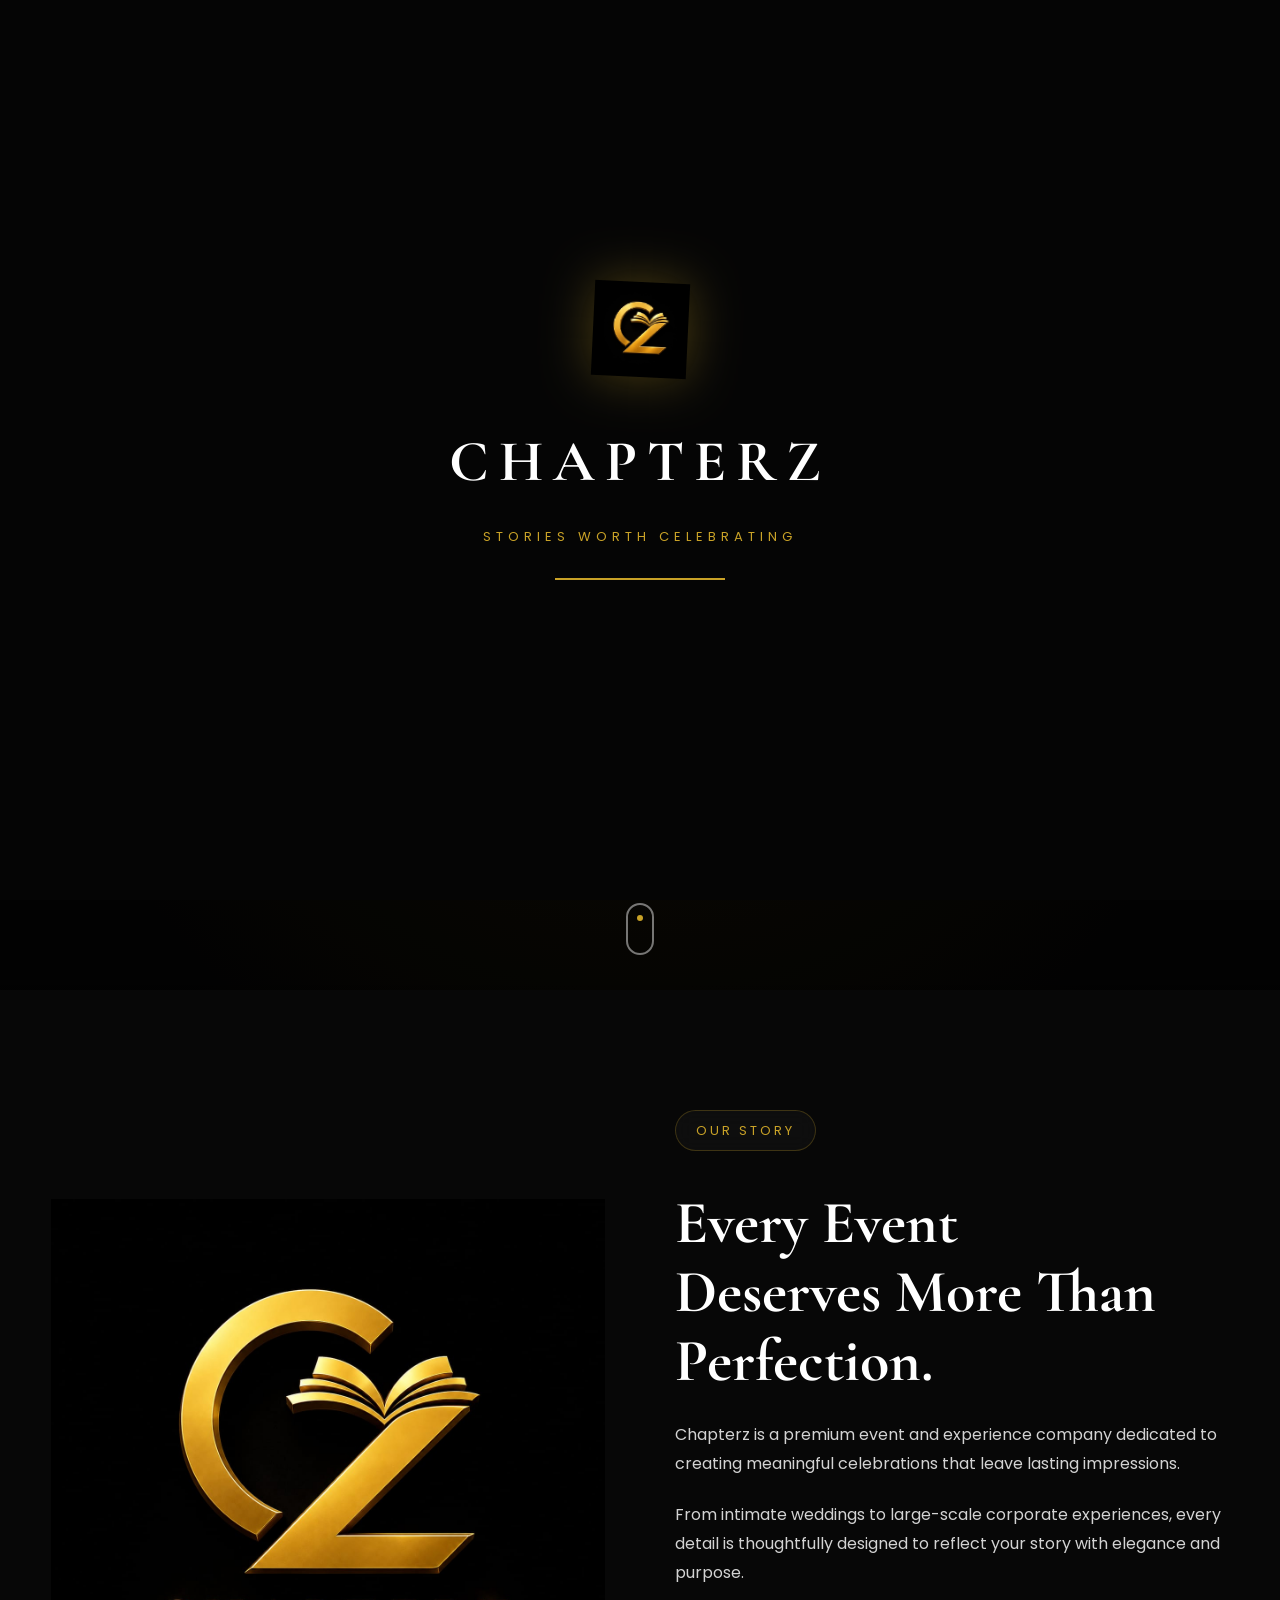
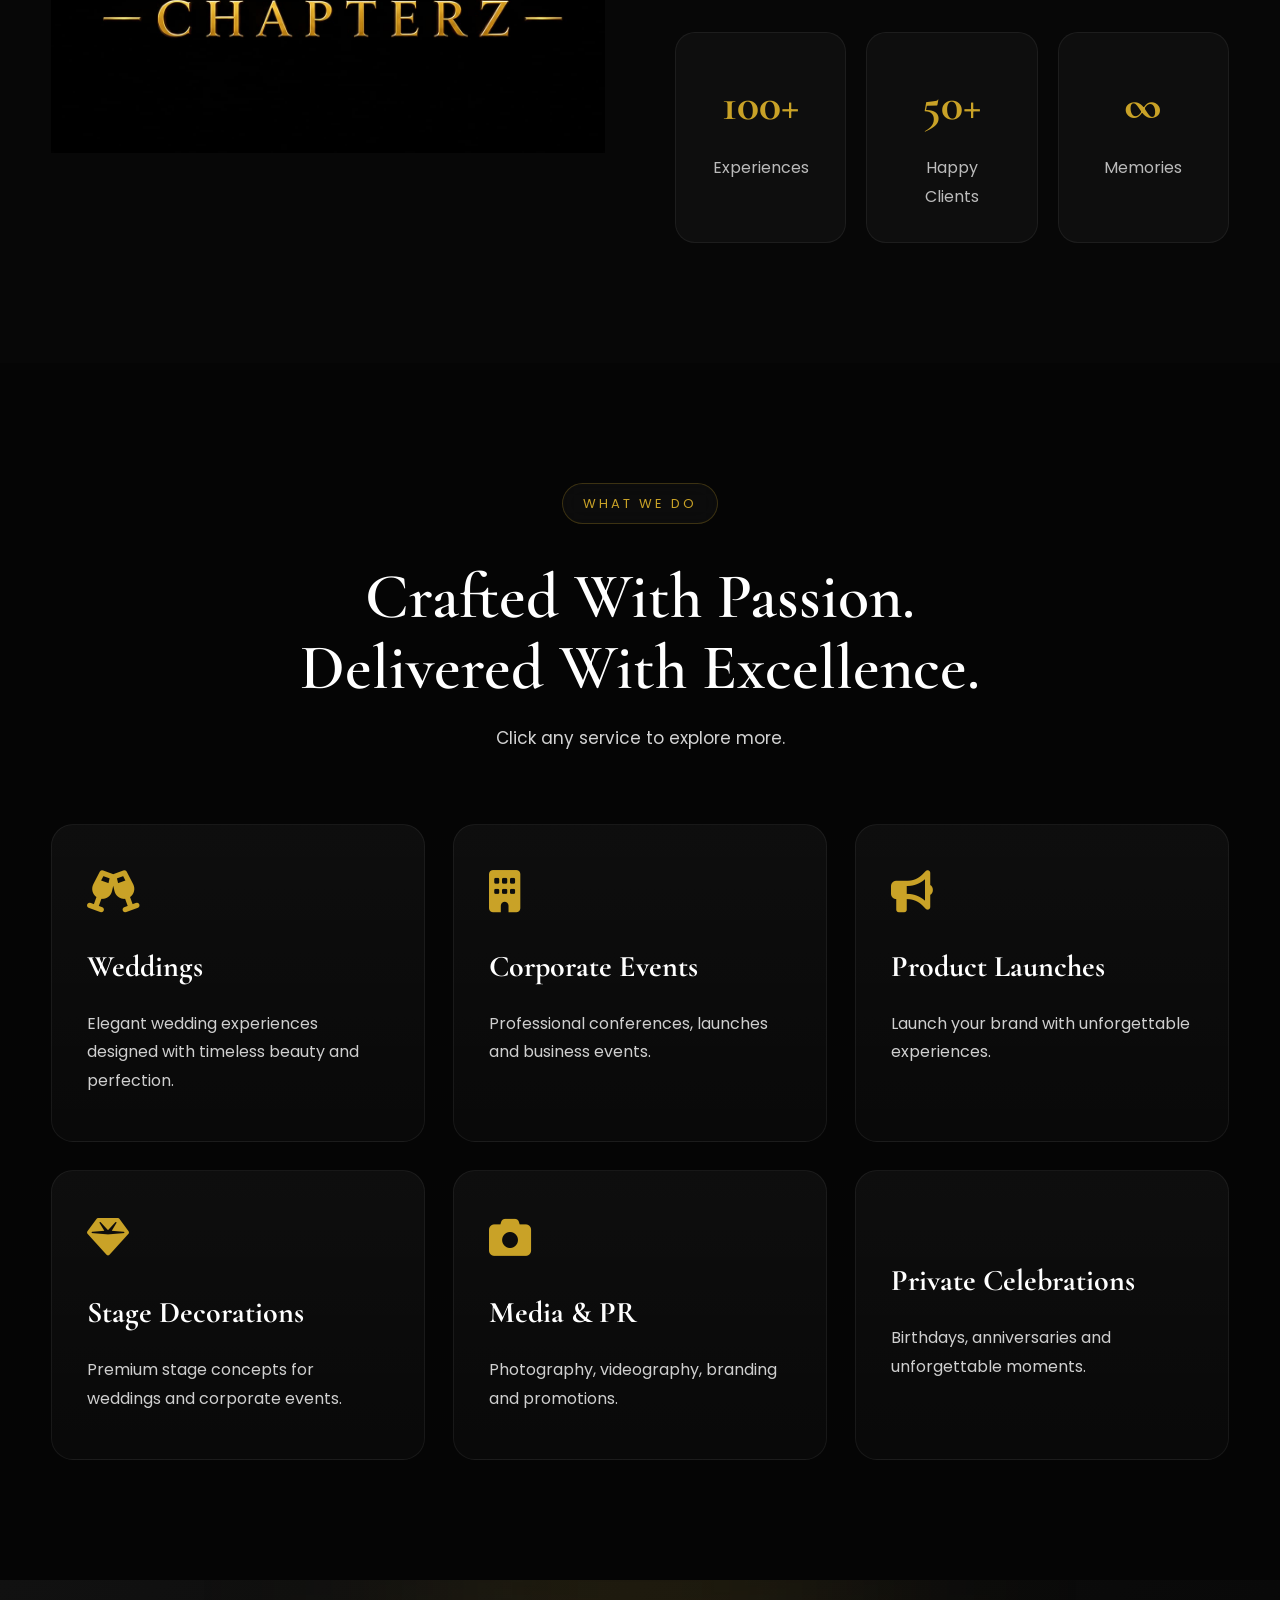
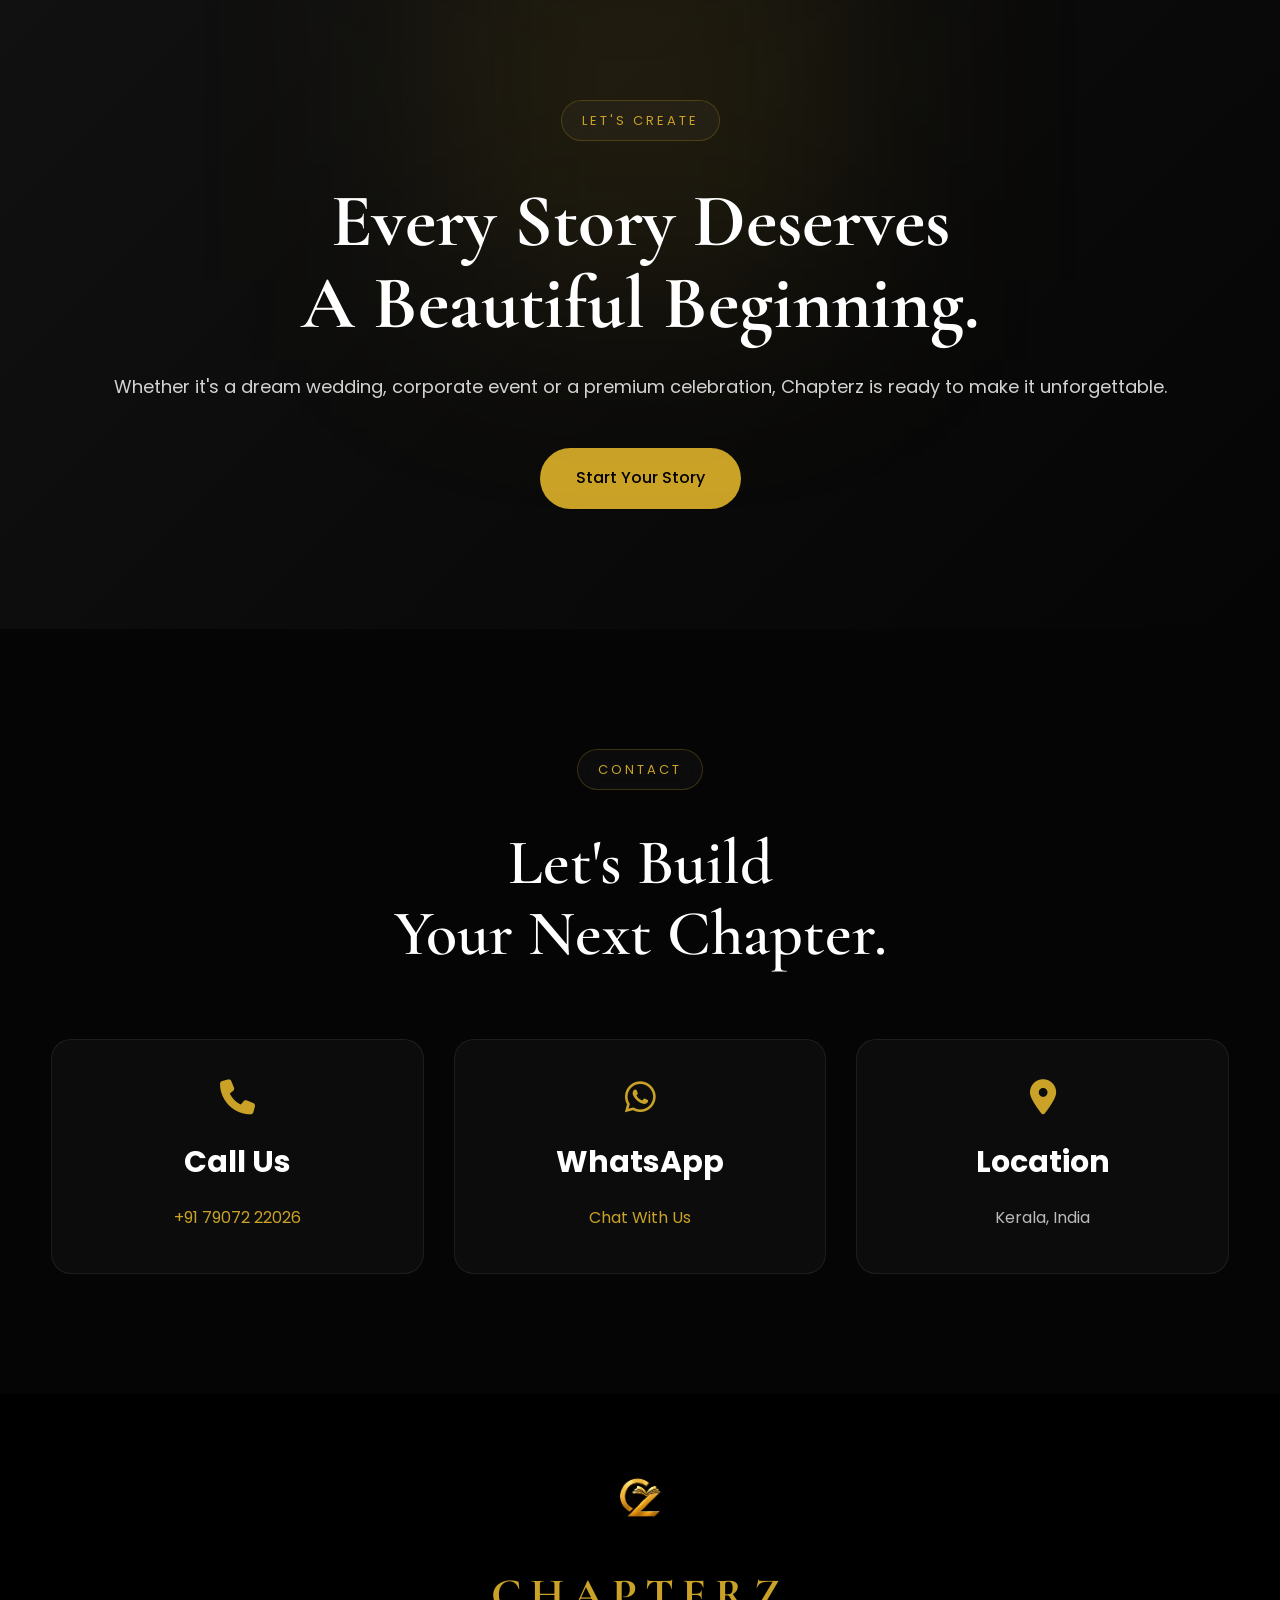
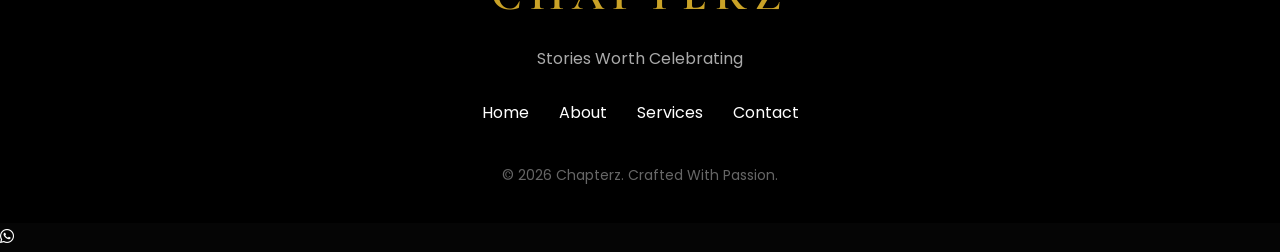
==== commit 475b9708: "Update meta description and wedding link text" ====
--- a/index.html
+++ b/index.html
@@ -17,7 +17,7 @@
     <title>CHAPTERZ | Stories Worth Celebrating</title>
 
     <meta name="description"
-        content="Luxury Event & Experience Company based in Kerala.">
+        content="Event & Experience Company based in Kerala.">
 
     <meta name="theme-color"
         content="#050505">
@@ -291,10 +291,10 @@
 
         <div class="service-grid">
 
-            <a href="luxury-weddings.html" class="service-card">
+            <a href="Weddings.html" class="service-card">
                 <i class="fa-solid fa-champagne-glasses"></i>
 
-                <h3>Luxury Weddings</h3>
+                <h3> Weddings</h3>
 
                 <p>
                     Elegant wedding experiences designed
--- a/style.css
+++ b/style.css
@@ -21,7 +21,173 @@
 scroll-behavior:smooth;
 overflow-x:hidden;
 }
-
+/* =======================================
+LUXURY WEDDING HERO
+======================================= */
+
+.wedding-hero{
+
+height:100vh;
+
+background:url("wedding-hero.jpg") center center/cover no-repeat;
+
+position:relative;
+
+display:flex;
+
+justify-content:center;
+
+align-items:center;
+
+text-align:center;
+
+overflow:hidden;
+
+}
+
+.wedding-hero::before{
+
+content:"";
+
+position:absolute;
+
+inset:0;
+
+background:linear-gradient(
+
+to bottom,
+
+rgba(0,0,0,.45),
+
+rgba(0,0,0,.70)
+
+);
+
+}
+
+.wedding-hero .hero-content{
+
+position:relative;
+
+z-index:2;
+
+max-width:900px;
+
+padding:20px;
+
+}
+
+.hero-subtitle{
+
+letter-spacing:6px;
+
+color:#D4AF37;
+
+font-size:15px;
+
+margin-bottom:20px;
+
+}
+
+.wedding-hero h1{
+
+font-family:"Cormorant Garamond",serif;
+
+font-size:78px;
+
+font-weight:700;
+
+line-height:1.1;
+
+color:#fff;
+
+}
+
+.wedding-hero h1 span{
+
+color:#D4AF37;
+
+}
+
+.hero-description{
+
+margin:35px auto;
+
+max-width:700px;
+
+font-size:18px;
+
+line-height:1.9;
+
+color:#ddd;
+
+}
+
+.hero-buttons{
+
+display:flex;
+
+justify-content:center;
+
+gap:20px;
+
+margin-top:40px;
+
+flex-wrap:wrap;
+
+}
+
+.scroll-down{
+
+position:absolute;
+
+bottom:35px;
+
+left:50%;
+
+transform:translateX(-50%);
+
+}
+
+.scroll-down span{
+
+display:block;
+
+width:2px;
+
+height:60px;
+
+background:#D4AF37;
+
+animation:scroll 2s infinite;
+
+}
+
+@keyframes scroll{
+
+0%{
+
+opacity:0;
+
+transform:translateY(-10px);
+
+}
+
+50%{
+
+opacity:1;
+
+}
+
+100%{
+
+opacity:0;
+
+transform:translateY(20px);
+
+}
+
+}
 body{
 
 background:#050505;
@@ -1631,3 +1797,68 @@
 .service-card p{
     color:#cfcfcf;
 }
+
+.footer-links{
+    display:flex;
+    justify-content:center;
+    gap:30px;
+    margin:25px 0;
+    flex-wrap:wrap;
+}
+
+.footer-links a{
+    color:#fff;
+    text-decoration:none;
+    transition:.3s;
+}
+
+.footer-links a:hover{
+    color:#d4af37;
+}
+
+.service-hero{
+background:url("wedding-banner.jpg") center center/cover no-repeat;
+min-height:80vh;
+display:flex;
+align-items:center;
+justify-content:center;
+text-align:center;
+}
+
+.service-hero .hero-content{
+max-width:800px;
+}
+
+.service-hero h1{
+font-size:65px;
+}
+
+.service-hero p{
+max-width:700px;
+margin:auto;
+}
+.gallery{
+    padding:100px 0;
+}
+
+.gallery-grid{
+    display:grid;
+    grid-template-columns:repeat(auto-fit,minmax(320px,1fr));
+    gap:25px;
+}
+
+.gallery-item{
+    overflow:hidden;
+    border-radius:20px;
+}
+
+.gallery-item img{
+    width:100%;
+    height:320px;
+    object-fit:cover;
+    transition:.5s;
+}
+
+.gallery-item:hover img{
+    transform:scale(1.08);
+}
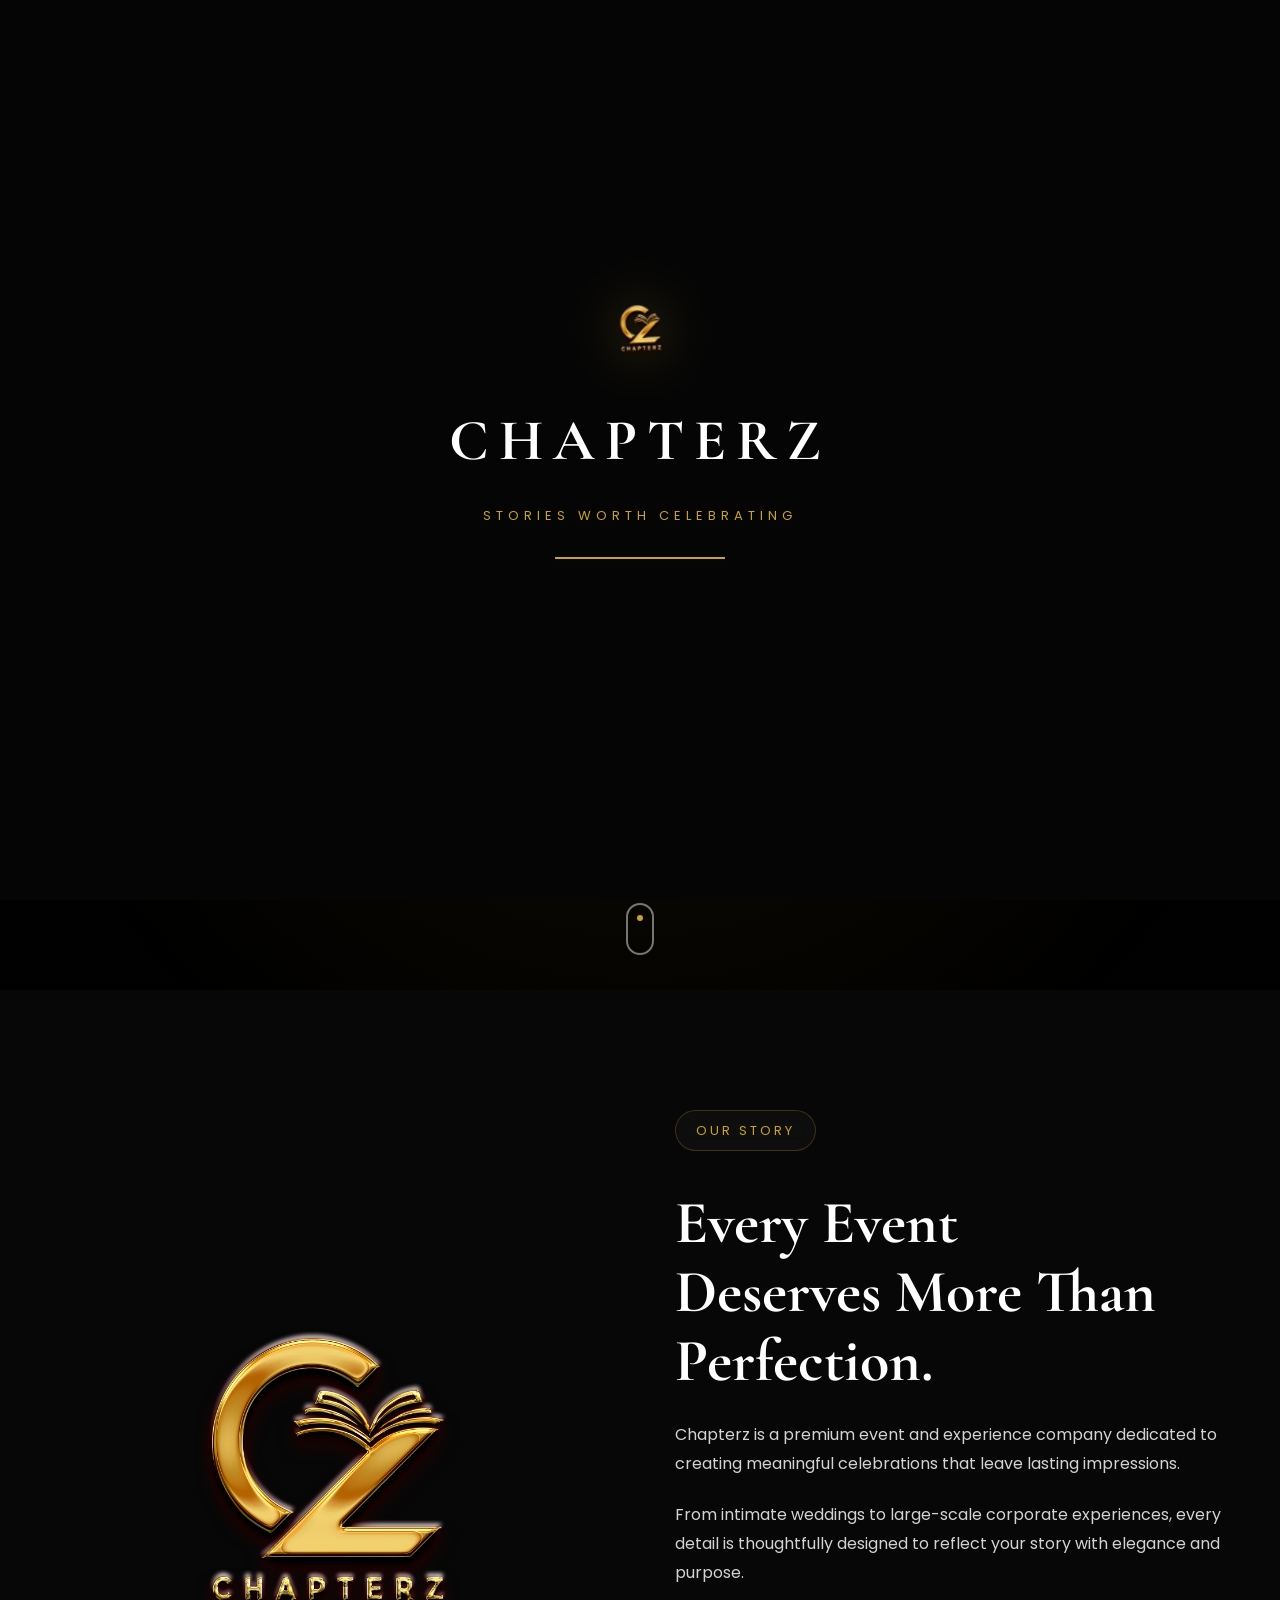
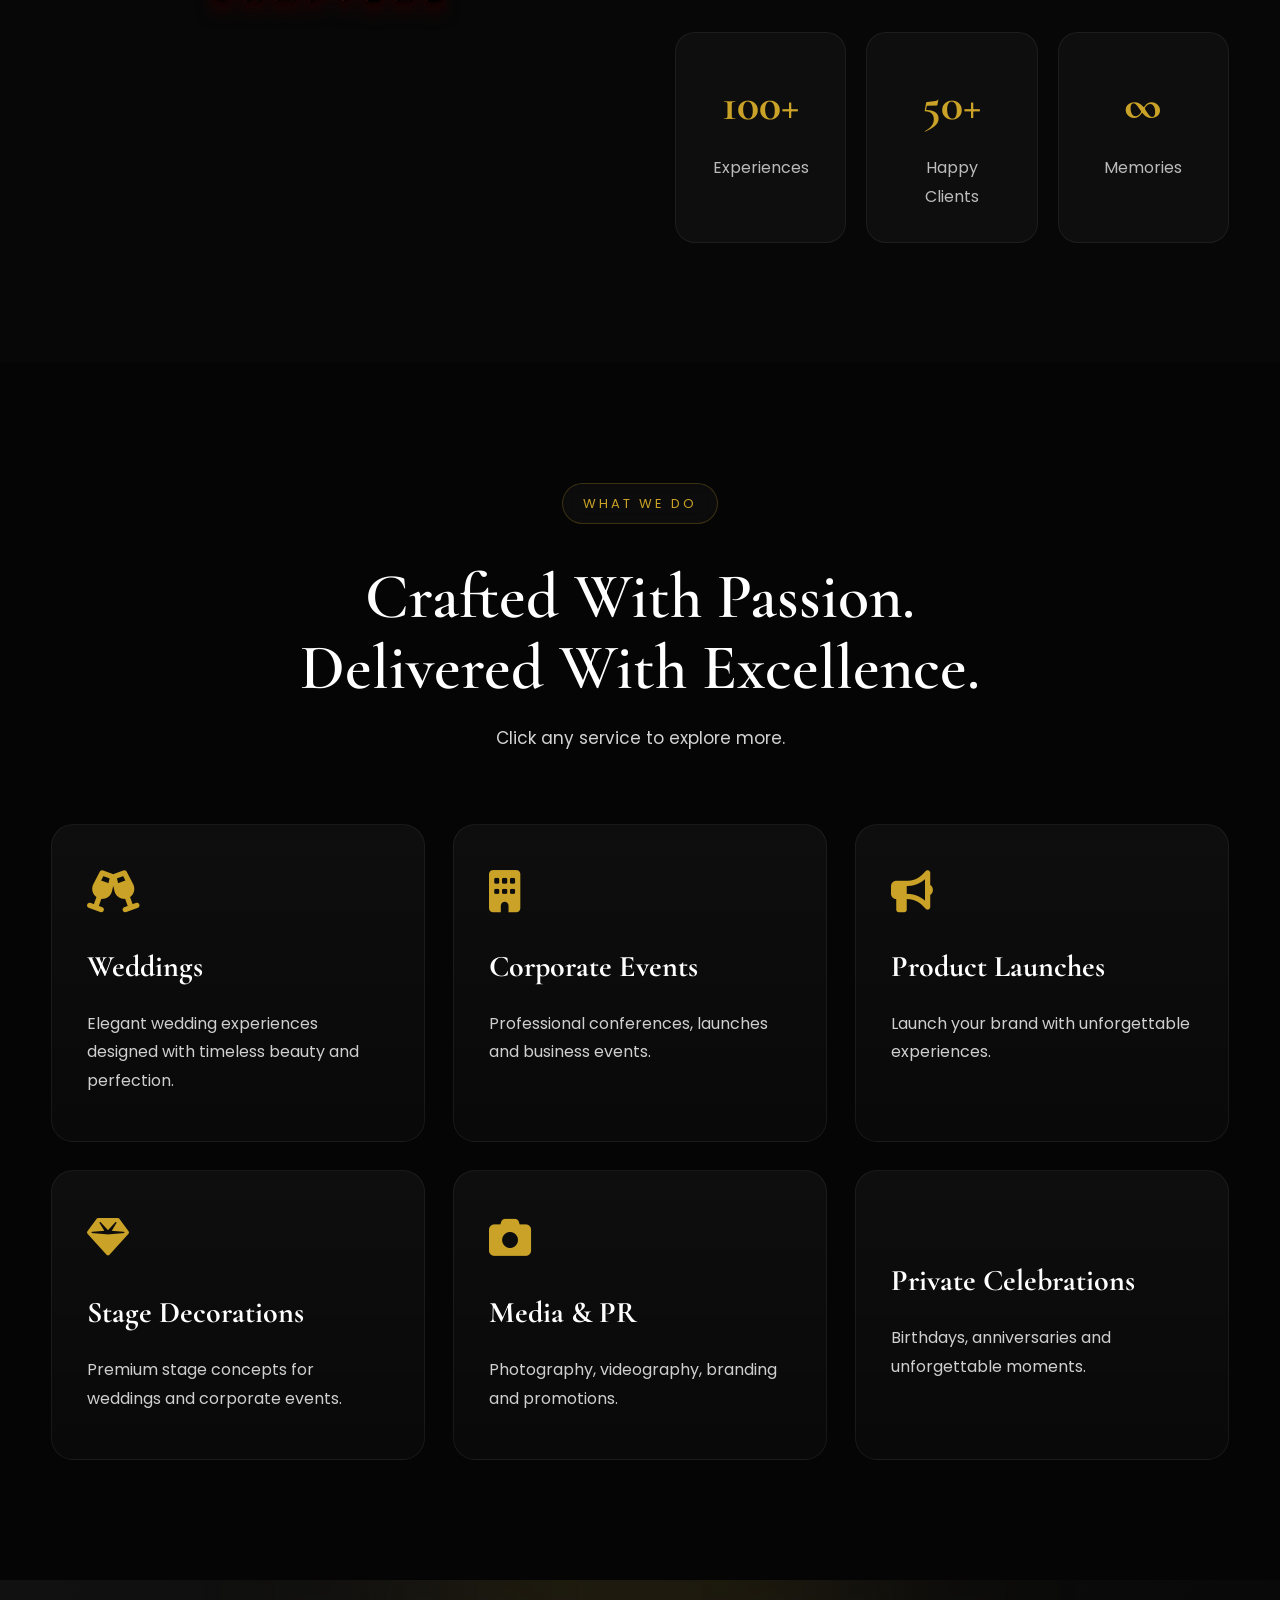
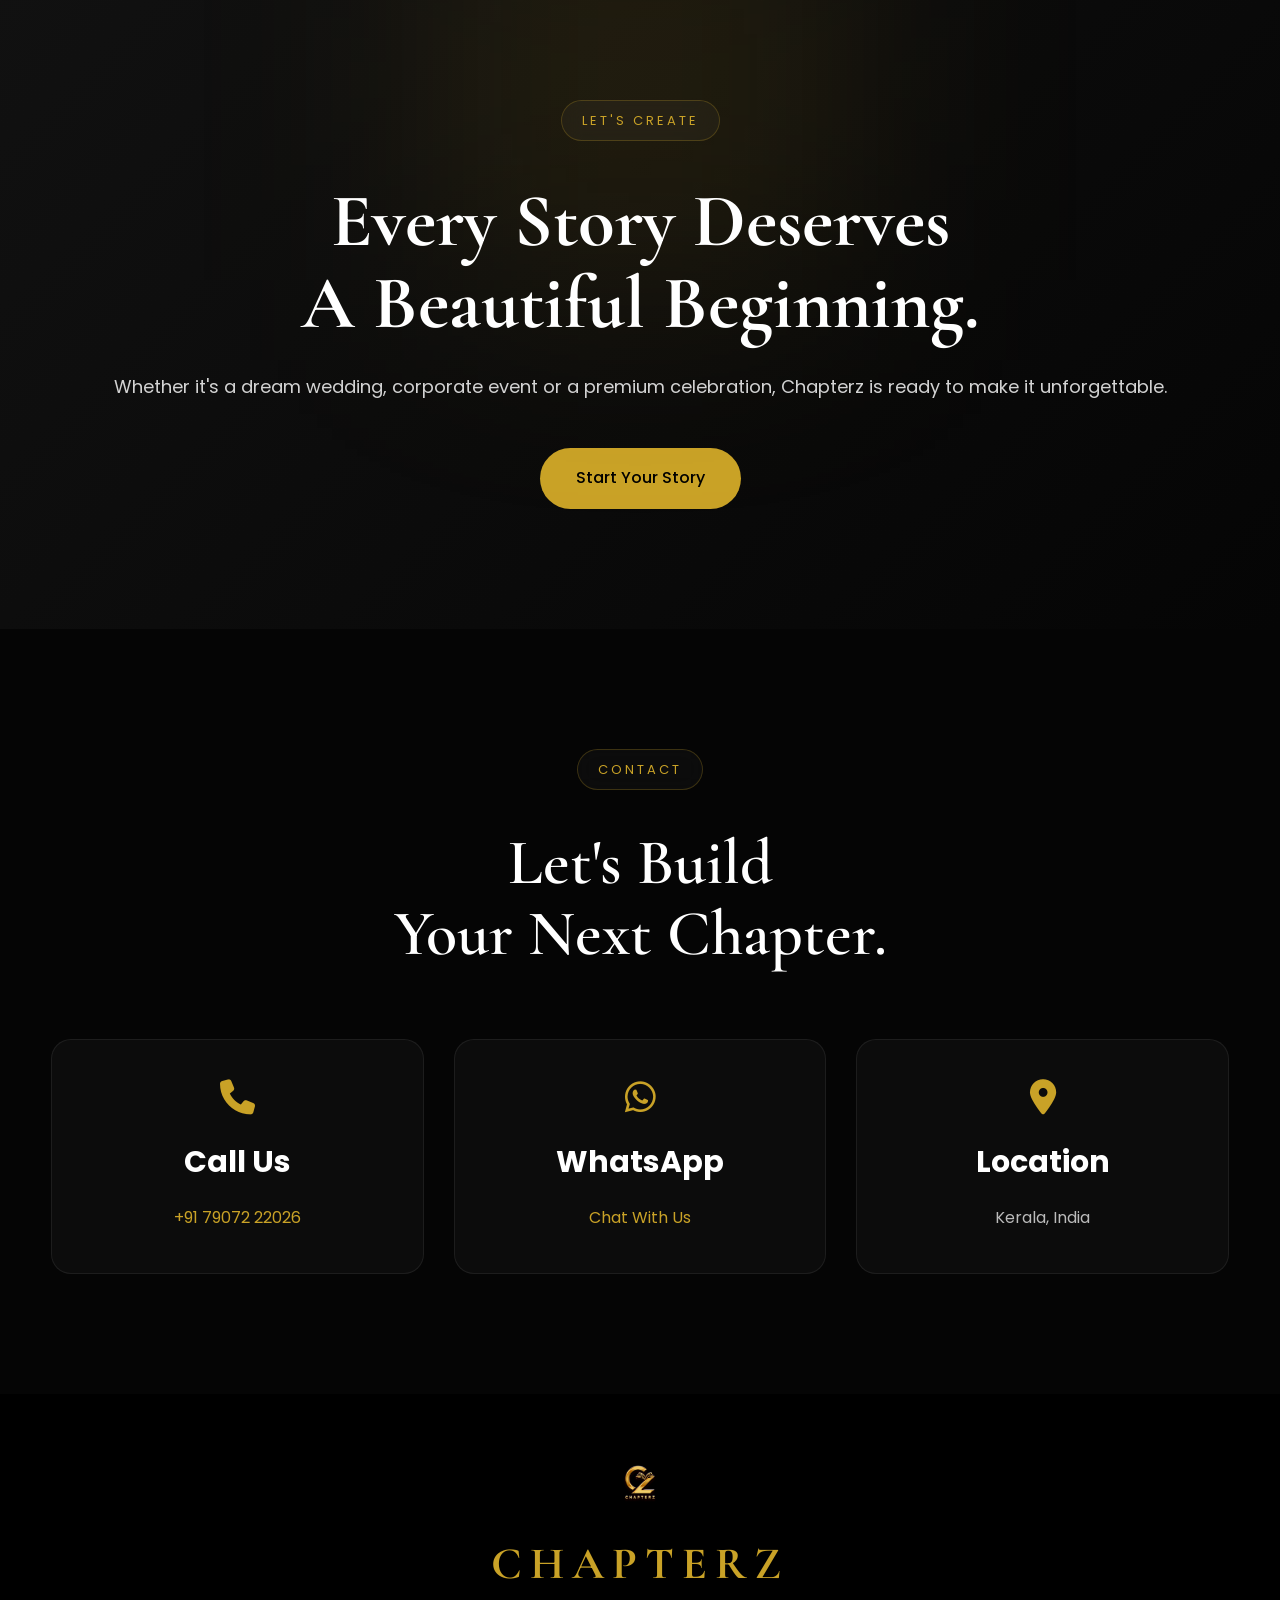
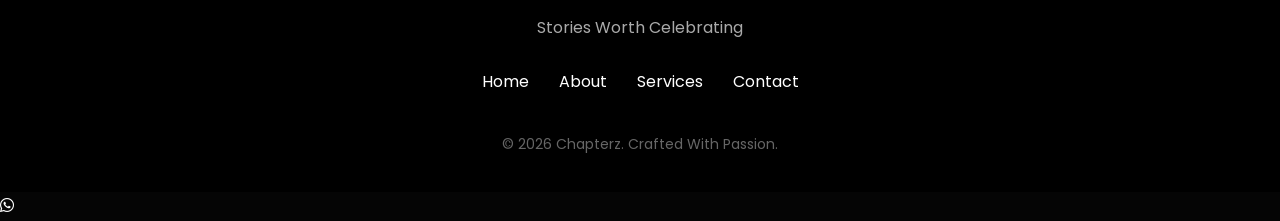
==== commit 68241a59: "Update hero tag text in index.html" ====
--- a/index.html
+++ b/index.html
@@ -132,7 +132,7 @@
 
         <span class="hero-tag">
 
-            Premium Event & Experience Company
+           Event & Experience Company
 
         </span>
 
--- a/style.css
+++ b/style.css
@@ -590,7 +590,9 @@
 }
 
 .hero-overlay{
-
+.hero-overlay{
+    pointer-events:none;
+}
 position:absolute;
 
 inset:0;
@@ -1862,3 +1864,194 @@
 .gallery-item:hover img{
     transform:scale(1.08);
 }
+/* =======================================
+LUXURY WEDDING HERO
+======================================= */
+
+.wedding-hero{
+
+height:100vh;
+
+background:url("wedding-hero.jpg") center center/cover no-repeat;
+
+position:relative;
+
+display:flex;
+
+justify-content:center;
+
+align-items:center;
+
+text-align:center;
+
+overflow:hidden;
+
+}
+
+.wedding-hero::before{
+
+content:"";
+
+position:absolute;
+
+inset:0;
+
+background:linear-gradient(
+
+to bottom,
+
+rgba(0,0,0,.45),
+
+rgba(0,0,0,.70)
+
+);
+
+}
+
+.wedding-hero .hero-content{
+
+position:relative;
+
+z-index:2;
+
+max-width:900px;
+
+padding:20px;
+
+}
+
+.hero-subtitle{
+
+letter-spacing:6px;
+
+color:#D4AF37;
+
+font-size:15px;
+
+margin-bottom:20px;
+
+}
+
+.wedding-hero h1{
+
+font-family:"Cormorant Garamond",serif;
+
+font-size:78px;
+
+font-weight:700;
+
+line-height:1.1;
+
+color:#fff;
+
+}
+
+.wedding-hero h1 span{
+
+color:#D4AF37;
+
+}
+
+.hero-description{
+
+margin:35px auto;
+
+max-width:700px;
+
+font-size:18px;
+
+line-height:1.9;
+
+color:#ddd;
+
+}
+
+.hero-buttons{
+
+display:flex;
+
+justify-content:center;
+
+gap:20px;
+
+margin-top:40px;
+
+flex-wrap:wrap;
+
+}
+
+.scroll-down{
+
+position:absolute;
+
+bottom:35px;
+
+left:50%;
+
+transform:translateX(-50%);
+
+}
+
+.scroll-down span{
+
+display:block;
+
+width:2px;
+
+height:60px;
+
+background:#D4AF37;
+
+animation:scroll 2s infinite;
+
+}
+
+@keyframes scroll{
+
+0%{
+
+opacity:0;
+
+transform:translateY(-10px);
+
+}
+
+50%{
+
+opacity:1;
+
+}
+
+100%{
+
+opacity:0;
+
+transform:translateY(20px);
+
+}
+
+}
+.hero-overlay{
+    position:absolute;
+    inset:0;
+    background:rgba(0,0,0,.55);
+    z-index:1;
+}
+
+.hero-content{
+    position:relative;
+    z-index:2;
+}
+
+.hero-buttons{
+    position:relative;
+    z-index:3;
+}
+
+#header{
+    position:fixed;
+    top:0;
+    left:0;
+    width:100%;
+    z-index:9999;
+}
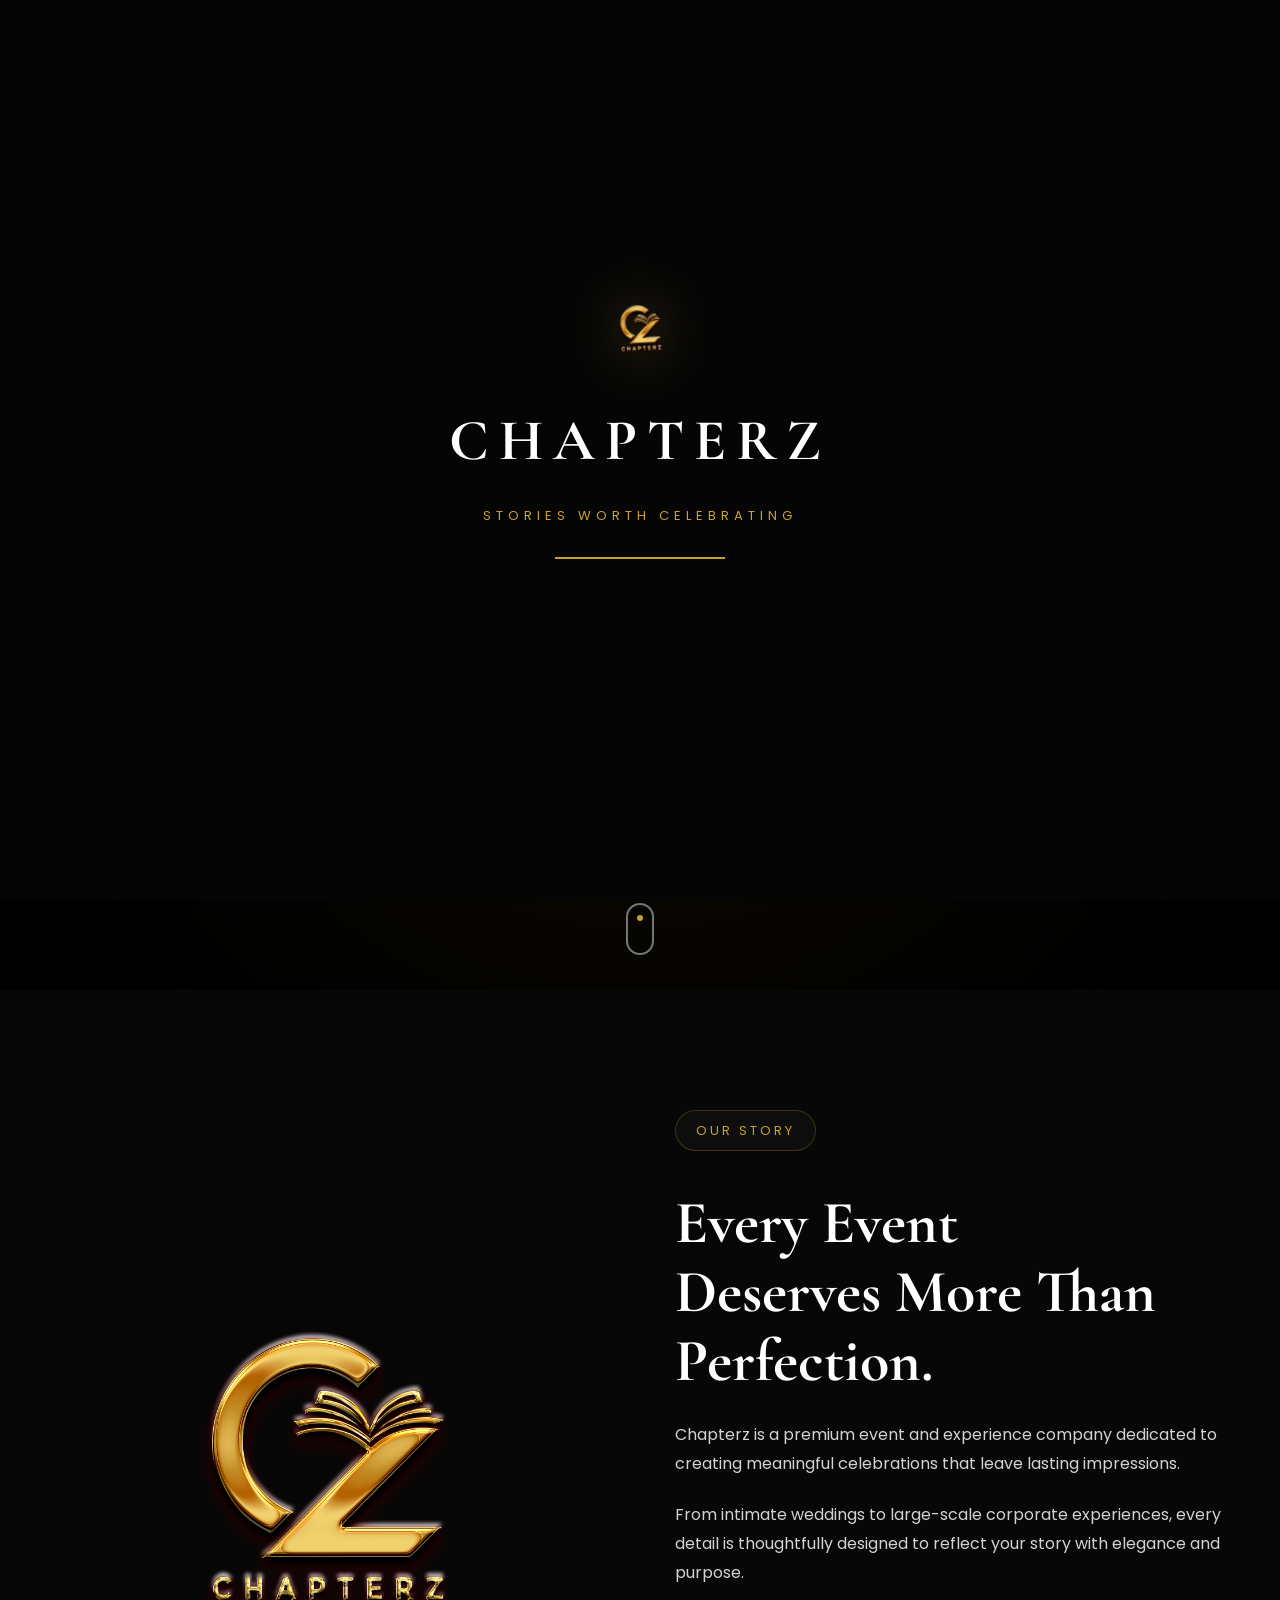
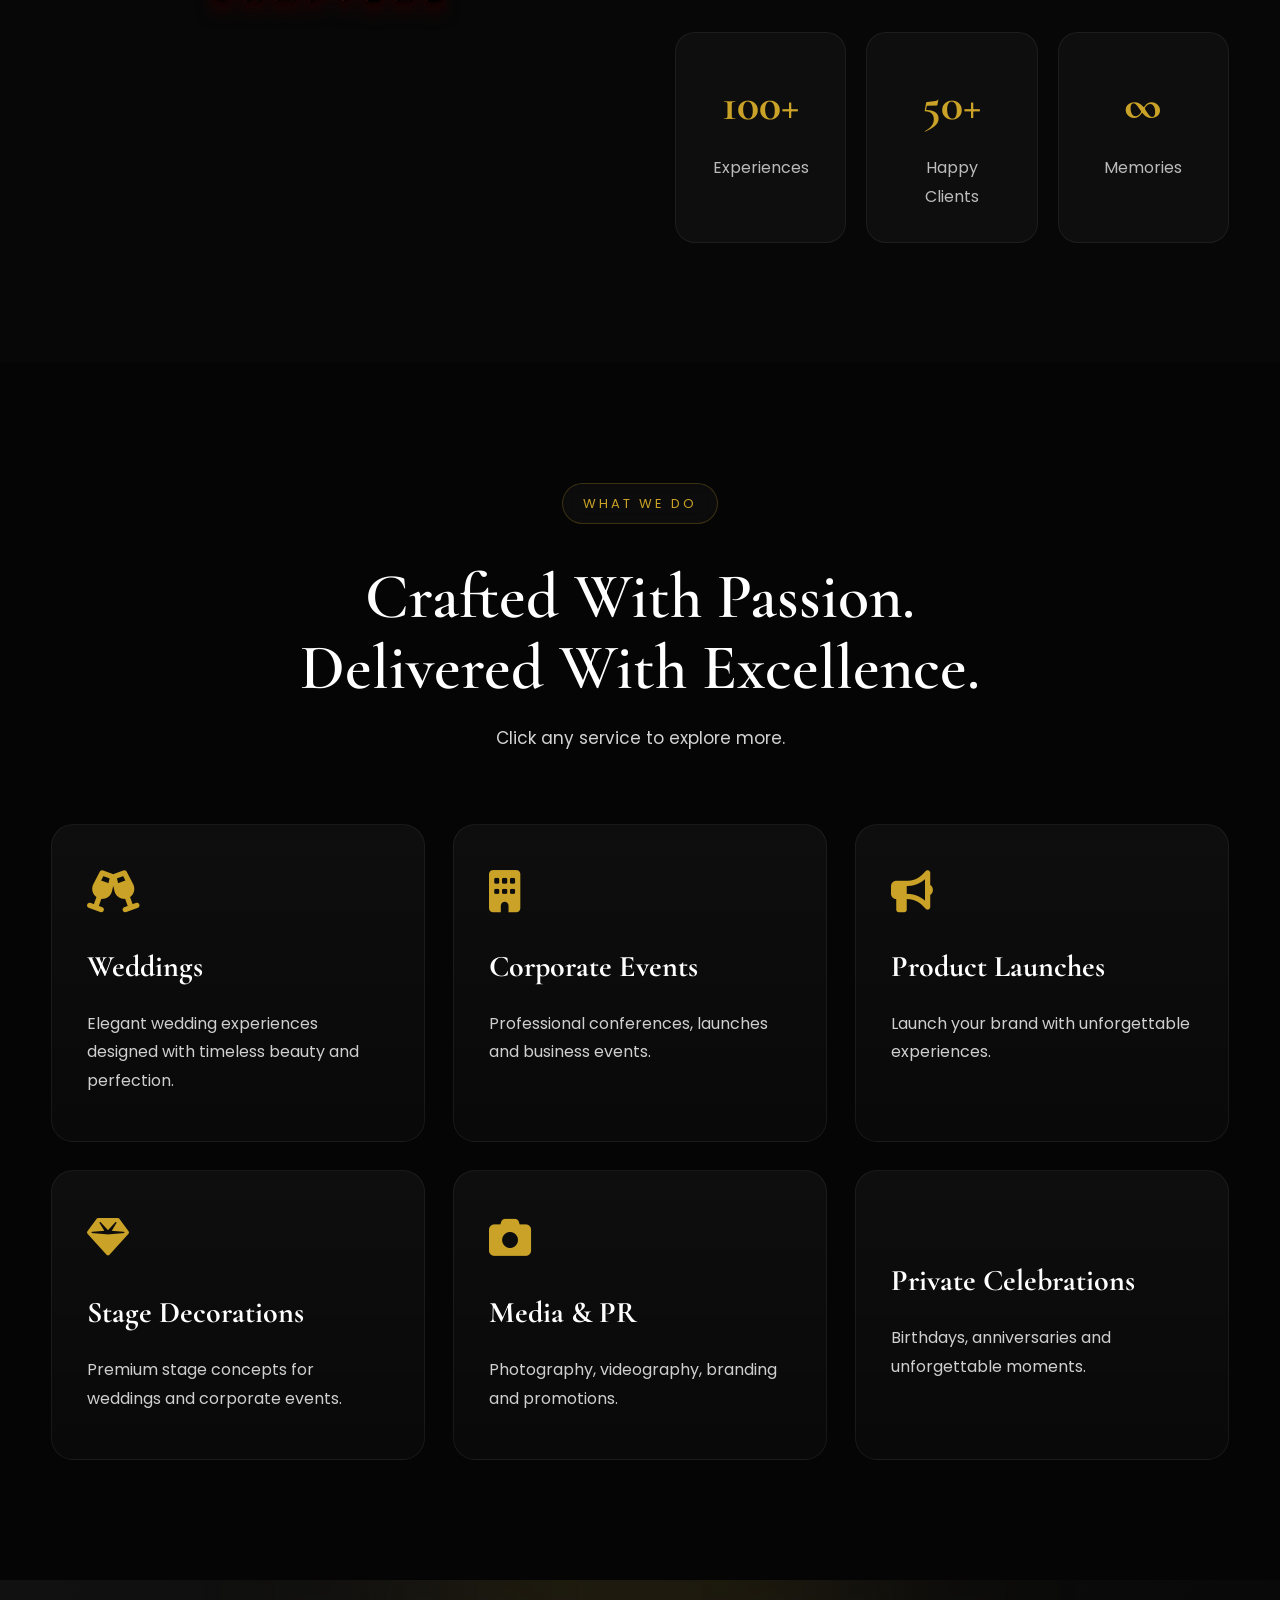
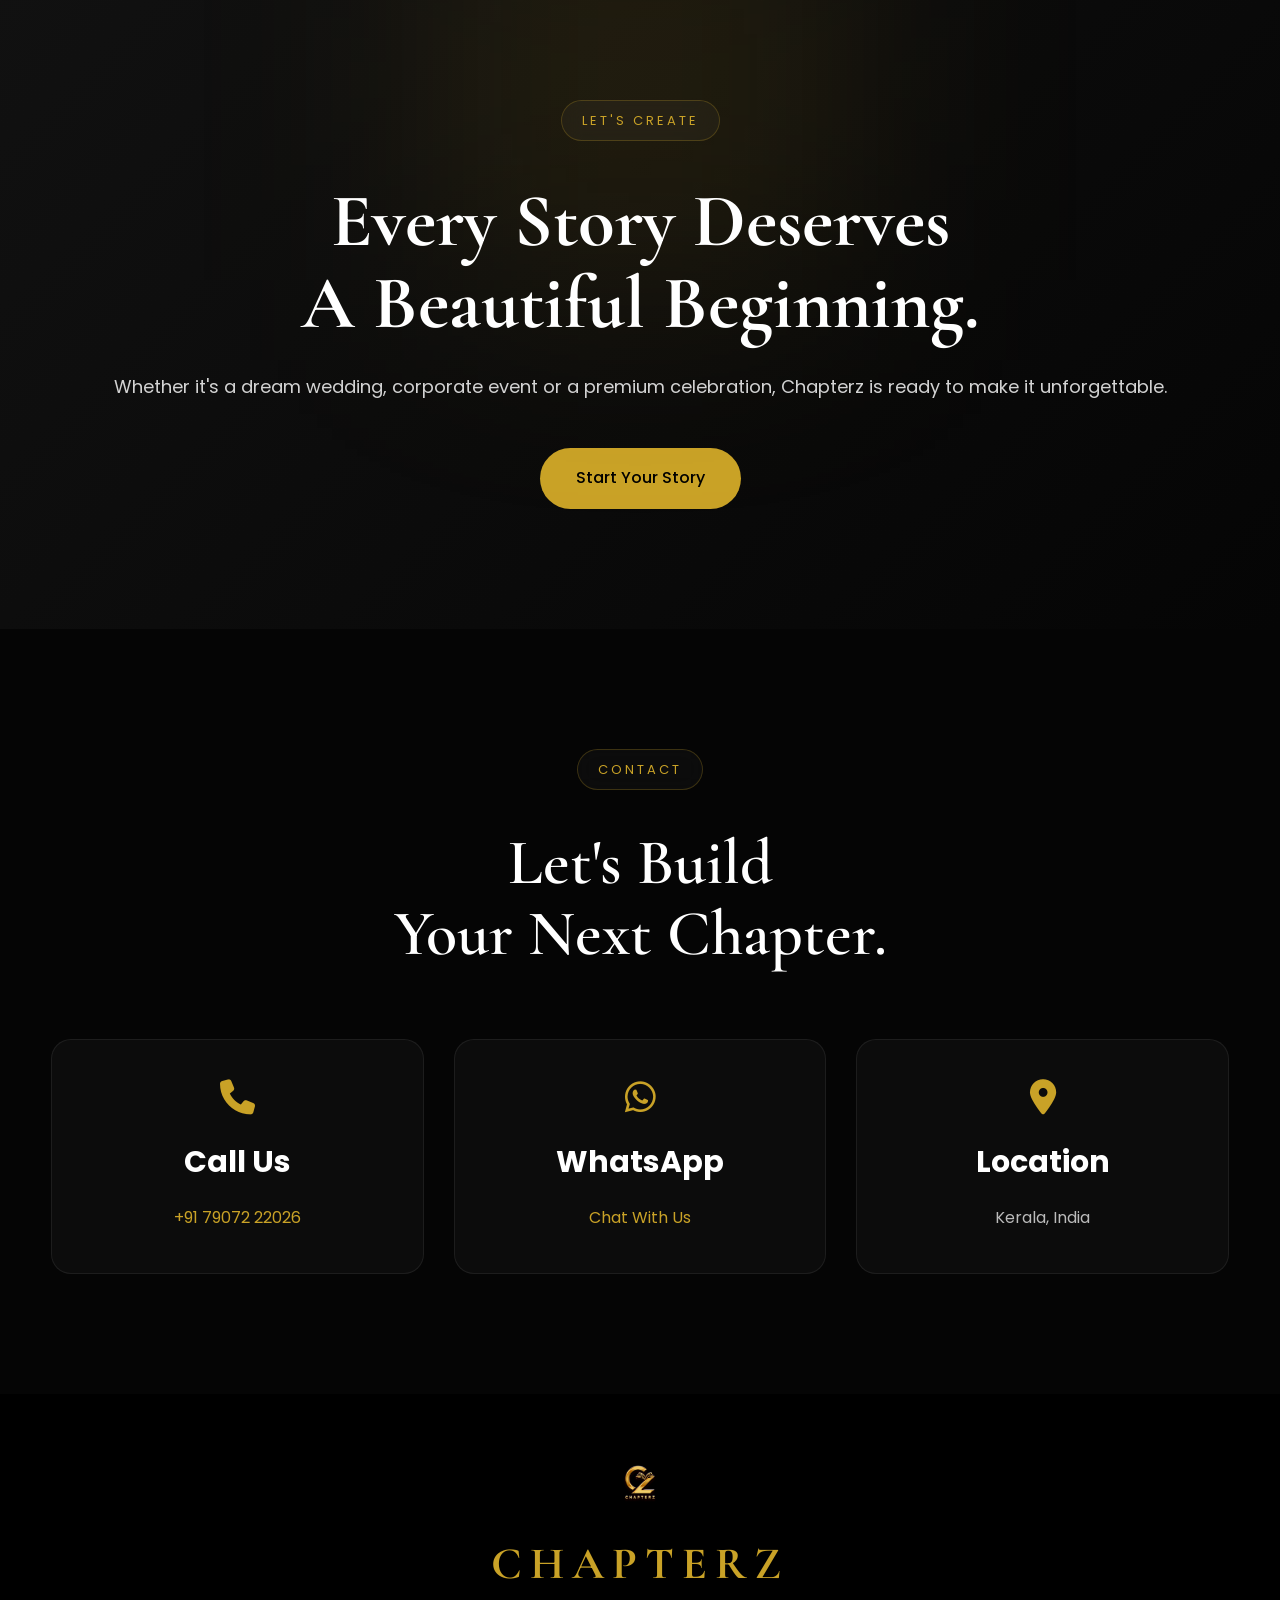
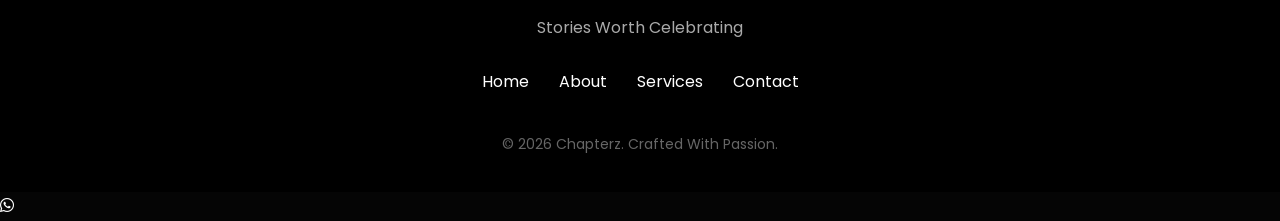
==== commit 344d074e: "Update index.html" ====
--- a/index.html
+++ b/index.html
@@ -161,24 +161,7 @@
 
         </p>
 
-        <div class="hero-buttons">
-
-            <a href="#contact"
-                class="btn btn-primary">
-
-                Start Your Story
-
-            </a>
-            
-
-            <a href="#about"
-                class="btn btn-outline">
-
-                Explore
-
-            </a>
-
-        </div>
+       
 
     </div>
 
